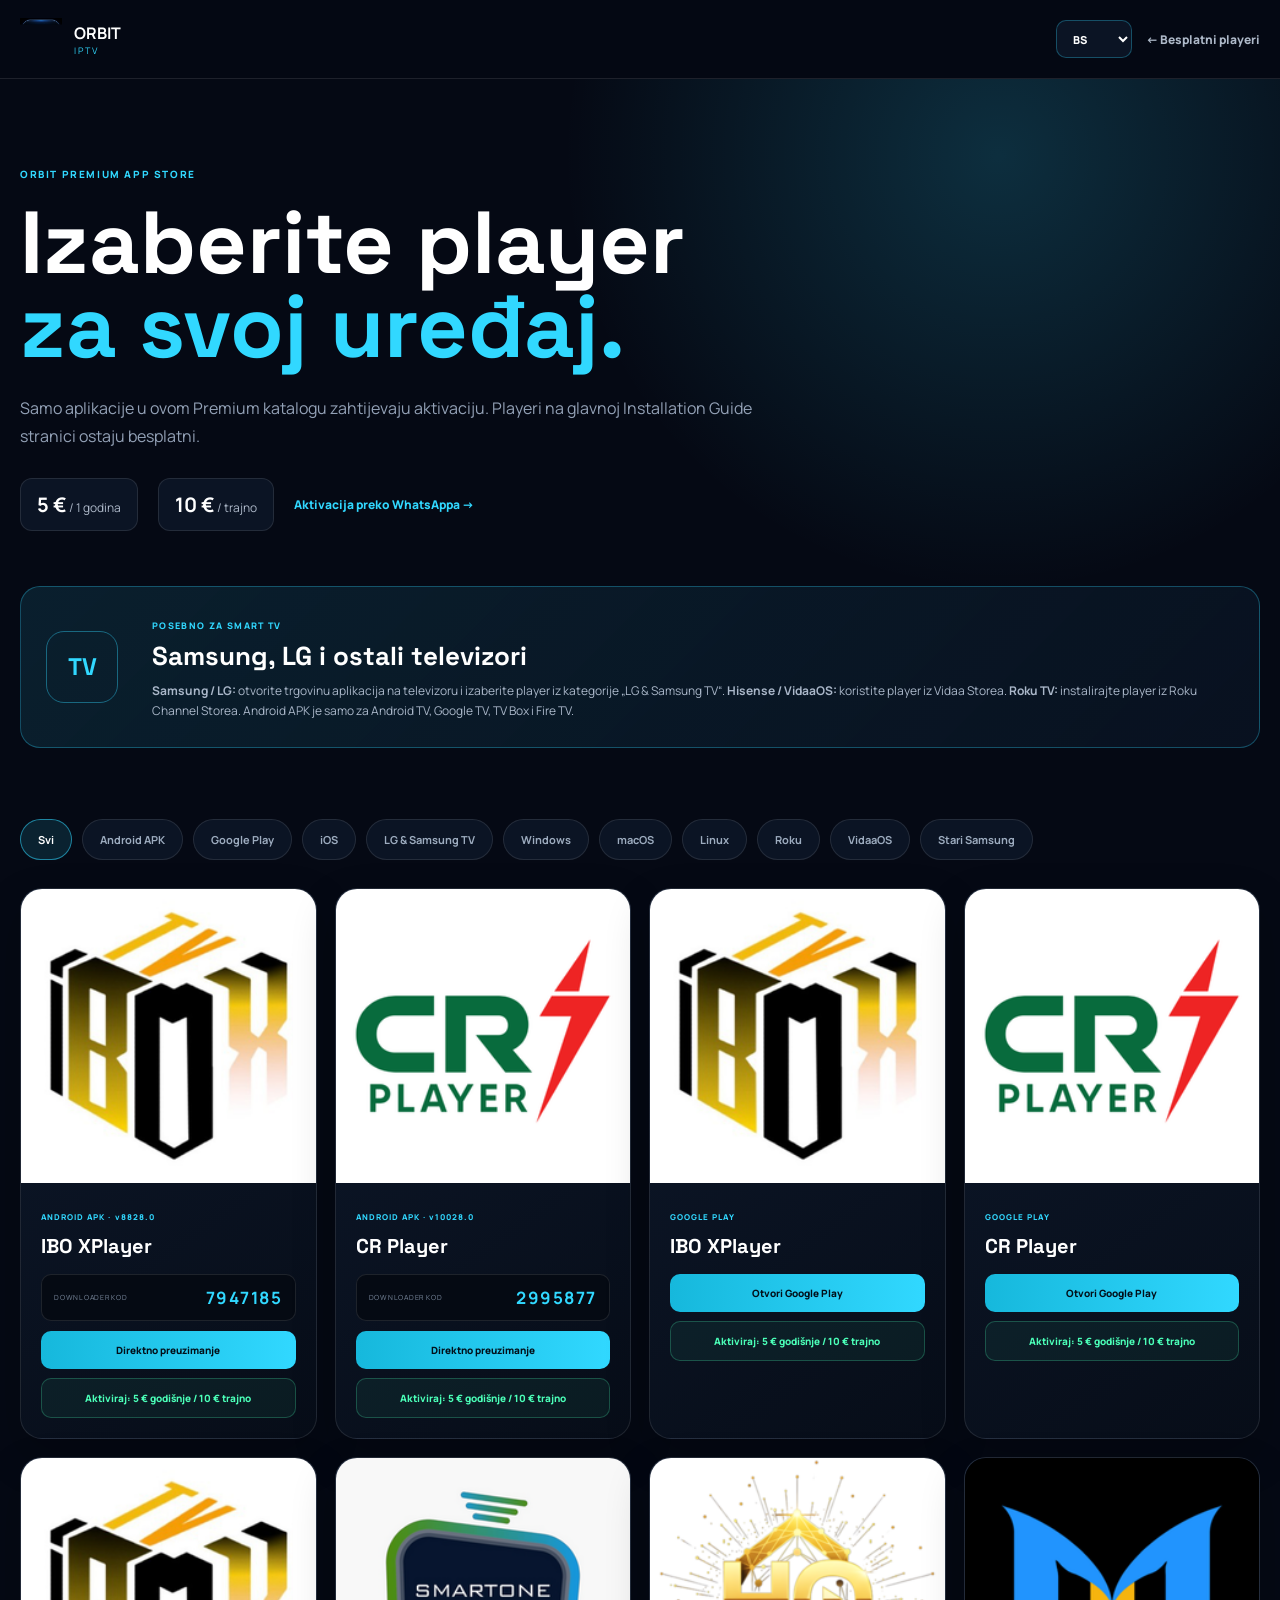
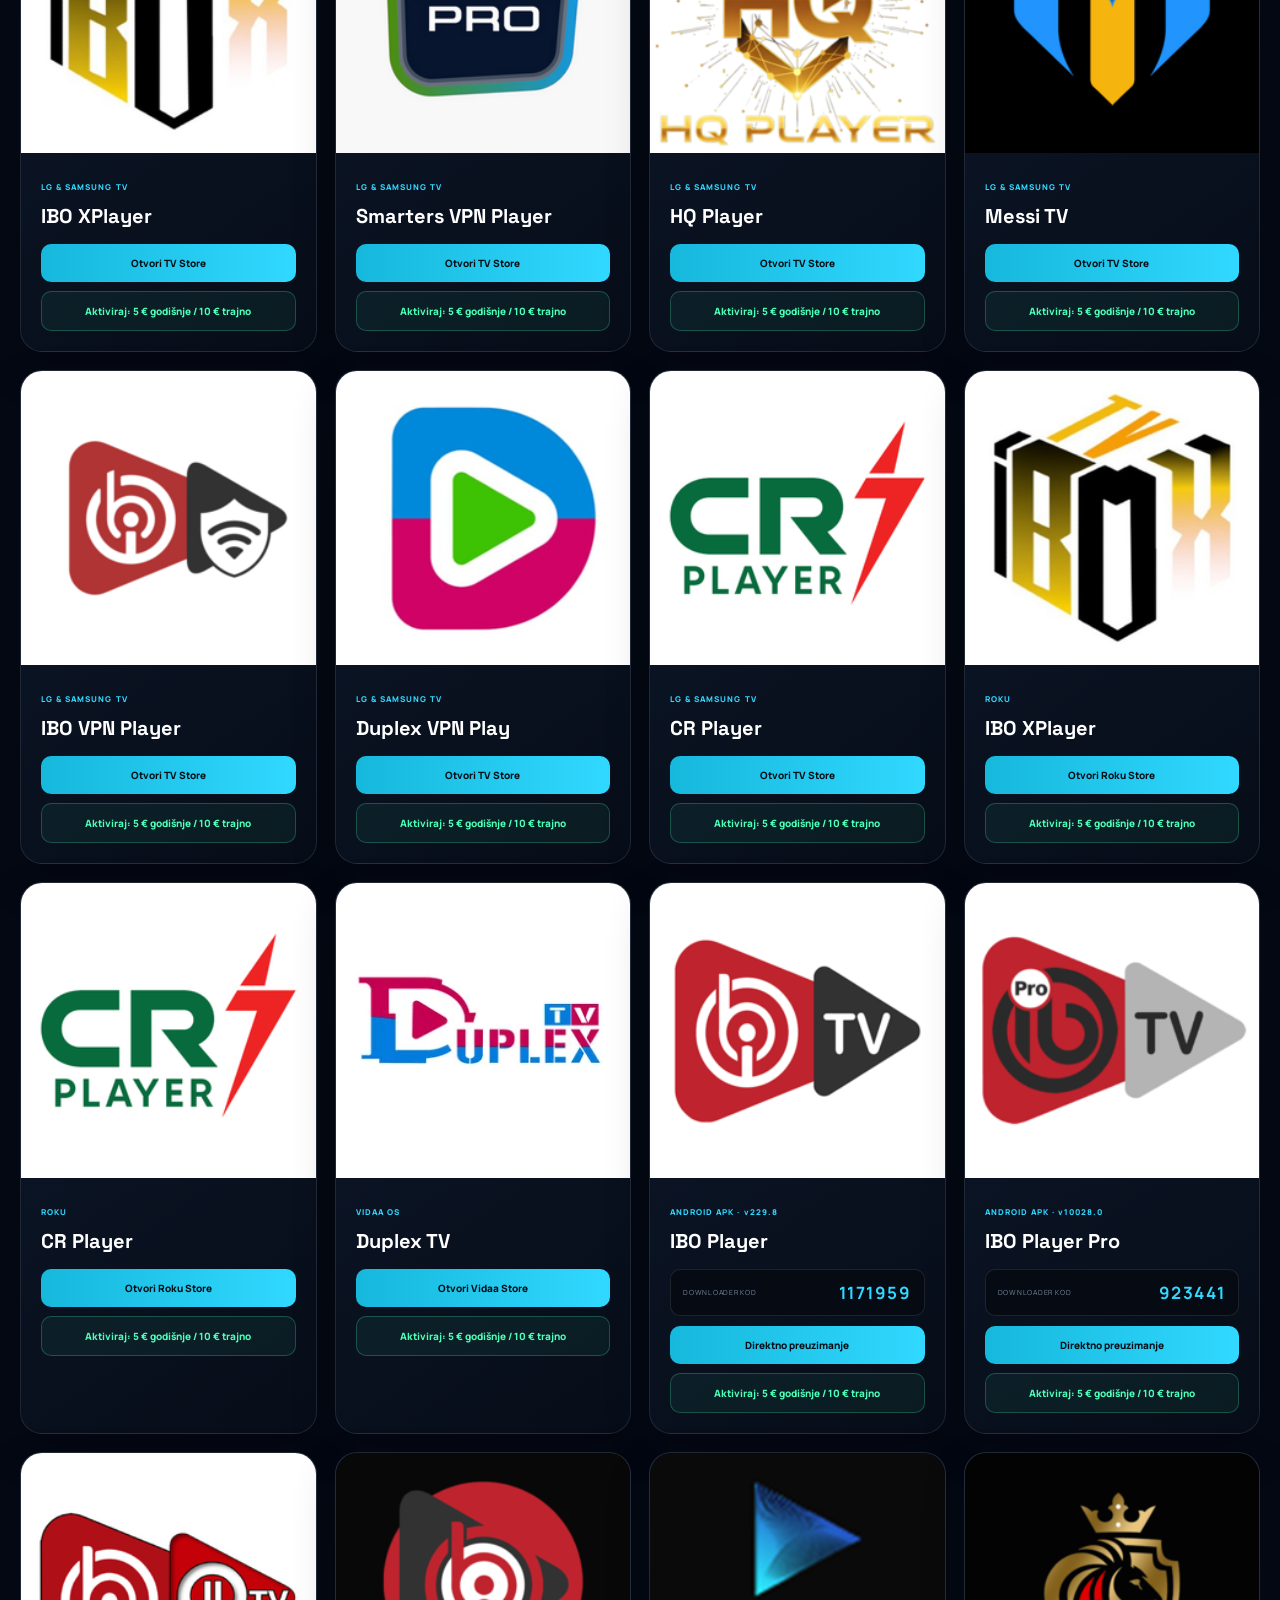
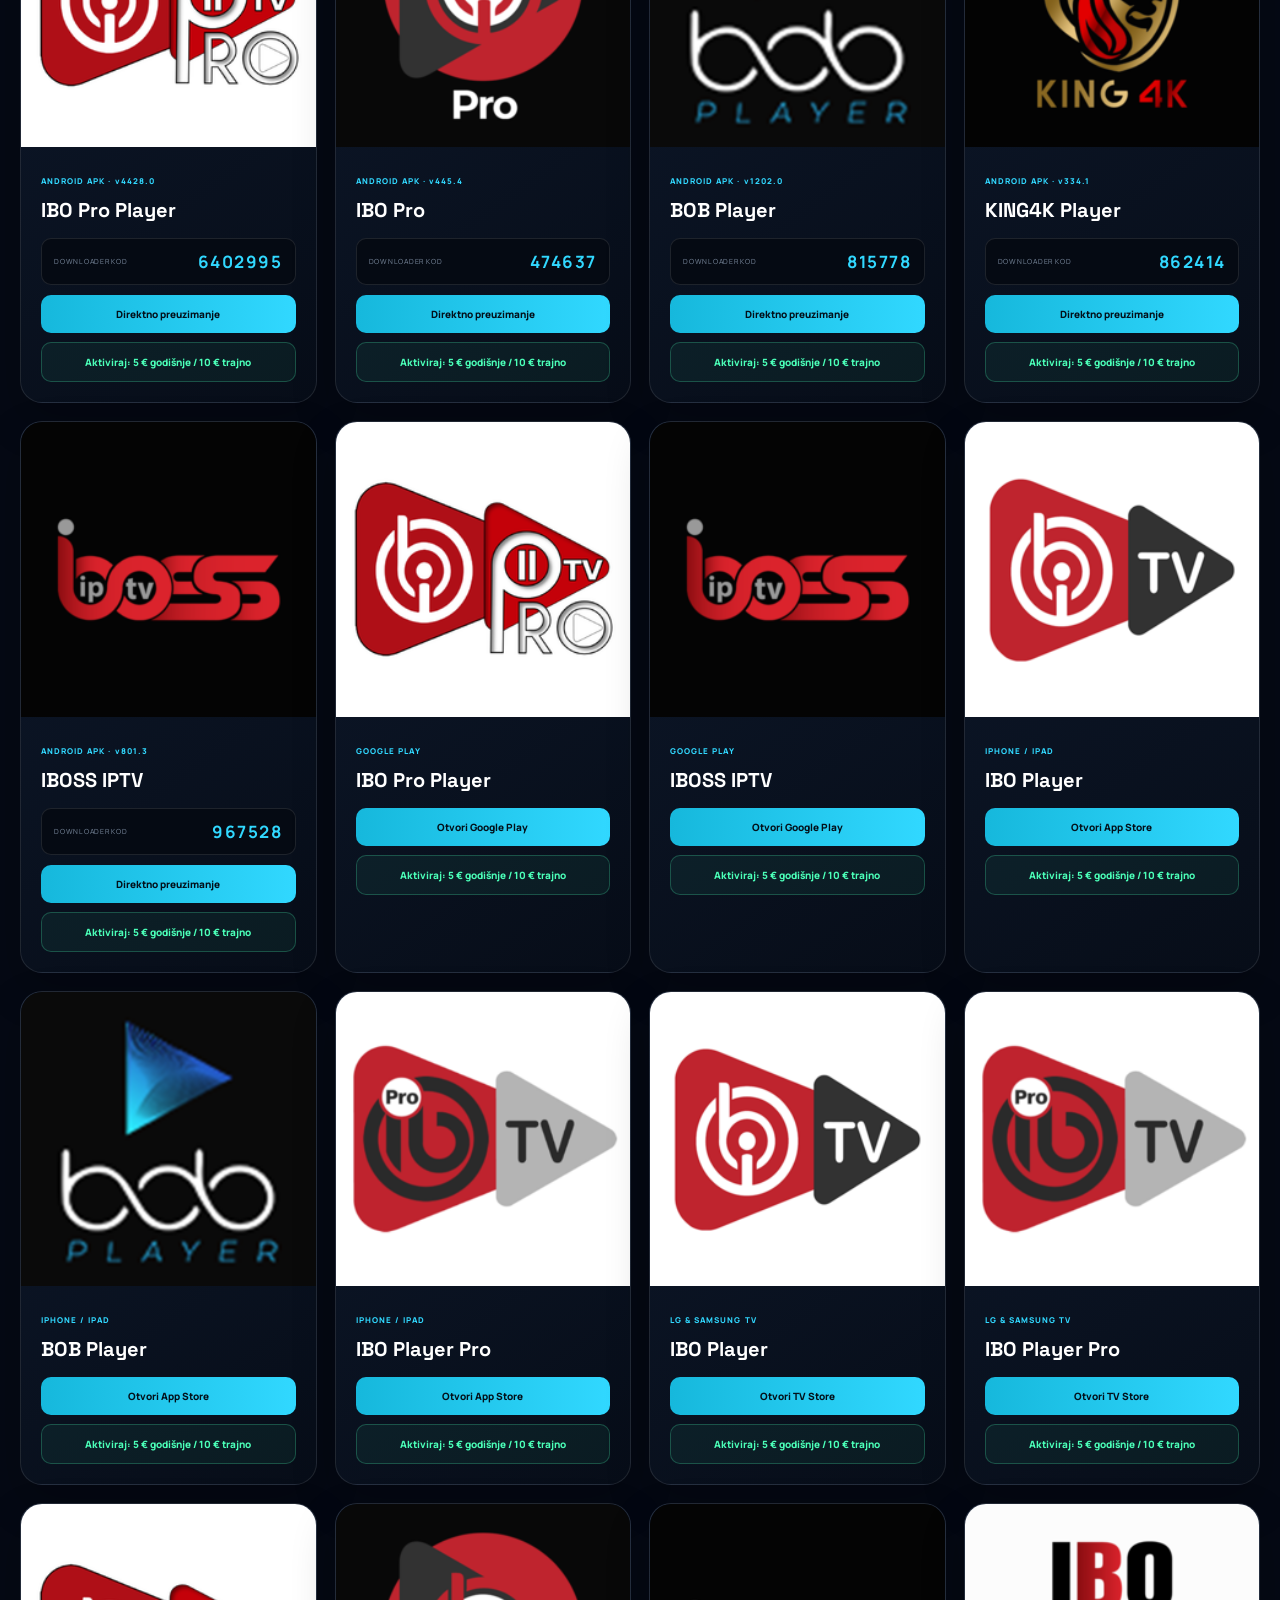
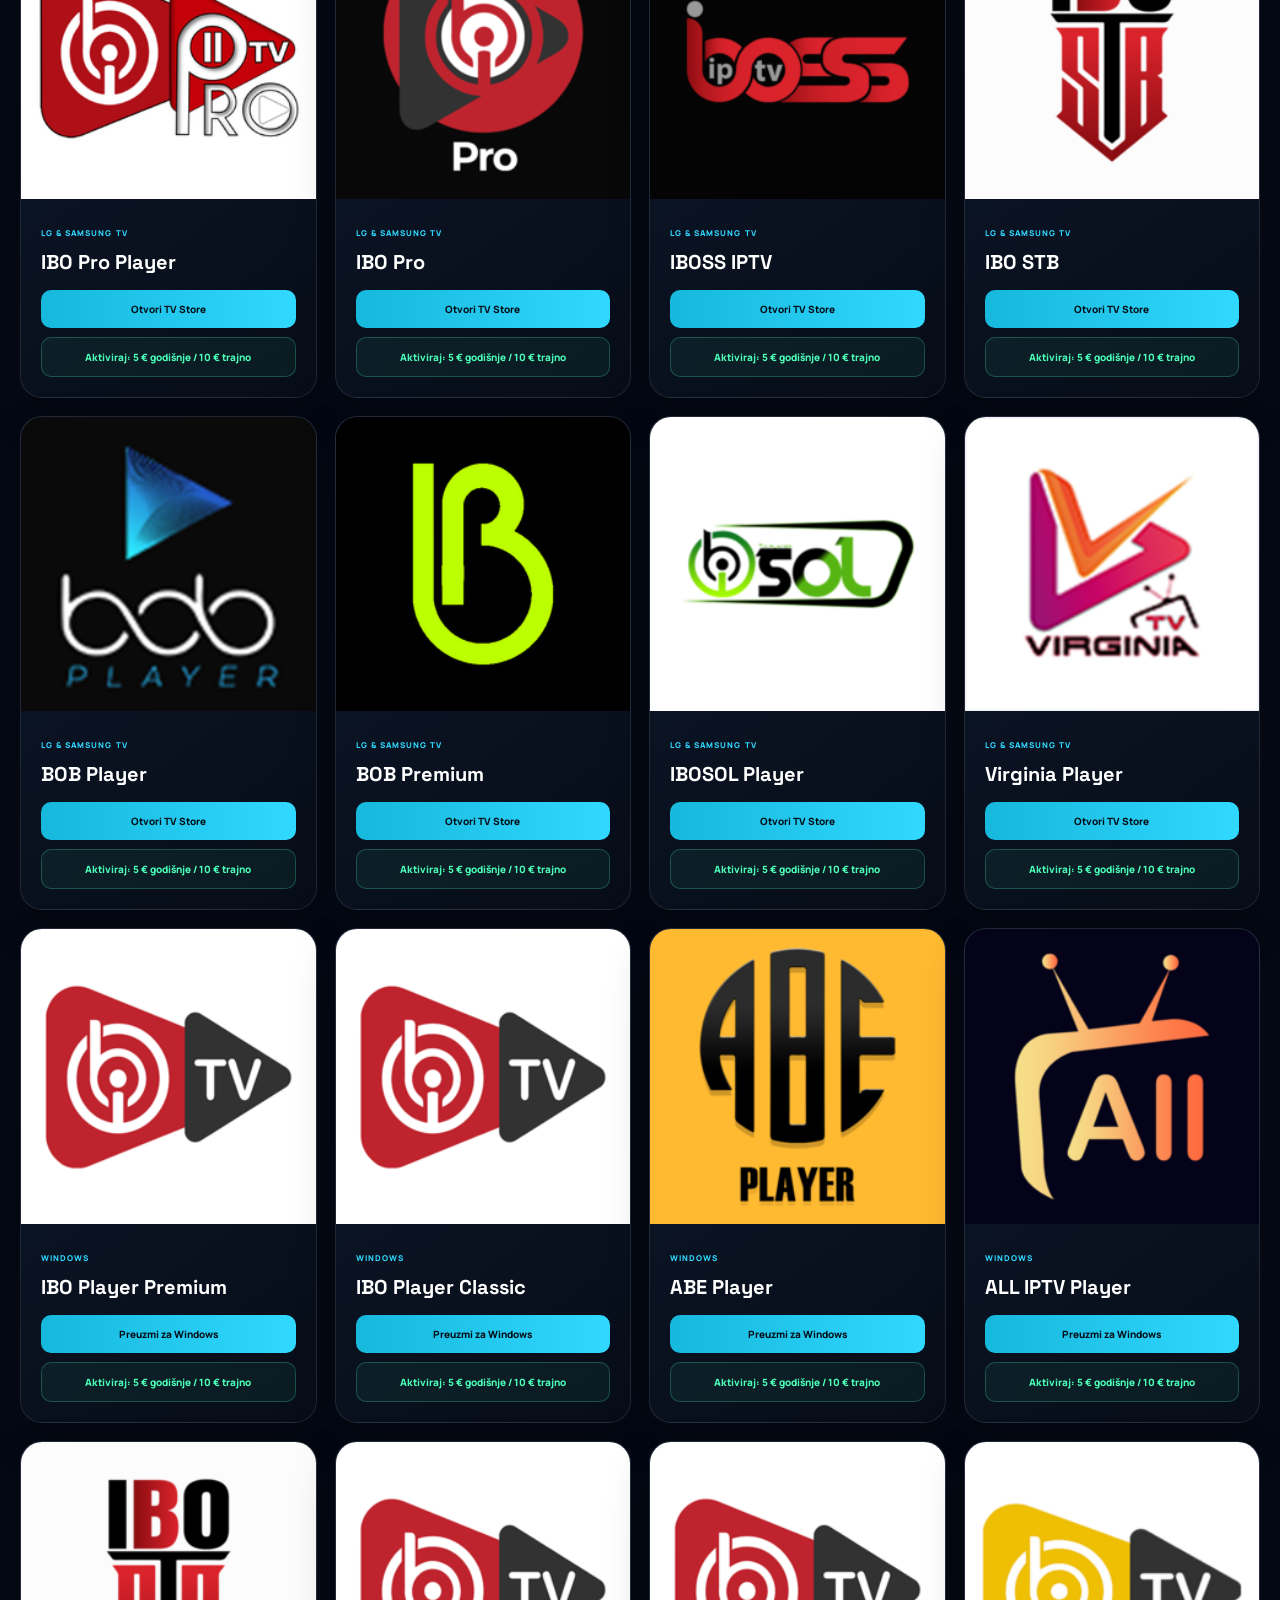
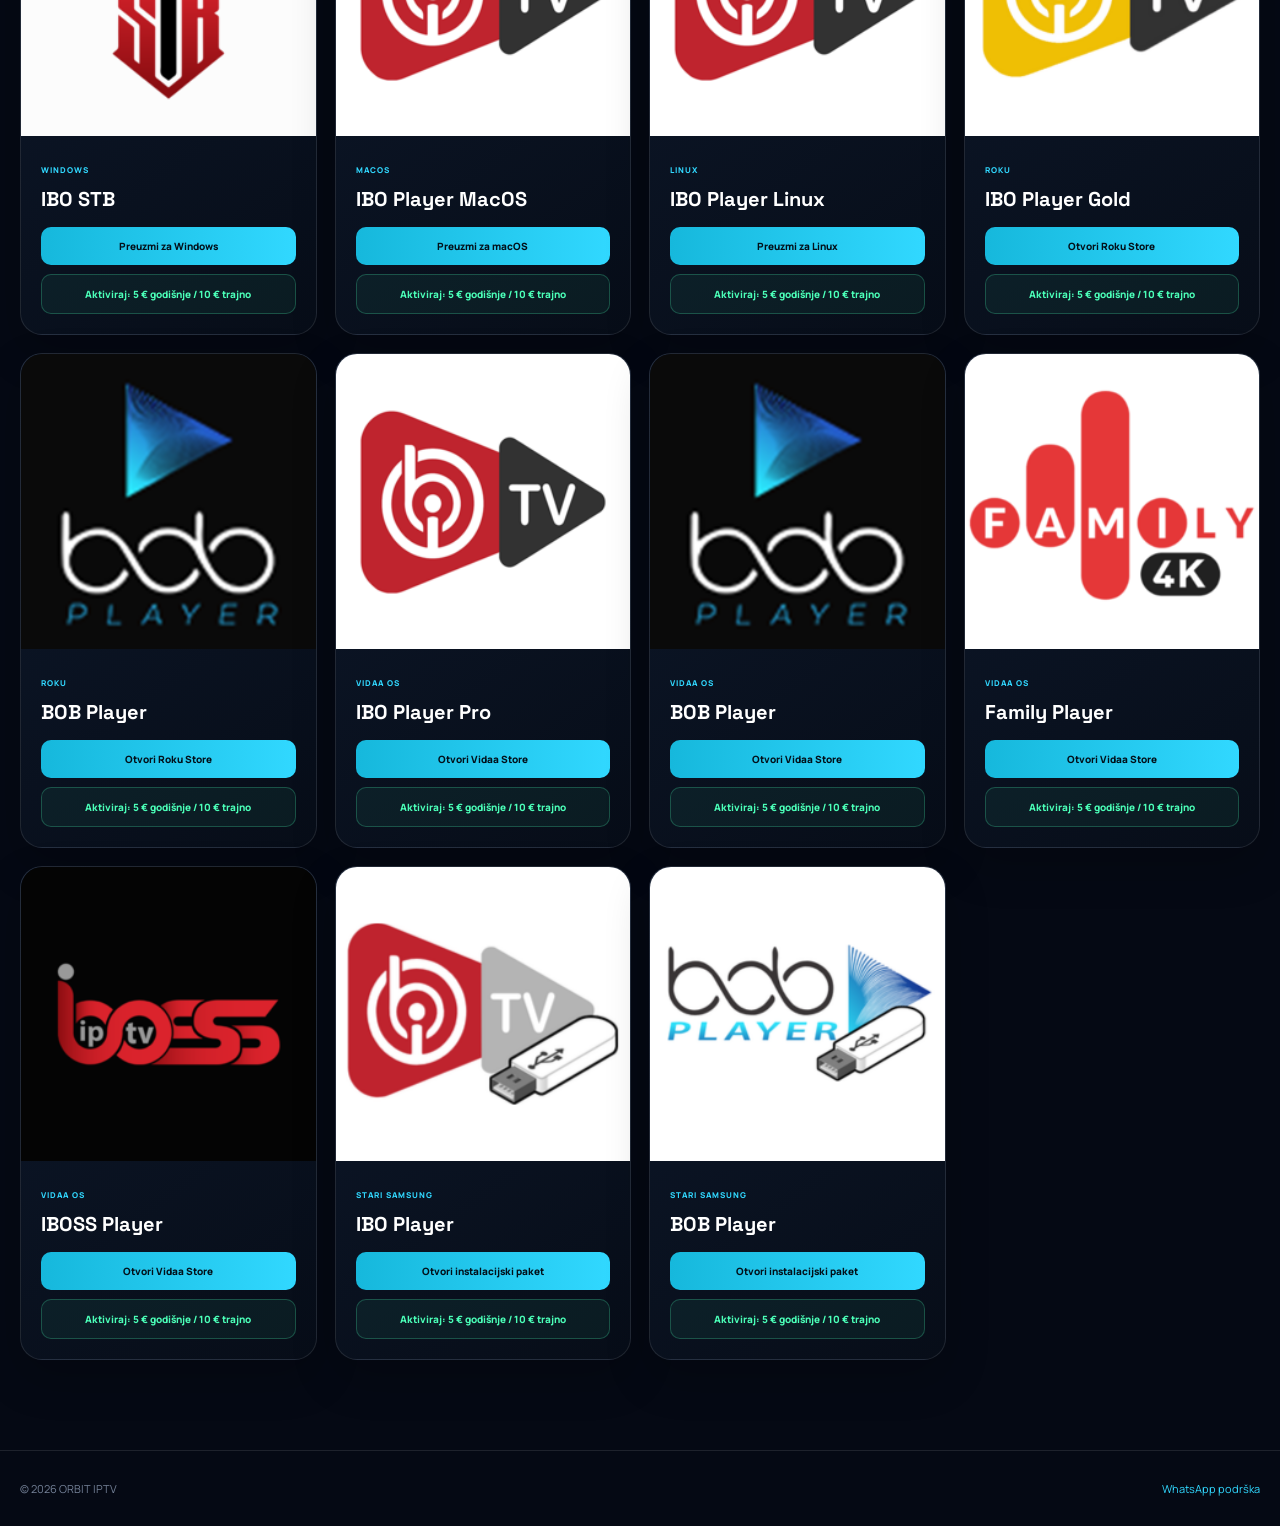
==== activation/index.html @ 9450b987 "Add correct Orbit player images and logo" ====
<!doctype html><html lang="bs"><head><meta charset="utf-8"><meta name="viewport" content="width=device-width,initial-scale=1"><meta name="theme-color" content="#050914"><meta name="description" content="ORBIT katalog premium playera za Android, Smart TV, Roku, VidaaOS i druge platforme."><title>Premium playeri — ORBIT IPTV</title><link rel="icon" href="../assets/orbit-logo.png"><link rel="preconnect" href="https://fonts.googleapis.com"><link rel="preconnect" href="https://fonts.gstatic.com" crossorigin><link href="https://fonts.googleapis.com/css2?family=Manrope:wght@400;500;600;700;800&family=Space+Grotesk:wght@600;700&display=swap" rel="stylesheet"><link rel="stylesheet" href="../../styles.css"><link rel="stylesheet" href="activation.css"></head><body>
<header class="activation-header"><div class="container header-inner"><a class="brand" href="../../"><img src="../assets/orbit-logo.png" alt="ORBIT IPTV logo"><span><b>ORBIT</b><small>IPTV</small></span></a><div class="header-actions"><select id="premiumLanguage" class="premium-language" aria-label="Izaberite jezik"><option value="bs">BS</option><option value="en">EN</option><option value="de">DE</option><option value="sl">SL</option><option value="it">IT</option></select><a class="back-link" href="../">← Besplatni playeri</a></div></div></header>
<main><section class="activation-hero"><div class="container"><span class="kicker">ORBIT PREMIUM APP STORE</span><h1>Izaberite player<br><em>za svoj uređaj.</em></h1><p>Samo aplikacije u ovom Premium katalogu zahtijevaju aktivaciju. Playeri na glavnoj Installation Guide stranici ostaju besplatni.</p><div class="price-strip"><span><b>5 €</b> / 1 godina</span><span><b>10 €</b> / trajno</span><a href="https://wa.me/38669843976" target="_blank" rel="noopener">Aktivacija preko WhatsAppa →</a></div></div></section>
<section class="smart-tv-note"><div class="container"><div class="tv-note-icon">TV</div><div><span>POSEBNO ZA SMART TV</span><h2>Samsung, LG i ostali televizori</h2><p><strong>Samsung / LG:</strong> otvorite trgovinu aplikacija na televizoru i izaberite jedan od playera u kategoriji „LG &amp; Samsung TV“. <strong>Hisense / VidaaOS:</strong> koristite Duplex TV iz Vidaa Storea. <strong>Roku TV:</strong> instalirajte IBO XPlayer ili CR Player iz Roku Channel Storea. Android APK je samo za Android TV, Google TV, TV Box i Fire TV — ne instalira se na Samsung Tizen, LG webOS, VidaaOS ili Roku.</p></div></div></section>
<section class="catalog"><div class="container"><div class="platform-filters" aria-label="Filtriraj po platformi"><button class="active" data-filter="all">Svi</button><button data-filter="android">Android APK</button><button data-filter="google-play">Google Play</button><button data-filter="ios">iOS</button><button data-filter="lg-samsung">LG &amp; Samsung TV</button><button data-filter="windows">Windows</button><button data-filter="macos">macOS</button><button data-filter="linux">Linux</button><button data-filter="roku">Roku</button><button data-filter="vidaa">VidaaOS</button><button data-filter="old-samsung">Stari Samsung</button></div><div class="app-grid" id="appGrid">
<article class="app-card" data-platform="android"><img src="assets/ibo-android.png" alt="IBO XPlayer logo"><div class="app-info"><span>ANDROID APK · v8828.0</span><h2>IBO XPlayer</h2><div class="code-box"><small>DOWNLOADER KOD</small><strong>7947185</strong></div><a class="download-button" href="https://media.githubusercontent.com/media/orbitiptv/orbitiptv.github.io/main/downloads/ibo-xplayer.apk">Direktno preuzimanje</a><a class="order" href="https://wa.me/38669843976?text=Pozdrav%2C%20zelim%20aktivaciju%20IBO%20XPlayera." target="_blank" rel="noopener">Aktiviraj: 5 € godišnje / 10 € trajno</a></div></article>
<article class="app-card" data-platform="android"><img src="assets/cr-android.png" alt="CR Player logo"><div class="app-info"><span>ANDROID APK · v10028.0</span><h2>CR Player</h2><div class="code-box"><small>DOWNLOADER KOD</small><strong>2995877</strong></div><a class="download-button" href="https://media.githubusercontent.com/media/orbitiptv/orbitiptv.github.io/main/downloads/cr-player.apk">Direktno preuzimanje</a><a class="order" href="https://wa.me/38669843976?text=Pozdrav%2C%20zelim%20aktivaciju%20CR%20Playera." target="_blank" rel="noopener">Aktiviraj: 5 € godišnje / 10 € trajno</a></div></article>
<article class="app-card" data-platform="google-play"><img src="assets/ibo-google-play.png" alt="IBO XPlayer logo"><div class="app-info"><span>GOOGLE PLAY</span><h2>IBO XPlayer</h2><a class="download-button" href="https://play.google.com/store/apps/details?id=com.eedvistore.iboexplayer" target="_blank" rel="noopener">Otvori Google Play</a><a class="order" href="https://wa.me/38669843976?text=Pozdrav%2C%20zelim%20aktivaciju%20IBO%20XPlayera." target="_blank" rel="noopener">Aktiviraj: 5 € godišnje / 10 € trajno</a></div></article>
<article class="app-card" data-platform="google-play"><img src="assets/cr-google-play.png" alt="CR Player logo"><div class="app-info"><span>GOOGLE PLAY</span><h2>CR Player</h2><a class="download-button" href="https://play.google.com/store/apps/details?id=com.storecr.acrplayer" target="_blank" rel="noopener">Otvori Google Play</a><a class="order" href="https://wa.me/38669843976?text=Pozdrav%2C%20zelim%20aktivaciju%20CR%20Playera." target="_blank" rel="noopener">Aktiviraj: 5 € godišnje / 10 € trajno</a></div></article>
<article class="app-card" data-platform="lg-samsung"><img src="assets/ibo-tv.png" alt="IBO XPlayer logo"><div class="app-info"><span>LG &amp; SAMSUNG TV</span><h2>IBO XPlayer</h2><a class="download-button" href="https://us.lgappstv.com/main/tvapp/detail?appId=1202699" target="_blank" rel="noopener">Otvori TV Store</a><a class="order" href="https://wa.me/38669843976?text=Pozdrav%2C%20zelim%20aktivaciju%20IBO%20XPlayera%20za%20TV." target="_blank" rel="noopener">Aktiviraj: 5 € godišnje / 10 € trajno</a></div></article>
<article class="app-card" data-platform="lg-samsung"><img src="assets/smarters-vpn-tv.png" alt="Smarters VPN Player logo"><div class="app-info"><span>LG &amp; SAMSUNG TV</span><h2>Smarters VPN Player</h2><a class="download-button" href="https://us.lgappstv.com/main/tvapp/detail?appId=1229254" target="_blank" rel="noopener">Otvori TV Store</a><a class="order" href="https://wa.me/38669843976?text=Pozdrav%2C%20zelim%20aktivaciju%20Smarters%20VPN%20Playera." target="_blank" rel="noopener">Aktiviraj: 5 € godišnje / 10 € trajno</a></div></article>
<article class="app-card" data-platform="lg-samsung"><img src="assets/hq-player-tv.png" alt="HQ Player logo"><div class="app-info"><span>LG &amp; SAMSUNG TV</span><h2>HQ Player</h2><a class="download-button" href="https://us.lgappstv.com/main/tvapp/detail?appId=1297402" target="_blank" rel="noopener">Otvori TV Store</a><a class="order" href="https://wa.me/38669843976?text=Pozdrav%2C%20zelim%20aktivaciju%20HQ%20Playera." target="_blank" rel="noopener">Aktiviraj: 5 € godišnje / 10 € trajno</a></div></article>
<article class="app-card" data-platform="lg-samsung"><img src="assets/messi-tv.png" alt="Messi TV logo"><div class="app-info"><span>LG &amp; SAMSUNG TV</span><h2>Messi TV</h2><a class="download-button" href="https://us.lgappstv.com/main/tvapp/detail?appId=1282530" target="_blank" rel="noopener">Otvori TV Store</a><a class="order" href="https://wa.me/38669843976?text=Pozdrav%2C%20zelim%20aktivaciju%20Messi%20TV%20playera." target="_blank" rel="noopener">Aktiviraj: 5 € godišnje / 10 € trajno</a></div></article>
<article class="app-card" data-platform="lg-samsung"><img src="assets/ibo-vpn-tv.png" alt="IBO VPN Player logo"><div class="app-info"><span>LG &amp; SAMSUNG TV</span><h2>IBO VPN Player</h2><a class="download-button" href="https://us.lgappstv.com/main/tvapp/detail?appId=1274322" target="_blank" rel="noopener">Otvori TV Store</a><a class="order" href="https://wa.me/38669843976?text=Pozdrav%2C%20zelim%20aktivaciju%20IBO%20VPN%20Playera." target="_blank" rel="noopener">Aktiviraj: 5 € godišnje / 10 € trajno</a></div></article>
<article class="app-card" data-platform="lg-samsung"><img src="assets/duplex-vpn-tv.png" alt="Duplex VPN Play logo"><div class="app-info"><span>LG &amp; SAMSUNG TV</span><h2>Duplex VPN Play</h2><a class="download-button" href="https://us.lgappstv.com/main/tvapp/detail?appId=1225546" target="_blank" rel="noopener">Otvori TV Store</a><a class="order" href="https://wa.me/38669843976?text=Pozdrav%2C%20zelim%20aktivaciju%20Duplex%20VPN%20Play." target="_blank" rel="noopener">Aktiviraj: 5 € godišnje / 10 € trajno</a></div></article>
<article class="app-card" data-platform="lg-samsung"><img src="assets/cr-tv.png" alt="CR Player logo"><div class="app-info"><span>LG &amp; SAMSUNG TV</span><h2>CR Player</h2><a class="download-button" href="https://us.lgappstv.com/main/tvapp/detail?appId=1263843" target="_blank" rel="noopener">Otvori TV Store</a><a class="order" href="https://wa.me/38669843976?text=Pozdrav%2C%20zelim%20aktivaciju%20CR%20Playera%20za%20TV." target="_blank" rel="noopener">Aktiviraj: 5 € godišnje / 10 € trajno</a></div></article>
<article class="app-card" data-platform="roku"><img src="assets/ibo-roku.png" alt="IBO XPlayer logo"><div class="app-info"><span>ROKU</span><h2>IBO XPlayer</h2><a class="download-button" href="https://channelstore.roku.com/details/5fb32819984bd00d31cf400ed246fdce:ed7cca82a93e2bed80758eb606cb5a2a/ibo-xplayer" target="_blank" rel="noopener">Otvori Roku Store</a><a class="order" href="https://wa.me/38669843976?text=Pozdrav%2C%20zelim%20aktivaciju%20IBO%20XPlayera%20za%20Roku." target="_blank" rel="noopener">Aktiviraj: 5 € godišnje / 10 € trajno</a></div></article>
<article class="app-card" data-platform="roku"><img src="assets/cr-roku.png" alt="CR Player logo"><div class="app-info"><span>ROKU</span><h2>CR Player</h2><a class="download-button" href="https://channelstore.roku.com/details/f67cd32cd7b6a49ac1f9b9de3494dbaf:7c2fe46417f3903f0f01ae39be3f2930/cr-player" target="_blank" rel="noopener">Otvori Roku Store</a><a class="order" href="https://wa.me/38669843976?text=Pozdrav%2C%20zelim%20aktivaciju%20CR%20Playera%20za%20Roku." target="_blank" rel="noopener">Aktiviraj: 5 € godišnje / 10 € trajno</a></div></article>
<article class="app-card" data-platform="vidaa"><img src="assets/duplex-vidaa.webp" alt="Duplex TV logo"><div class="app-info"><span>VIDAA OS</span><h2>Duplex TV</h2><a class="download-button" href="https://apps.vidaa.com/web/app-detail?id=2558" target="_blank" rel="noopener">Otvori Vidaa Store</a><a class="order" href="https://wa.me/38669843976?text=Pozdrav%2C%20zelim%20aktivaciju%20Duplex%20TV%20playera." target="_blank" rel="noopener">Aktiviraj: 5 € godišnje / 10 € trajno</a></div></article>

<article class="app-card ibo-source" data-platform="android"><img src="assets/ibo/ibo-player.png" alt="IBO Player logo"><div class="app-info"><span>ANDROID APK · v229.8</span><h2>IBO Player</h2><div class="code-box"><small>DOWNLOADER KOD</small><strong>1171959</strong></div><a class="download-button" href="https://ibodesk.com/iboupdate.apk" target="_blank" rel="noopener">Direktno preuzimanje</a><a class="order" href="https://wa.me/38669843976?text=Pozdrav%2C%20%C5%BEelim%20aktivaciju%20IBO%20Player%20playera%20za%20ANDROID%20APK." target="_blank" rel="noopener">Aktiviraj: 5 € godišnje / 10 € trajno</a></div></article><article class="app-card ibo-source" data-platform="android"><img src="assets/ibo/ibo-player-pro.png" alt="IBO Player Pro logo"><div class="app-info"><span>ANDROID APK · v10028.0</span><h2>IBO Player Pro</h2><div class="code-box"><small>DOWNLOADER KOD</small><strong>923441</strong></div><a class="download-button" href="https://ibodesk.com/iboplayerpro.apk" target="_blank" rel="noopener">Direktno preuzimanje</a><a class="order" href="https://wa.me/38669843976?text=Pozdrav%2C%20%C5%BEelim%20aktivaciju%20IBO%20Player%20Pro%20playera%20za%20ANDROID%20APK." target="_blank" rel="noopener">Aktiviraj: 5 € godišnje / 10 € trajno</a></div></article><article class="app-card ibo-source" data-platform="android"><img src="assets/ibo/ibo-pro-player.png" alt="IBO Pro Player logo"><div class="app-info"><span>ANDROID APK · v4428.0</span><h2>IBO Pro Player</h2><div class="code-box"><small>DOWNLOADER KOD</small><strong>6402995</strong></div><a class="download-button" href="https://ibodesk.com/iboproplayer.apk" target="_blank" rel="noopener">Direktno preuzimanje</a><a class="order" href="https://wa.me/38669843976?text=Pozdrav%2C%20%C5%BEelim%20aktivaciju%20IBO%20Pro%20Player%20playera%20za%20ANDROID%20APK." target="_blank" rel="noopener">Aktiviraj: 5 € godišnje / 10 € trajno</a></div></article><article class="app-card ibo-source" data-platform="android"><img src="assets/ibo/ibo-pro.png" alt="IBO Pro logo"><div class="app-info"><span>ANDROID APK · v445.4</span><h2>IBO Pro</h2><div class="code-box"><small>DOWNLOADER KOD</small><strong>474637</strong></div><a class="download-button" href="https://ibodesk.com/iboprocode.apk" target="_blank" rel="noopener">Direktno preuzimanje</a><a class="order" href="https://wa.me/38669843976?text=Pozdrav%2C%20%C5%BEelim%20aktivaciju%20IBO%20Pro%20playera%20za%20ANDROID%20APK." target="_blank" rel="noopener">Aktiviraj: 5 € godišnje / 10 € trajno</a></div></article><article class="app-card ibo-source" data-platform="android"><img src="assets/ibo/bob-android.png" alt="BOB Player logo"><div class="app-info"><span>ANDROID APK · v1202.0</span><h2>BOB Player</h2><div class="code-box"><small>DOWNLOADER KOD</small><strong>815778</strong></div><a class="download-button" href="https://ibodesk.com/bob.apk" target="_blank" rel="noopener">Direktno preuzimanje</a><a class="order" href="https://wa.me/38669843976?text=Pozdrav%2C%20%C5%BEelim%20aktivaciju%20BOB%20Player%20playera%20za%20ANDROID%20APK." target="_blank" rel="noopener">Aktiviraj: 5 € godišnje / 10 € trajno</a></div></article><article class="app-card ibo-source" data-platform="android"><img src="assets/ibo/king4k.png" alt="KING4K Player logo"><div class="app-info"><span>ANDROID APK · v334.1</span><h2>KING4K Player</h2><div class="code-box"><small>DOWNLOADER KOD</small><strong>862414</strong></div><a class="download-button" href="https://ibodesk.com/king4k.apk" target="_blank" rel="noopener">Direktno preuzimanje</a><a class="order" href="https://wa.me/38669843976?text=Pozdrav%2C%20%C5%BEelim%20aktivaciju%20KING4K%20Player%20playera%20za%20ANDROID%20APK." target="_blank" rel="noopener">Aktiviraj: 5 € godišnje / 10 € trajno</a></div></article><article class="app-card ibo-source" data-platform="android"><img src="assets/ibo/iboss-android.png" alt="IBOSS IPTV logo"><div class="app-info"><span>ANDROID APK · v801.3</span><h2>IBOSS IPTV</h2><div class="code-box"><small>DOWNLOADER KOD</small><strong>967528</strong></div><a class="download-button" href="https://ibodesk.com/iboss.apk" target="_blank" rel="noopener">Direktno preuzimanje</a><a class="order" href="https://wa.me/38669843976?text=Pozdrav%2C%20%C5%BEelim%20aktivaciju%20IBOSS%20IPTV%20playera%20za%20ANDROID%20APK." target="_blank" rel="noopener">Aktiviraj: 5 € godišnje / 10 € trajno</a></div></article><article class="app-card ibo-source" data-platform="google-play"><img src="assets/ibo/ibo-pro-google.png" alt="IBO Pro Player logo"><div class="app-info"><span>GOOGLE PLAY</span><h2>IBO Pro Player</h2><a class="download-button" href="https://play.google.com/store/apps/details?id=com.rifftica.proplayerpulse" target="_blank" rel="noopener">Otvori Google Play</a><a class="order" href="https://wa.me/38669843976?text=Pozdrav%2C%20%C5%BEelim%20aktivaciju%20IBO%20Pro%20Player%20playera%20za%20GOOGLE%20PLAY." target="_blank" rel="noopener">Aktiviraj: 5 € godišnje / 10 € trajno</a></div></article><article class="app-card ibo-source" data-platform="google-play"><img src="assets/ibo/iboss-google.png" alt="IBOSS IPTV logo"><div class="app-info"><span>GOOGLE PLAY</span><h2>IBOSS IPTV</h2><a class="download-button" href="https://play.google.com/store/apps/details?id=com.laalten.oochomaut" target="_blank" rel="noopener">Otvori Google Play</a><a class="order" href="https://wa.me/38669843976?text=Pozdrav%2C%20%C5%BEelim%20aktivaciju%20IBOSS%20IPTV%20playera%20za%20GOOGLE%20PLAY." target="_blank" rel="noopener">Aktiviraj: 5 € godišnje / 10 € trajno</a></div></article><article class="app-card ibo-source" data-platform="ios"><img src="assets/ibo/ibo-ios.png" alt="IBO Player logo"><div class="app-info"><span>IPHONE / IPAD</span><h2>IBO Player</h2><a class="download-button" href="https://apps.apple.com/us/app/ibo-player/id1547652240" target="_blank" rel="noopener">Otvori App Store</a><a class="order" href="https://wa.me/38669843976?text=Pozdrav%2C%20%C5%BEelim%20aktivaciju%20IBO%20Player%20playera%20za%20IPHONE%20%2F%20IPAD." target="_blank" rel="noopener">Aktiviraj: 5 € godišnje / 10 € trajno</a></div></article><article class="app-card ibo-source" data-platform="ios"><img src="assets/ibo/bob-ios.png" alt="BOB Player logo"><div class="app-info"><span>IPHONE / IPAD</span><h2>BOB Player</h2><a class="download-button" href="https://apps.apple.com/us/app/bob-player/id1641620817" target="_blank" rel="noopener">Otvori App Store</a><a class="order" href="https://wa.me/38669843976?text=Pozdrav%2C%20%C5%BEelim%20aktivaciju%20BOB%20Player%20playera%20za%20IPHONE%20%2F%20IPAD." target="_blank" rel="noopener">Aktiviraj: 5 € godišnje / 10 € trajno</a></div></article><article class="app-card ibo-source" data-platform="ios"><img src="assets/ibo/ibo-pro-ios.png" alt="IBO Player Pro logo"><div class="app-info"><span>IPHONE / IPAD</span><h2>IBO Player Pro</h2><a class="download-button" href="https://apps.apple.com/us/app/ibo-player-pro/id1669696096" target="_blank" rel="noopener">Otvori App Store</a><a class="order" href="https://wa.me/38669843976?text=Pozdrav%2C%20%C5%BEelim%20aktivaciju%20IBO%20Player%20Pro%20playera%20za%20IPHONE%20%2F%20IPAD." target="_blank" rel="noopener">Aktiviraj: 5 € godišnje / 10 € trajno</a></div></article><article class="app-card ibo-source" data-platform="lg-samsung"><img src="assets/ibo/ibo-tv.png" alt="IBO Player logo"><div class="app-info"><span>LG & SAMSUNG TV</span><h2>IBO Player</h2><a class="download-button" href="https://us.lgappstv.com/main/tvapp/detail?appId=1078555" target="_blank" rel="noopener">Otvori TV Store</a><a class="order" href="https://wa.me/38669843976?text=Pozdrav%2C%20%C5%BEelim%20aktivaciju%20IBO%20Player%20playera%20za%20LG%20%26%20SAMSUNG%20TV." target="_blank" rel="noopener">Aktiviraj: 5 € godišnje / 10 € trajno</a></div></article><article class="app-card ibo-source" data-platform="lg-samsung"><img src="assets/ibo/ibo-player-pro-tv.png" alt="IBO Player Pro logo"><div class="app-info"><span>LG & SAMSUNG TV</span><h2>IBO Player Pro</h2><a class="download-button" href="https://us.lgappstv.com/main/tvapp/detail?appId=1203978" target="_blank" rel="noopener">Otvori TV Store</a><a class="order" href="https://wa.me/38669843976?text=Pozdrav%2C%20%C5%BEelim%20aktivaciju%20IBO%20Player%20Pro%20playera%20za%20LG%20%26%20SAMSUNG%20TV." target="_blank" rel="noopener">Aktiviraj: 5 € godišnje / 10 € trajno</a></div></article><article class="app-card ibo-source" data-platform="lg-samsung"><img src="assets/ibo/ibo-pro-player-tv.png" alt="IBO Pro Player logo"><div class="app-info"><span>LG & SAMSUNG TV</span><h2>IBO Pro Player</h2><a class="download-button" href="https://us.lgappstv.com/main/tvapp/detail?appId=1268697" target="_blank" rel="noopener">Otvori TV Store</a><a class="order" href="https://wa.me/38669843976?text=Pozdrav%2C%20%C5%BEelim%20aktivaciju%20IBO%20Pro%20Player%20playera%20za%20LG%20%26%20SAMSUNG%20TV." target="_blank" rel="noopener">Aktiviraj: 5 € godišnje / 10 € trajno</a></div></article><article class="app-card ibo-source" data-platform="lg-samsung"><img src="assets/ibo/ibo-pro-tv.png" alt="IBO Pro logo"><div class="app-info"><span>LG & SAMSUNG TV</span><h2>IBO Pro</h2><a class="download-button" href="https://us.lgappstv.com/main/tvapp/detail?appId=1209642" target="_blank" rel="noopener">Otvori TV Store</a><a class="order" href="https://wa.me/38669843976?text=Pozdrav%2C%20%C5%BEelim%20aktivaciju%20IBO%20Pro%20playera%20za%20LG%20%26%20SAMSUNG%20TV." target="_blank" rel="noopener">Aktiviraj: 5 € godišnje / 10 € trajno</a></div></article><article class="app-card ibo-source" data-platform="lg-samsung"><img src="assets/ibo/iboss-tv.png" alt="IBOSS IPTV logo"><div class="app-info"><span>LG & SAMSUNG TV</span><h2>IBOSS IPTV</h2><a class="download-button" href="https://us.lgappstv.com/main/tvapp/detail?appId=1186254" target="_blank" rel="noopener">Otvori TV Store</a><a class="order" href="https://wa.me/38669843976?text=Pozdrav%2C%20%C5%BEelim%20aktivaciju%20IBOSS%20IPTV%20playera%20za%20LG%20%26%20SAMSUNG%20TV." target="_blank" rel="noopener">Aktiviraj: 5 € godišnje / 10 € trajno</a></div></article><article class="app-card ibo-source" data-platform="lg-samsung"><img src="assets/ibo/ibo-stb-tv.png" alt="IBO STB logo"><div class="app-info"><span>LG & SAMSUNG TV</span><h2>IBO STB</h2><a class="download-button" href="https://us.lgappstv.com/main/tvapp/detail?appId=1220869" target="_blank" rel="noopener">Otvori TV Store</a><a class="order" href="https://wa.me/38669843976?text=Pozdrav%2C%20%C5%BEelim%20aktivaciju%20IBO%20STB%20playera%20za%20LG%20%26%20SAMSUNG%20TV." target="_blank" rel="noopener">Aktiviraj: 5 € godišnje / 10 € trajno</a></div></article><article class="app-card ibo-source" data-platform="lg-samsung"><img src="assets/ibo/bob-tv.png" alt="BOB Player logo"><div class="app-info"><span>LG & SAMSUNG TV</span><h2>BOB Player</h2><a class="download-button" href="https://us.lgappstv.com/main/tvapp/detail?appId=1140697" target="_blank" rel="noopener">Otvori TV Store</a><a class="order" href="https://wa.me/38669843976?text=Pozdrav%2C%20%C5%BEelim%20aktivaciju%20BOB%20Player%20playera%20za%20LG%20%26%20SAMSUNG%20TV." target="_blank" rel="noopener">Aktiviraj: 5 € godišnje / 10 € trajno</a></div></article><article class="app-card ibo-source" data-platform="lg-samsung"><img src="assets/ibo/bob-premium-tv.png" alt="BOB Premium logo"><div class="app-info"><span>LG & SAMSUNG TV</span><h2>BOB Premium</h2><a class="download-button" href="https://us.lgappstv.com/main/tvapp/detail?appId=1250094" target="_blank" rel="noopener">Otvori TV Store</a><a class="order" href="https://wa.me/38669843976?text=Pozdrav%2C%20%C5%BEelim%20aktivaciju%20BOB%20Premium%20playera%20za%20LG%20%26%20SAMSUNG%20TV." target="_blank" rel="noopener">Aktiviraj: 5 € godišnje / 10 € trajno</a></div></article><article class="app-card ibo-source" data-platform="lg-samsung"><img src="assets/ibo/ibosol-tv.png" alt="IBOSOL Player logo"><div class="app-info"><span>LG & SAMSUNG TV</span><h2>IBOSOL Player</h2><a class="download-button" href="https://us.lgappstv.com/main/tvapp/detail?appId=1222257" target="_blank" rel="noopener">Otvori TV Store</a><a class="order" href="https://wa.me/38669843976?text=Pozdrav%2C%20%C5%BEelim%20aktivaciju%20IBOSOL%20Player%20playera%20za%20LG%20%26%20SAMSUNG%20TV." target="_blank" rel="noopener">Aktiviraj: 5 € godišnje / 10 € trajno</a></div></article><article class="app-card ibo-source" data-platform="lg-samsung"><img src="assets/ibo/virginia-tv.png" alt="Virginia Player logo"><div class="app-info"><span>LG & SAMSUNG TV</span><h2>Virginia Player</h2><a class="download-button" href="https://us.lgappstv.com/main/tvapp/detail?appId=1127443" target="_blank" rel="noopener">Otvori TV Store</a><a class="order" href="https://wa.me/38669843976?text=Pozdrav%2C%20%C5%BEelim%20aktivaciju%20Virginia%20Player%20playera%20za%20LG%20%26%20SAMSUNG%20TV." target="_blank" rel="noopener">Aktiviraj: 5 € godišnje / 10 € trajno</a></div></article><article class="app-card ibo-source" data-platform="windows"><img src="assets/ibo/ibo-premium-win.png" alt="IBO Player Premium logo"><div class="app-info"><span>WINDOWS</span><h2>IBO Player Premium</h2><a class="download-button" href="https://ibodesk.com/ibopremiumwindows.zip" target="_blank" rel="noopener">Preuzmi za Windows</a><a class="order" href="https://wa.me/38669843976?text=Pozdrav%2C%20%C5%BEelim%20aktivaciju%20IBO%20Player%20Premium%20playera%20za%20WINDOWS." target="_blank" rel="noopener">Aktiviraj: 5 € godišnje / 10 € trajno</a></div></article><article class="app-card ibo-source" data-platform="windows"><img src="assets/ibo/ibo-classic-win.png" alt="IBO Player Classic logo"><div class="app-info"><span>WINDOWS</span><h2>IBO Player Classic</h2><a class="download-button" href="https://ibodesk.com/iboplayerwindows.zip" target="_blank" rel="noopener">Preuzmi za Windows</a><a class="order" href="https://wa.me/38669843976?text=Pozdrav%2C%20%C5%BEelim%20aktivaciju%20IBO%20Player%20Classic%20playera%20za%20WINDOWS." target="_blank" rel="noopener">Aktiviraj: 5 € godišnje / 10 € trajno</a></div></article><article class="app-card ibo-source" data-platform="windows"><img src="assets/ibo/abe-win.png" alt="ABE Player logo"><div class="app-info"><span>WINDOWS</span><h2>ABE Player</h2><a class="download-button" href="https://ibodesk.com/abewindows.zip" target="_blank" rel="noopener">Preuzmi za Windows</a><a class="order" href="https://wa.me/38669843976?text=Pozdrav%2C%20%C5%BEelim%20aktivaciju%20ABE%20Player%20playera%20za%20WINDOWS." target="_blank" rel="noopener">Aktiviraj: 5 € godišnje / 10 € trajno</a></div></article><article class="app-card ibo-source" data-platform="windows"><img src="assets/ibo/all-iptv-win.png" alt="ALL IPTV Player logo"><div class="app-info"><span>WINDOWS</span><h2>ALL IPTV Player</h2><a class="download-button" href="https://ibodesk.com/allplayerwindows.zip" target="_blank" rel="noopener">Preuzmi za Windows</a><a class="order" href="https://wa.me/38669843976?text=Pozdrav%2C%20%C5%BEelim%20aktivaciju%20ALL%20IPTV%20Player%20playera%20za%20WINDOWS." target="_blank" rel="noopener">Aktiviraj: 5 € godišnje / 10 € trajno</a></div></article><article class="app-card ibo-source" data-platform="windows"><img src="assets/ibo/ibo-stb-win.png" alt="IBO STB logo"><div class="app-info"><span>WINDOWS</span><h2>IBO STB</h2><a class="download-button" href="https://ibodesk.com/ibostbwindows.zip" target="_blank" rel="noopener">Preuzmi za Windows</a><a class="order" href="https://wa.me/38669843976?text=Pozdrav%2C%20%C5%BEelim%20aktivaciju%20IBO%20STB%20playera%20za%20WINDOWS." target="_blank" rel="noopener">Aktiviraj: 5 € godišnje / 10 € trajno</a></div></article><article class="app-card ibo-source" data-platform="macos"><img src="assets/ibo/ibo-macos.png" alt="IBO Player MacOS logo"><div class="app-info"><span>MACOS</span><h2>IBO Player MacOS</h2><a class="download-button" href="https://iboplayer.com/app_downloads/iboPlayer.dmg" target="_blank" rel="noopener">Preuzmi za macOS</a><a class="order" href="https://wa.me/38669843976?text=Pozdrav%2C%20%C5%BEelim%20aktivaciju%20IBO%20Player%20MacOS%20playera%20za%20MACOS." target="_blank" rel="noopener">Aktiviraj: 5 € godišnje / 10 € trajno</a></div></article><article class="app-card ibo-source" data-platform="linux"><img src="assets/ibo/ibo-linux.png" alt="IBO Player Linux logo"><div class="app-info"><span>LINUX</span><h2>IBO Player Linux</h2><a class="download-button" href="https://iboplayer.com/app_downloads/ibo-player_1.0.0_amd64.snap" target="_blank" rel="noopener">Preuzmi za Linux</a><a class="order" href="https://wa.me/38669843976?text=Pozdrav%2C%20%C5%BEelim%20aktivaciju%20IBO%20Player%20Linux%20playera%20za%20LINUX." target="_blank" rel="noopener">Aktiviraj: 5 € godišnje / 10 € trajno</a></div></article><article class="app-card ibo-source" data-platform="roku"><img src="assets/ibo/ibo-gold-roku.png" alt="IBO Player Gold logo"><div class="app-info"><span>ROKU</span><h2>IBO Player Gold</h2><a class="download-button" href="https://channelstore.roku.com/details/479c39d11c23123ae2aaf1af5033fb8d:173203c8e700a5f7c31f1ffd381ef421/ibo-player-gold" target="_blank" rel="noopener">Otvori Roku Store</a><a class="order" href="https://wa.me/38669843976?text=Pozdrav%2C%20%C5%BEelim%20aktivaciju%20IBO%20Player%20Gold%20playera%20za%20ROKU." target="_blank" rel="noopener">Aktiviraj: 5 € godišnje / 10 € trajno</a></div></article><article class="app-card ibo-source" data-platform="roku"><img src="assets/ibo/bob-roku.png" alt="BOB Player logo"><div class="app-info"><span>ROKU</span><h2>BOB Player</h2><a class="download-button" href="https://channelstore.roku.com/details/065074301dcedfed5a3e779a39457b95:33843cf723d8527d6f6d9752744dbfc5/bob-player" target="_blank" rel="noopener">Otvori Roku Store</a><a class="order" href="https://wa.me/38669843976?text=Pozdrav%2C%20%C5%BEelim%20aktivaciju%20BOB%20Player%20playera%20za%20ROKU." target="_blank" rel="noopener">Aktiviraj: 5 € godišnje / 10 € trajno</a></div></article><article class="app-card ibo-source" data-platform="vidaa"><img src="assets/ibo/ibo-pro-vidaa.png" alt="IBO Player Pro logo"><div class="app-info"><span>VIDAA OS</span><h2>IBO Player Pro</h2><a class="download-button" href="https://apps.vidaa.com/web/app-detail?id=2100" target="_blank" rel="noopener">Otvori Vidaa Store</a><a class="order" href="https://wa.me/38669843976?text=Pozdrav%2C%20%C5%BEelim%20aktivaciju%20IBO%20Player%20Pro%20playera%20za%20VIDAA%20OS." target="_blank" rel="noopener">Aktiviraj: 5 € godišnje / 10 € trajno</a></div></article><article class="app-card ibo-source" data-platform="vidaa"><img src="assets/ibo/bob-vidaa.png" alt="BOB Player logo"><div class="app-info"><span>VIDAA OS</span><h2>BOB Player</h2><a class="download-button" href="https://apps.vidaa.com/web/home" target="_blank" rel="noopener">Otvori Vidaa Store</a><a class="order" href="https://wa.me/38669843976?text=Pozdrav%2C%20%C5%BEelim%20aktivaciju%20BOB%20Player%20playera%20za%20VIDAA%20OS." target="_blank" rel="noopener">Aktiviraj: 5 € godišnje / 10 € trajno</a></div></article><article class="app-card ibo-source" data-platform="vidaa"><img src="assets/ibo/family-vidaa.png" alt="Family Player logo"><div class="app-info"><span>VIDAA OS</span><h2>Family Player</h2><a class="download-button" href="https://apps.vidaa.com/web/home" target="_blank" rel="noopener">Otvori Vidaa Store</a><a class="order" href="https://wa.me/38669843976?text=Pozdrav%2C%20%C5%BEelim%20aktivaciju%20Family%20Player%20playera%20za%20VIDAA%20OS." target="_blank" rel="noopener">Aktiviraj: 5 € godišnje / 10 € trajno</a></div></article><article class="app-card ibo-source" data-platform="vidaa"><img src="assets/ibo/iboss-vidaa.png" alt="IBOSS Player logo"><div class="app-info"><span>VIDAA OS</span><h2>IBOSS Player</h2><a class="download-button" href="https://apps.vidaa.com/web/app-detail?id=2146" target="_blank" rel="noopener">Otvori Vidaa Store</a><a class="order" href="https://wa.me/38669843976?text=Pozdrav%2C%20%C5%BEelim%20aktivaciju%20IBOSS%20Player%20playera%20za%20VIDAA%20OS." target="_blank" rel="noopener">Aktiviraj: 5 € godišnje / 10 € trajno</a></div></article><article class="app-card ibo-source" data-platform="old-samsung"><img src="assets/ibo/ibo-old-samsung.png" alt="IBO Player logo"><div class="app-info"><span>STARI SAMSUNG</span><h2>IBO Player</h2><a class="download-button" href="https://e.pcloud.link/publink/show?code=kZxxqIZNk9TJOTPUbLScdhjoSvp774xtt77" target="_blank" rel="noopener">Otvori instalacijski paket</a><a class="order" href="https://wa.me/38669843976?text=Pozdrav%2C%20%C5%BEelim%20aktivaciju%20IBO%20Player%20playera%20za%20STARI%20SAMSUNG." target="_blank" rel="noopener">Aktiviraj: 5 € godišnje / 10 € trajno</a></div></article><article class="app-card ibo-source" data-platform="old-samsung"><img src="assets/ibo/bob-old-samsung.png" alt="BOB Player logo"><div class="app-info"><span>STARI SAMSUNG</span><h2>BOB Player</h2><a class="download-button" href="https://e.pcloud.link/publink/show?code=kZxxqIZNk9TJOTPUbLScdhjoSvp774xtt77" target="_blank" rel="noopener">Otvori instalacijski paket</a><a class="order" href="https://wa.me/38669843976?text=Pozdrav%2C%20%C5%BEelim%20aktivaciju%20BOB%20Player%20playera%20za%20STARI%20SAMSUNG." target="_blank" rel="noopener">Aktiviraj: 5 € godišnje / 10 € trajno</a></div></article></div></div></section></main><footer><div class="container"><span>© 2026 ORBIT IPTV</span><a href="https://wa.me/38669843976" target="_blank" rel="noopener">WhatsApp podrška</a></div></footer><script src="activation.js"></script></body></html>
---- activation/activation.css ----
:root{--cyan:#31d8ff;--green:#4bffb8;--muted:#93a1b6;--line:rgba(255,255,255,.1)}*{box-sizing:border-box}body{margin:0;background:#050914;color:#fff;font-family:Manrope,sans-serif}.container{width:min(1240px,calc(100% - 40px));margin:auto}.activation-header{border-bottom:1px solid var(--line);background:rgba(5,9,20,.94);position:sticky;top:0;z-index:20;backdrop-filter:blur(15px)}.header-inner{height:78px;display:flex;align-items:center;justify-content:space-between}.brand{display:flex;align-items:center;gap:12px;color:#fff;text-decoration:none}.brand img{width:42px;height:42px;object-fit:contain}.brand span{display:grid}.brand small{color:var(--cyan);font-size:9px;letter-spacing:.22em}.back-link{color:#aeb9c9;text-decoration:none;font-size:12px;font-weight:800}.activation-hero{padding:82px 0 55px;background:radial-gradient(circle at 78% 15%,rgba(49,216,255,.18),transparent 40%)}.kicker{color:var(--cyan);font-size:10px;font-weight:800;letter-spacing:.16em}.activation-hero h1{font-family:'Space Grotesk';font-size:clamp(48px,8vw,88px);line-height:.96;margin:18px 0 24px}.activation-hero em{color:var(--cyan);font-style:normal}.activation-hero p{max-width:770px;color:var(--muted);font-size:16px;line-height:1.75}.price-strip{display:flex;align-items:center;gap:20px;flex-wrap:wrap;margin-top:28px}.price-strip span{padding:12px 16px;border:1px solid var(--line);border-radius:12px;background:#0b1424;color:#aeb9c9;font-size:12px}.price-strip b{color:#fff;font-size:20px}.price-strip a{color:var(--cyan);font-size:12px;font-weight:800;text-decoration:none}.catalog{padding:28px 0 90px}.platform-filters{display:flex;gap:10px;overflow-x:auto;padding:5px 0 28px;scrollbar-width:thin}.platform-filters button{flex:0 0 auto;padding:12px 17px;border:1px solid var(--line);border-radius:999px;background:#0b1424;color:#9dacbf;font:700 11px Manrope;cursor:pointer}.platform-filters button.active,.platform-filters button:hover{border-color:rgba(49,216,255,.55);background:rgba(49,216,255,.12);color:#fff}.app-grid{display:grid;grid-template-columns:repeat(4,1fr);gap:18px}.app-card{overflow:hidden;border:1px solid var(--line);border-radius:22px;background:linear-gradient(145deg,#0d182b,#070d18);box-shadow:0 18px 45px rgba(0,0,0,.2)}.app-card[hidden]{display:none}.app-card>img,.soon-icon{display:block;width:100%;aspect-ratio:1;object-fit:cover;background:#0b1424}.soon-icon{display:grid;place-items:center;color:var(--cyan);font:800 54px 'Space Grotesk';background:radial-gradient(circle,rgba(49,216,255,.15),transparent 60%),#08101d}.app-info{padding:20px}.app-info>span{color:var(--cyan);font-size:8px;font-weight:900;letter-spacing:.13em}.app-info h2{font-family:'Space Grotesk';font-size:20px;margin:8px 0 15px}.app-info p{color:var(--muted);font-size:11px;line-height:1.6}.code-box{display:flex;align-items:center;justify-content:space-between;margin:0 0 10px;padding:11px 12px;border:1px solid var(--line);border-radius:10px;background:#050a13}.code-box small{color:#78879b;font-size:7px;letter-spacing:.11em}.code-box strong{color:var(--cyan);font-size:17px;letter-spacing:.09em}.download-button,.order{display:block;padding:12px;border-radius:10px;text-align:center;text-decoration:none;font-size:10px;font-weight:900}.download-button{background:linear-gradient(90deg,#16b8dc,#31d8ff);color:#03101a}.order{margin-top:9px;border:1px solid rgba(75,255,184,.24);color:var(--green);background:rgba(75,255,184,.06)}.coming{opacity:.72}footer{padding:30px 0;border-top:1px solid var(--line)}footer .container{display:flex;justify-content:space-between;color:#748197;font-size:11px}footer a{color:var(--cyan);text-decoration:none}@media(max-width:1050px){.app-grid{grid-template-columns:repeat(3,1fr)}}@media(max-width:760px){.app-grid{grid-template-columns:repeat(2,1fr)}.activation-hero{padding-top:58px}.header-inner{height:68px}}@media(max-width:520px){.app-grid{grid-template-columns:1fr}.container{width:min(100% - 28px,1240px)}.price-strip{gap:9px}.price-strip span{flex:1}.app-card{display:grid;grid-template-columns:120px 1fr}.app-card>img,.soon-icon{height:100%;aspect-ratio:auto}.app-info{padding:16px}}
.smart-tv-note{padding:0 0 38px}.smart-tv-note .container{display:grid;grid-template-columns:82px 1fr;gap:24px;align-items:center;padding:25px;border:1px solid rgba(49,216,255,.3);border-radius:20px;background:linear-gradient(135deg,rgba(49,216,255,.11),rgba(10,20,36,.75))}.tv-note-icon{display:grid;place-items:center;width:72px;height:72px;border:1px solid rgba(49,216,255,.4);border-radius:18px;color:var(--cyan);font:800 24px 'Space Grotesk'}.smart-tv-note span{color:var(--cyan);font-size:9px;font-weight:900;letter-spacing:.15em}.smart-tv-note h2{margin:5px 0 8px;font-family:'Space Grotesk';font-size:26px}.smart-tv-note p{margin:0;color:#aab7c9;font-size:12px;line-height:1.7}@media(max-width:600px){.smart-tv-note .container{grid-template-columns:1fr}.tv-note-icon{width:58px;height:58px}}

.header-actions{display:flex;align-items:center;gap:14px}.premium-language{height:38px;padding:0 28px 0 12px;border:1px solid rgba(49,216,255,.3);border-radius:10px;background:#0b1424;color:#fff;font:800 11px Manrope;cursor:pointer}.premium-language:focus{outline:2px solid var(--cyan);outline-offset:2px}@media(max-width:520px){.header-actions{gap:8px}.back-link{display:none}}
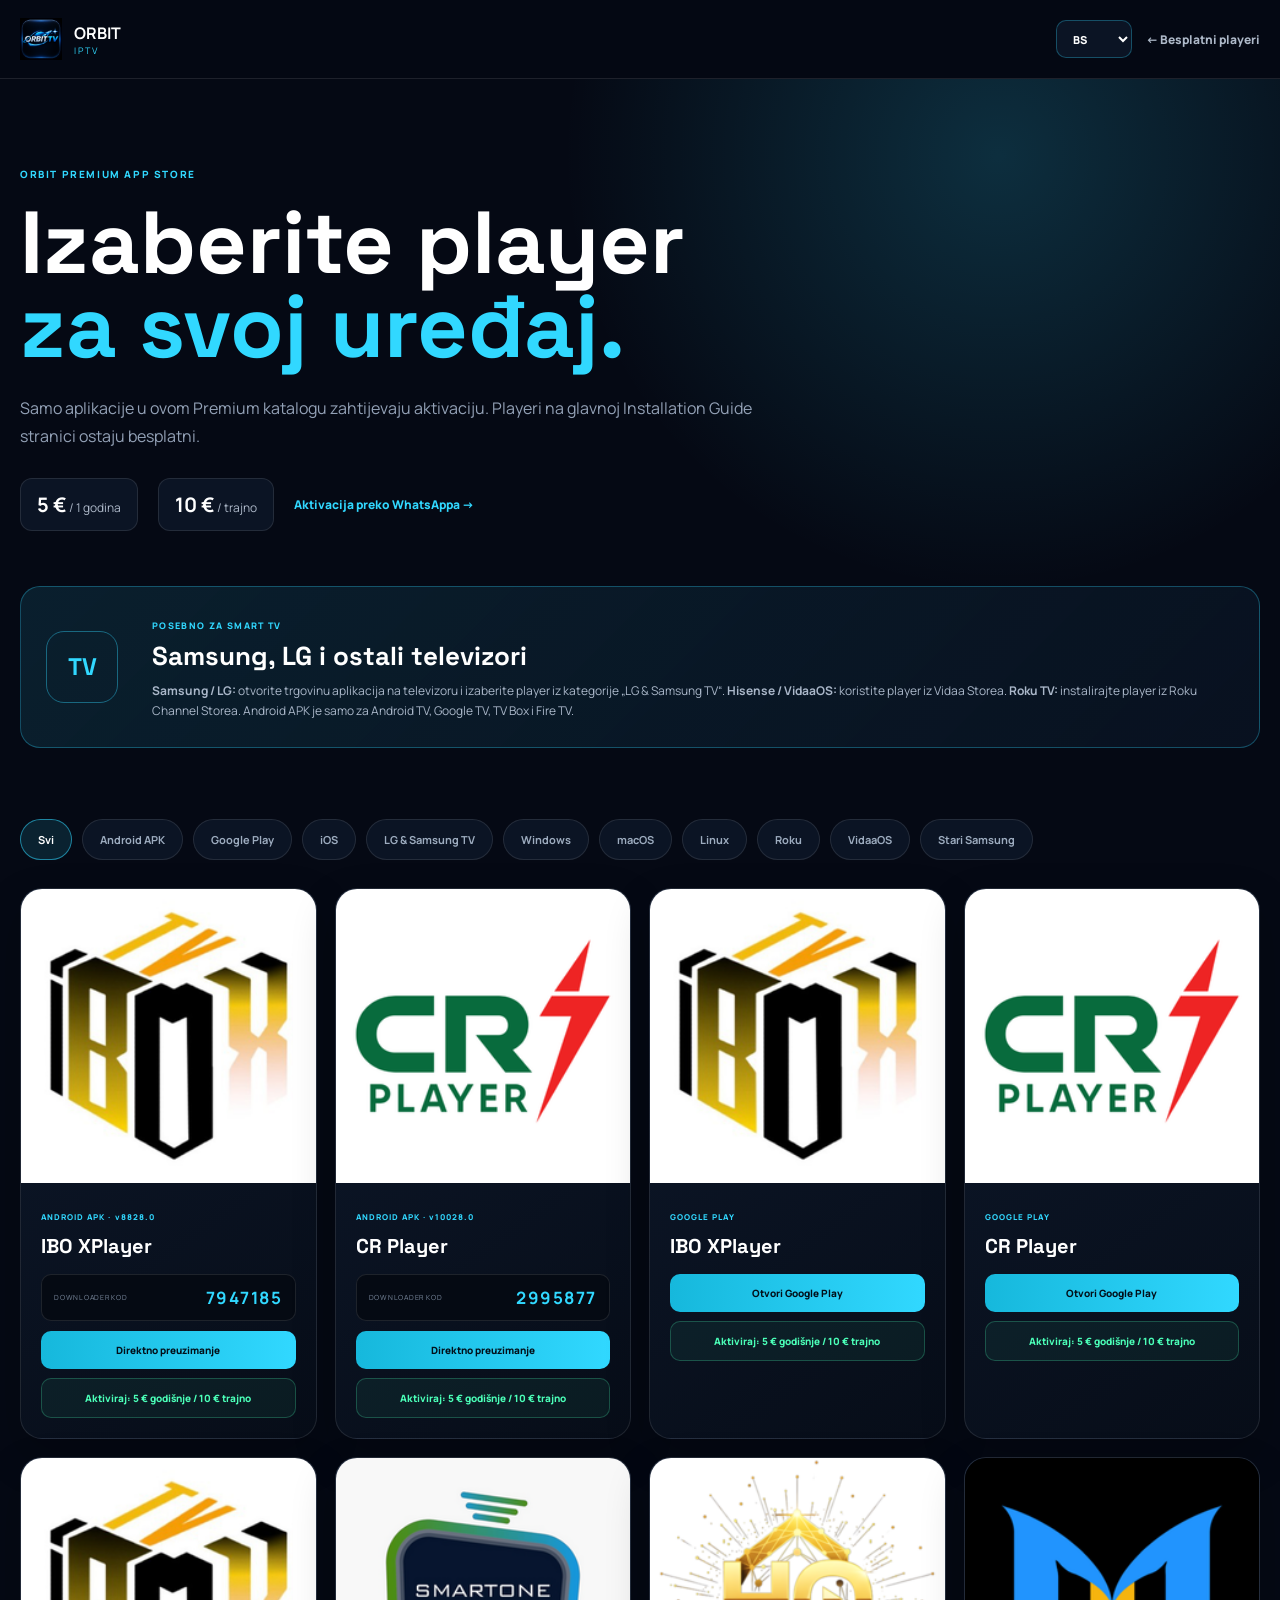
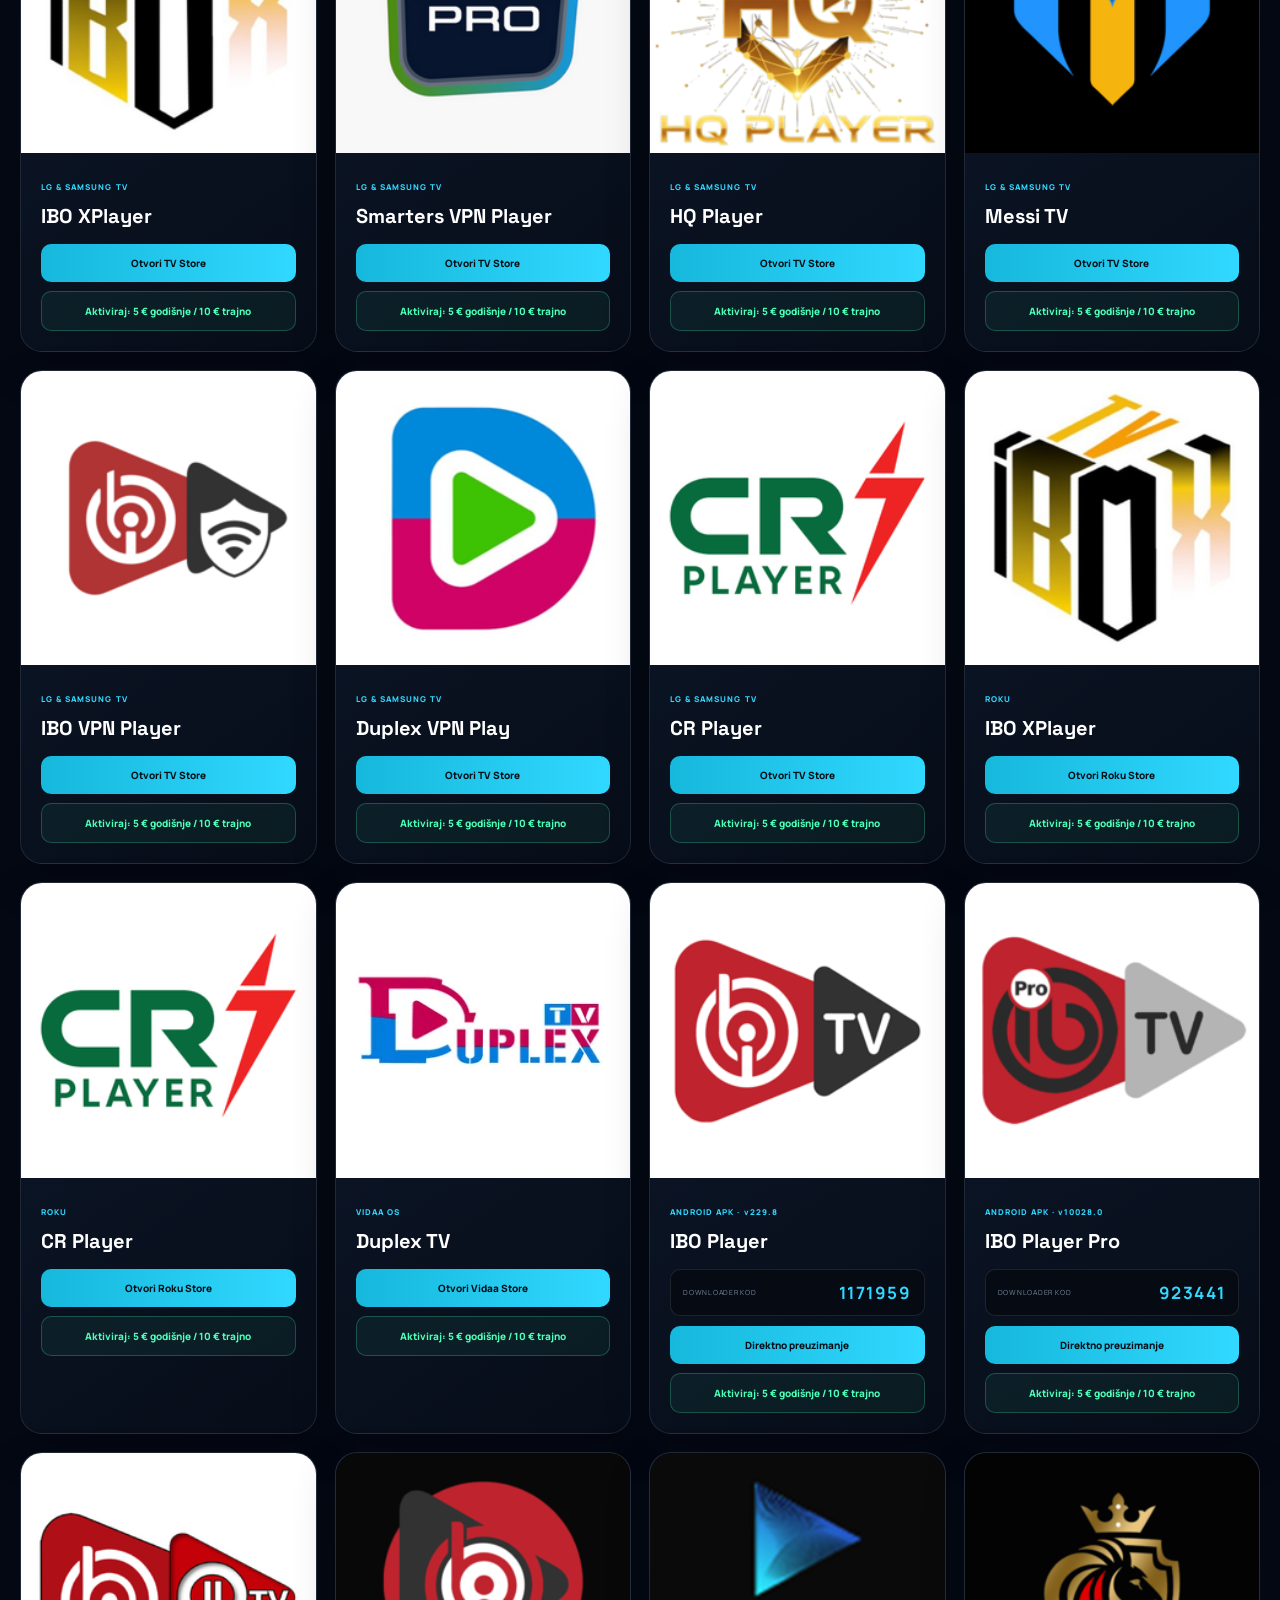
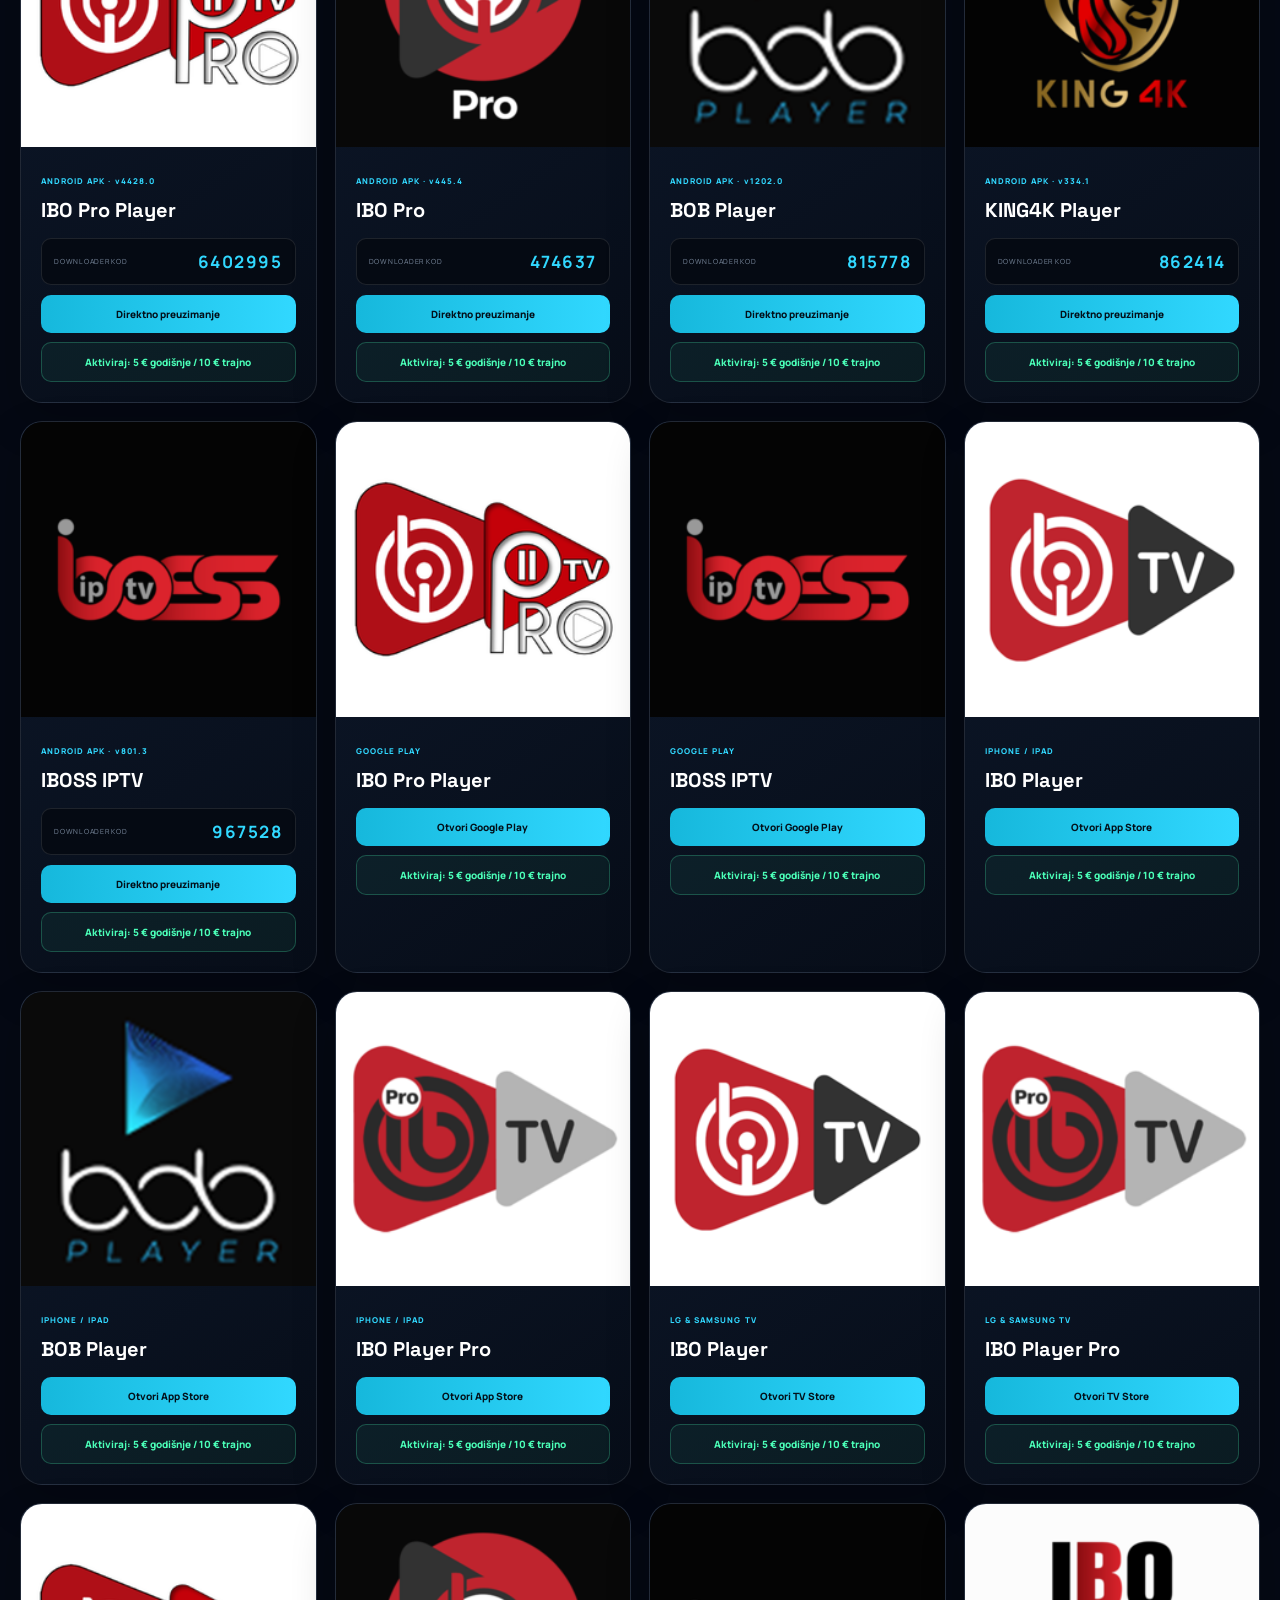
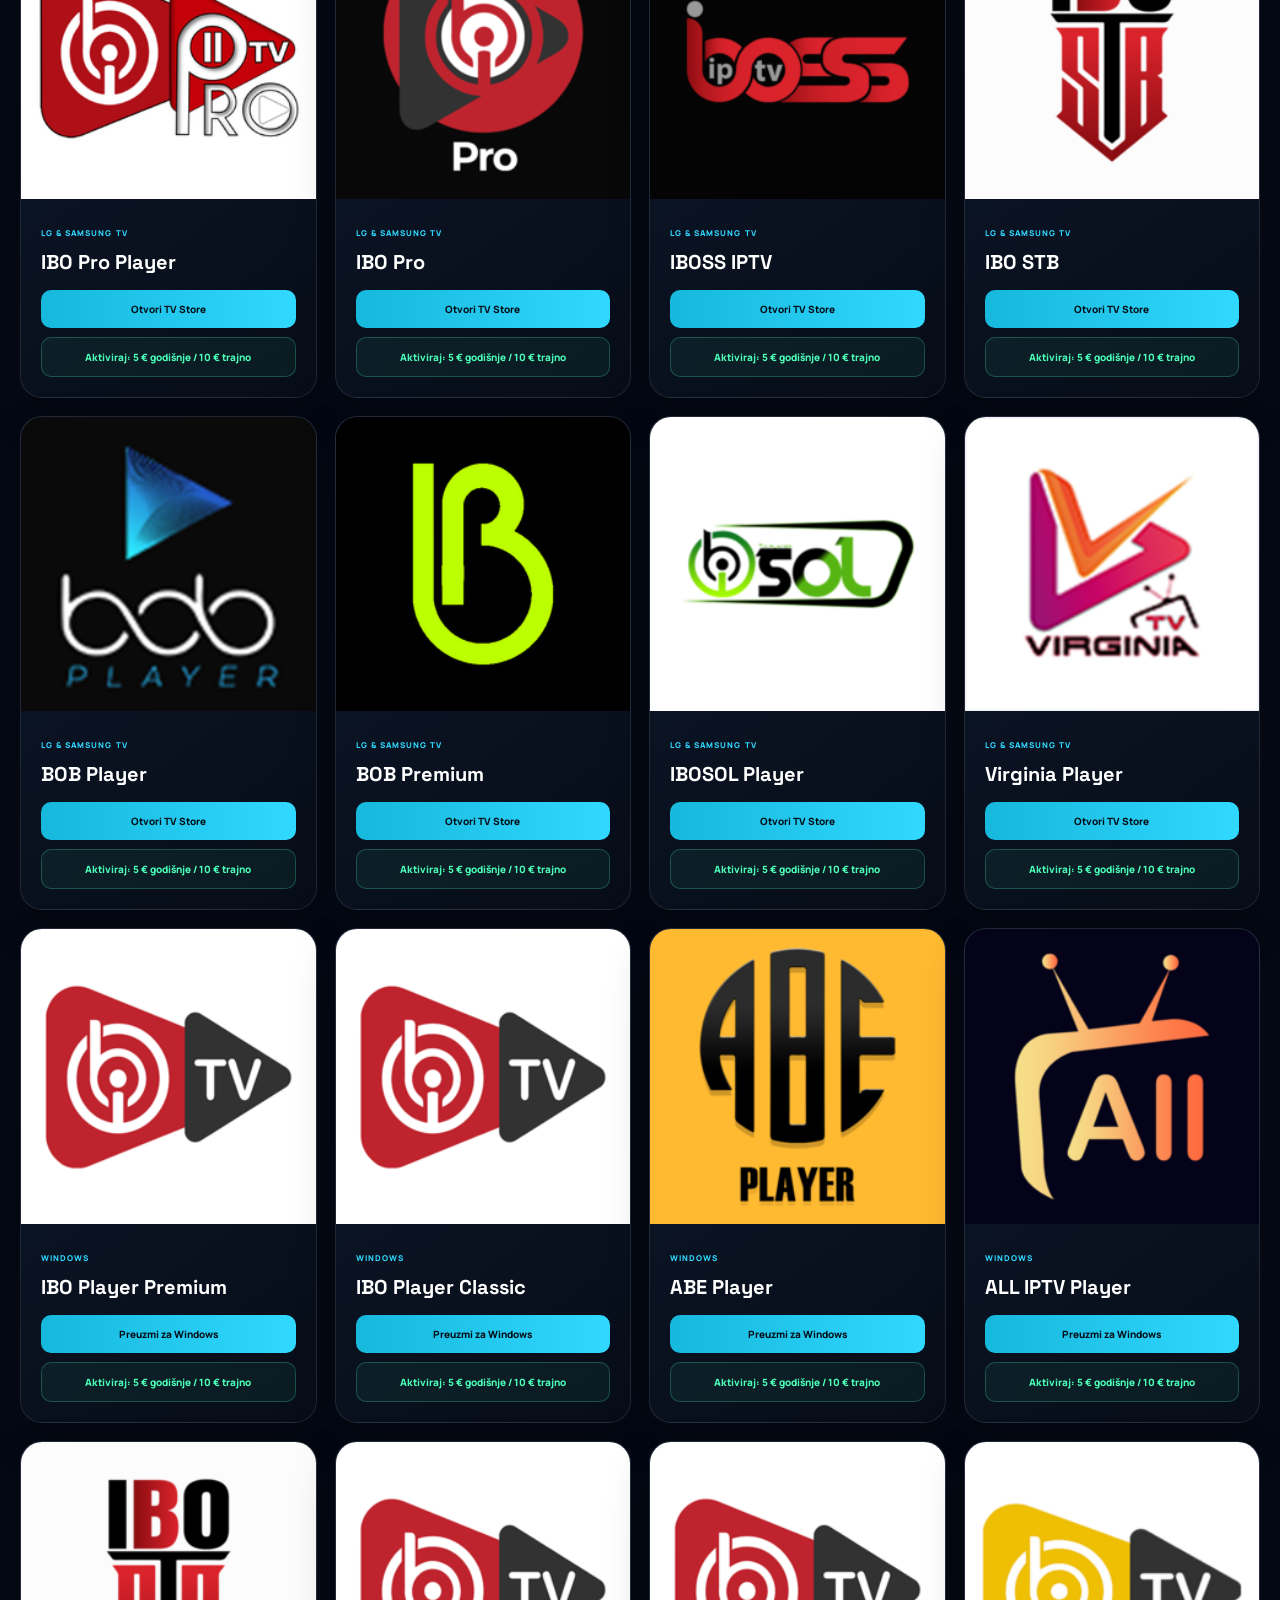
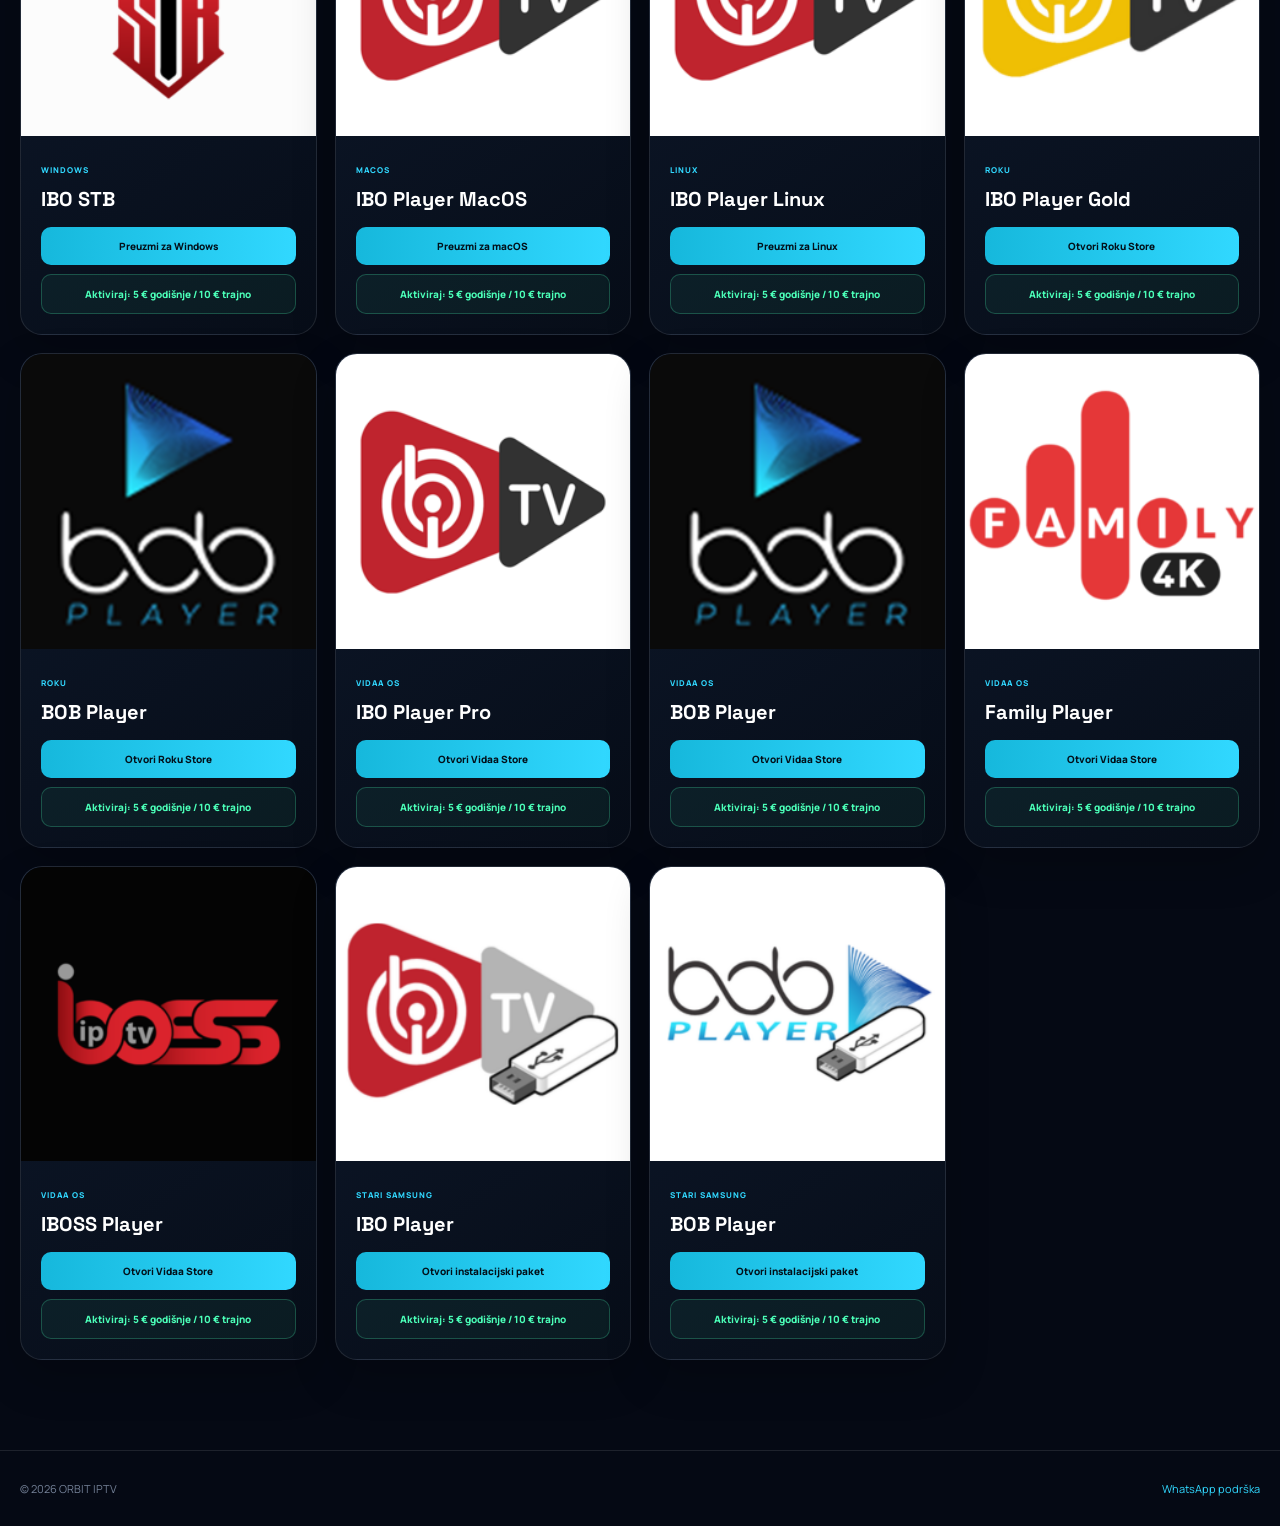
==== commit 72020681: "Replace Orbit player images with verified optimized files" ====
--- a/activation/index.html
+++ b/activation/index.html
@@ -1,5 +1,5 @@
-<!doctype html><html lang="bs"><head><meta charset="utf-8"><meta name="viewport" content="width=device-width,initial-scale=1"><meta name="theme-color" content="#050914"><meta name="description" content="ORBIT katalog premium playera za Android, Smart TV, Roku, VidaaOS i druge platforme."><title>Premium playeri — ORBIT IPTV</title><link rel="icon" href="../assets/orbit-logo.png"><link rel="preconnect" href="https://fonts.googleapis.com"><link rel="preconnect" href="https://fonts.gstatic.com" crossorigin><link href="https://fonts.googleapis.com/css2?family=Manrope:wght@400;500;600;700;800&family=Space+Grotesk:wght@600;700&display=swap" rel="stylesheet"><link rel="stylesheet" href="../../styles.css"><link rel="stylesheet" href="activation.css"></head><body>
-<header class="activation-header"><div class="container header-inner"><a class="brand" href="../../"><img src="../assets/orbit-logo.png" alt="ORBIT IPTV logo"><span><b>ORBIT</b><small>IPTV</small></span></a><div class="header-actions"><select id="premiumLanguage" class="premium-language" aria-label="Izaberite jezik"><option value="bs">BS</option><option value="en">EN</option><option value="de">DE</option><option value="sl">SL</option><option value="it">IT</option></select><a class="back-link" href="../">← Besplatni playeri</a></div></div></header>
+<!doctype html><html lang="bs"><head><meta charset="utf-8"><meta name="viewport" content="width=device-width,initial-scale=1"><meta name="theme-color" content="#050914"><meta name="description" content="ORBIT katalog premium playera za Android, Smart TV, Roku, VidaaOS i druge platforme."><title>Premium playeri — ORBIT IPTV</title><link rel="icon" href="../assets/orbit-logo-20260910.png"><link rel="preconnect" href="https://fonts.googleapis.com"><link rel="preconnect" href="https://fonts.gstatic.com" crossorigin><link href="https://fonts.googleapis.com/css2?family=Manrope:wght@400;500;600;700;800&family=Space+Grotesk:wght@600;700&display=swap" rel="stylesheet"><link rel="stylesheet" href="../../styles.css"><link rel="stylesheet" href="activation.css"></head><body>
+<header class="activation-header"><div class="container header-inner"><a class="brand" href="../../"><img src="../assets/orbit-logo-20260910.png" alt="ORBIT IPTV logo"><span><b>ORBIT</b><small>IPTV</small></span></a><div class="header-actions"><select id="premiumLanguage" class="premium-language" aria-label="Izaberite jezik"><option value="bs">BS</option><option value="en">EN</option><option value="de">DE</option><option value="sl">SL</option><option value="it">IT</option></select><a class="back-link" href="../">← Besplatni playeri</a></div></div></header>
 <main><section class="activation-hero"><div class="container"><span class="kicker">ORBIT PREMIUM APP STORE</span><h1>Izaberite player<br><em>za svoj uređaj.</em></h1><p>Samo aplikacije u ovom Premium katalogu zahtijevaju aktivaciju. Playeri na glavnoj Installation Guide stranici ostaju besplatni.</p><div class="price-strip"><span><b>5 €</b> / 1 godina</span><span><b>10 €</b> / trajno</span><a href="https://wa.me/38669843976" target="_blank" rel="noopener">Aktivacija preko WhatsAppa →</a></div></div></section>
 <section class="smart-tv-note"><div class="container"><div class="tv-note-icon">TV</div><div><span>POSEBNO ZA SMART TV</span><h2>Samsung, LG i ostali televizori</h2><p><strong>Samsung / LG:</strong> otvorite trgovinu aplikacija na televizoru i izaberite jedan od playera u kategoriji „LG &amp; Samsung TV“. <strong>Hisense / VidaaOS:</strong> koristite Duplex TV iz Vidaa Storea. <strong>Roku TV:</strong> instalirajte IBO XPlayer ili CR Player iz Roku Channel Storea. Android APK je samo za Android TV, Google TV, TV Box i Fire TV — ne instalira se na Samsung Tizen, LG webOS, VidaaOS ili Roku.</p></div></div></section>
 <section class="catalog"><div class="container"><div class="platform-filters" aria-label="Filtriraj po platformi"><button class="active" data-filter="all">Svi</button><button data-filter="android">Android APK</button><button data-filter="google-play">Google Play</button><button data-filter="ios">iOS</button><button data-filter="lg-samsung">LG &amp; Samsung TV</button><button data-filter="windows">Windows</button><button data-filter="macos">macOS</button><button data-filter="linux">Linux</button><button data-filter="roku">Roku</button><button data-filter="vidaa">VidaaOS</button><button data-filter="old-samsung">Stari Samsung</button></div><div class="app-grid" id="appGrid">
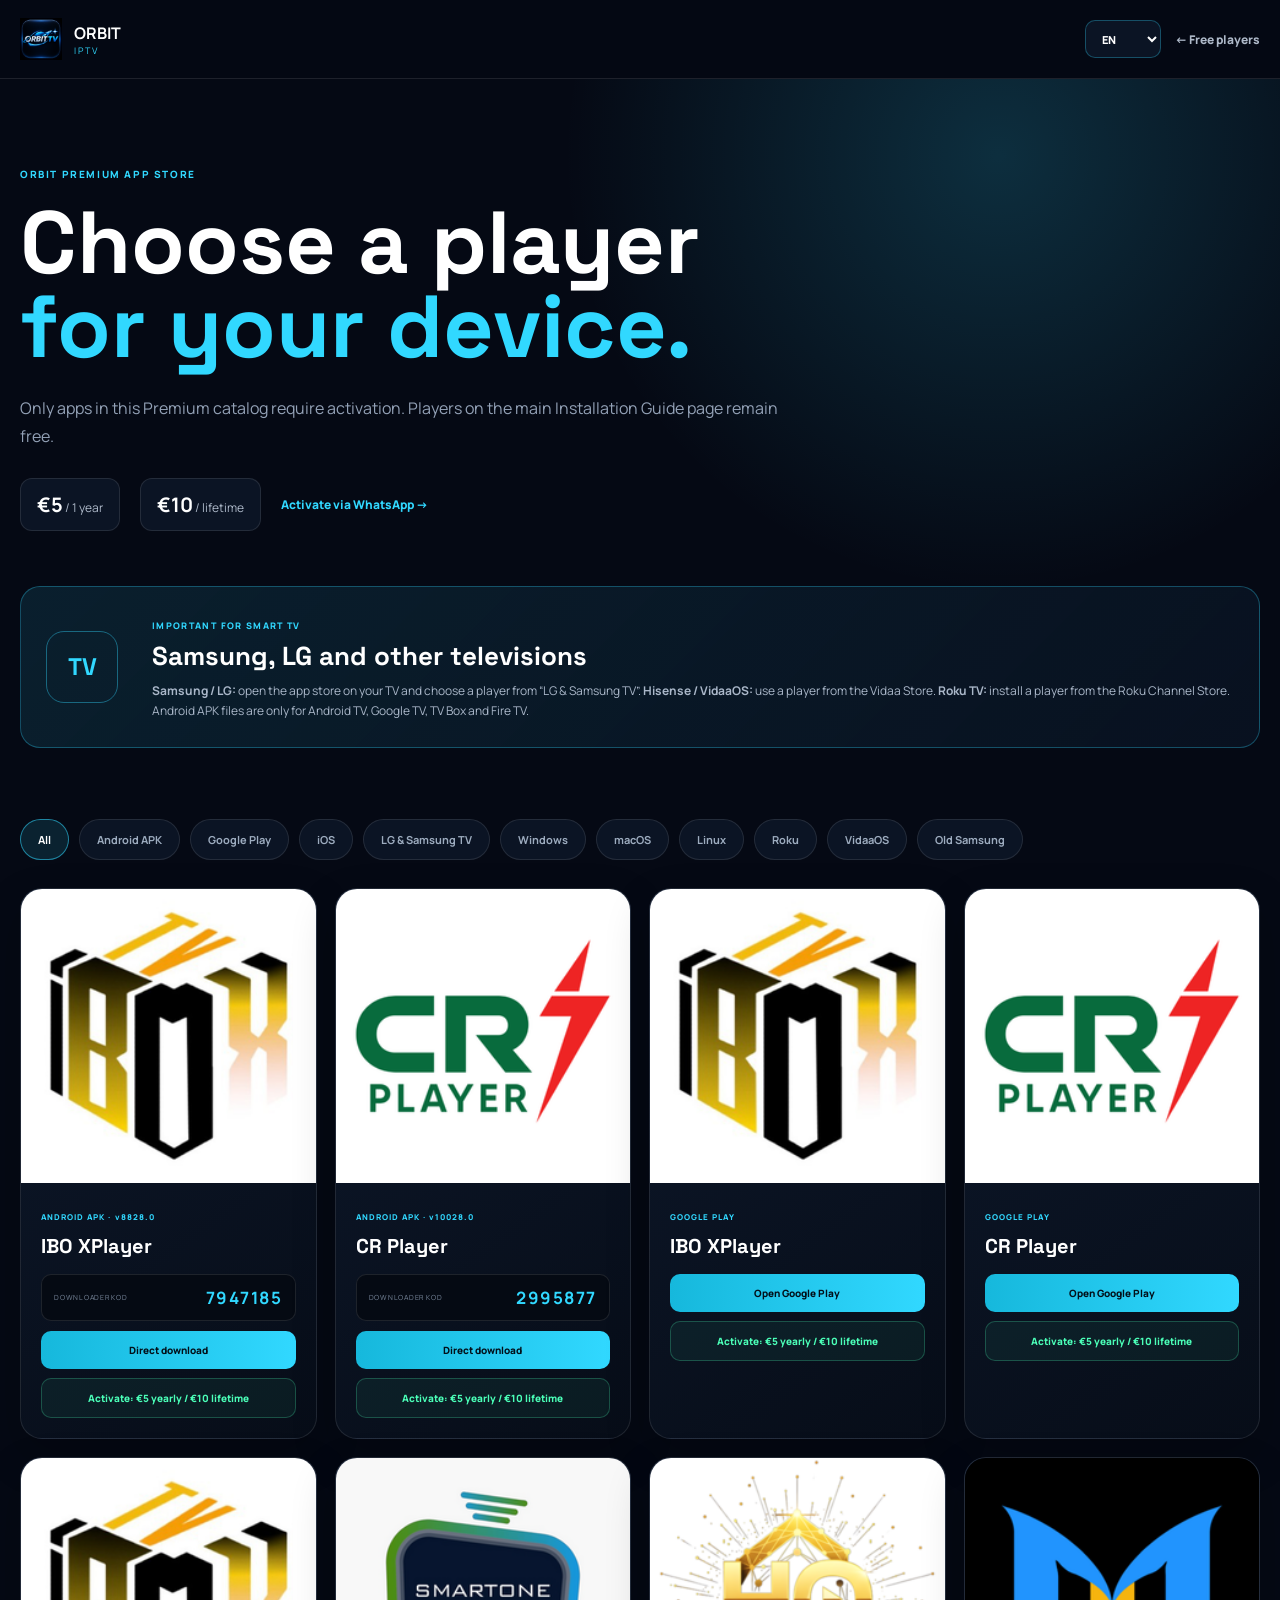
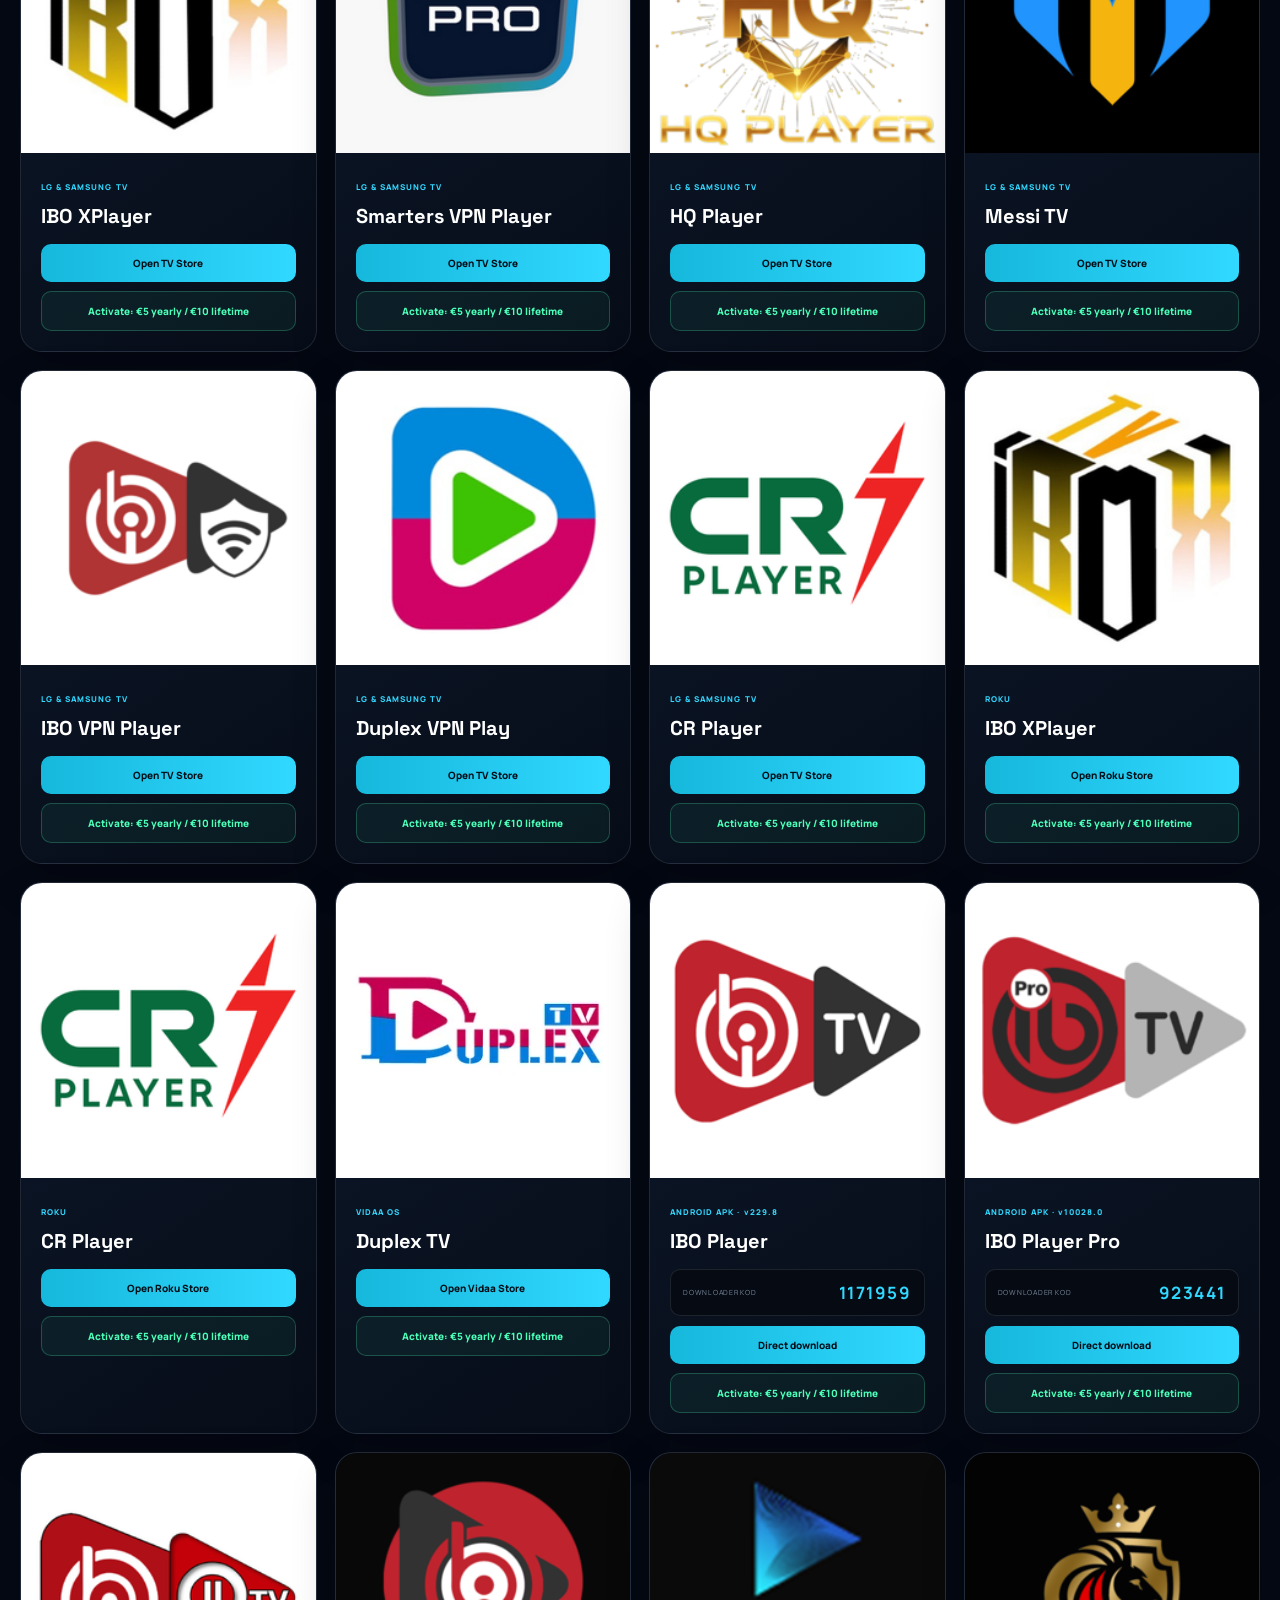
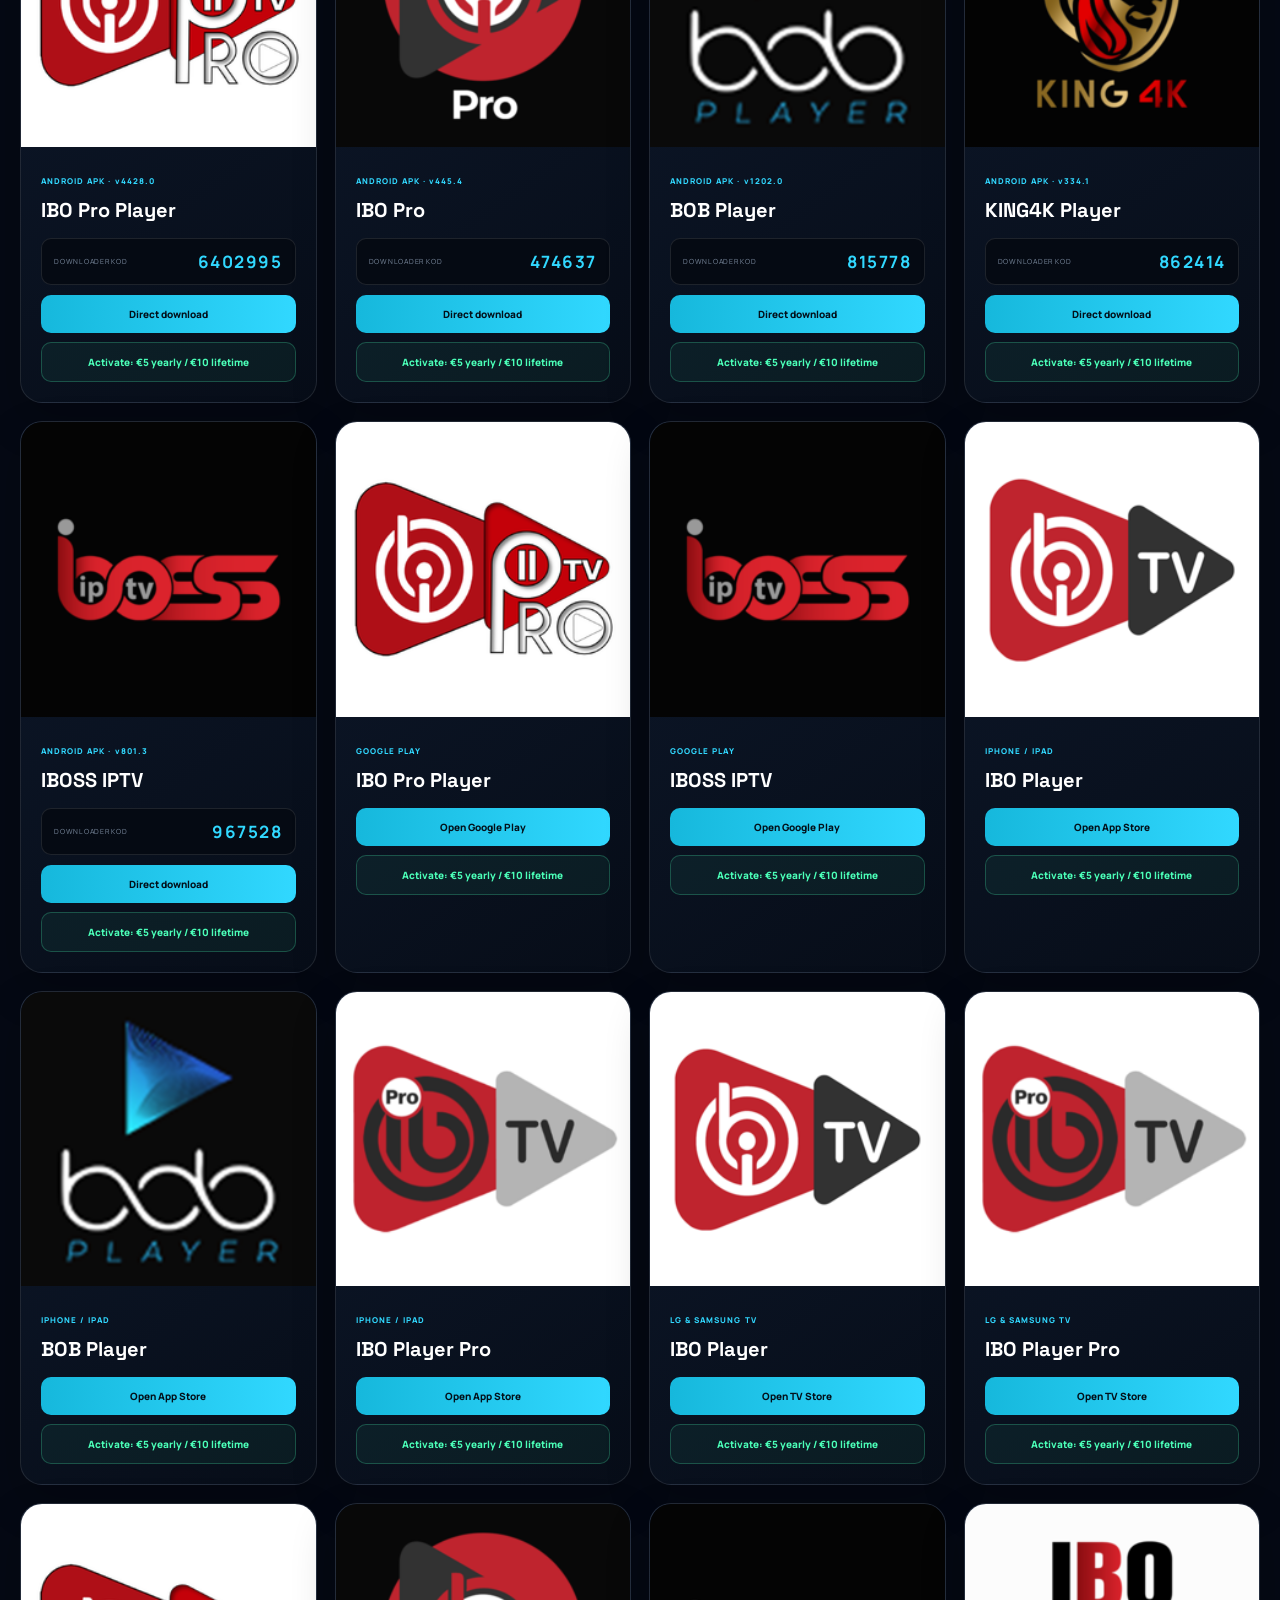
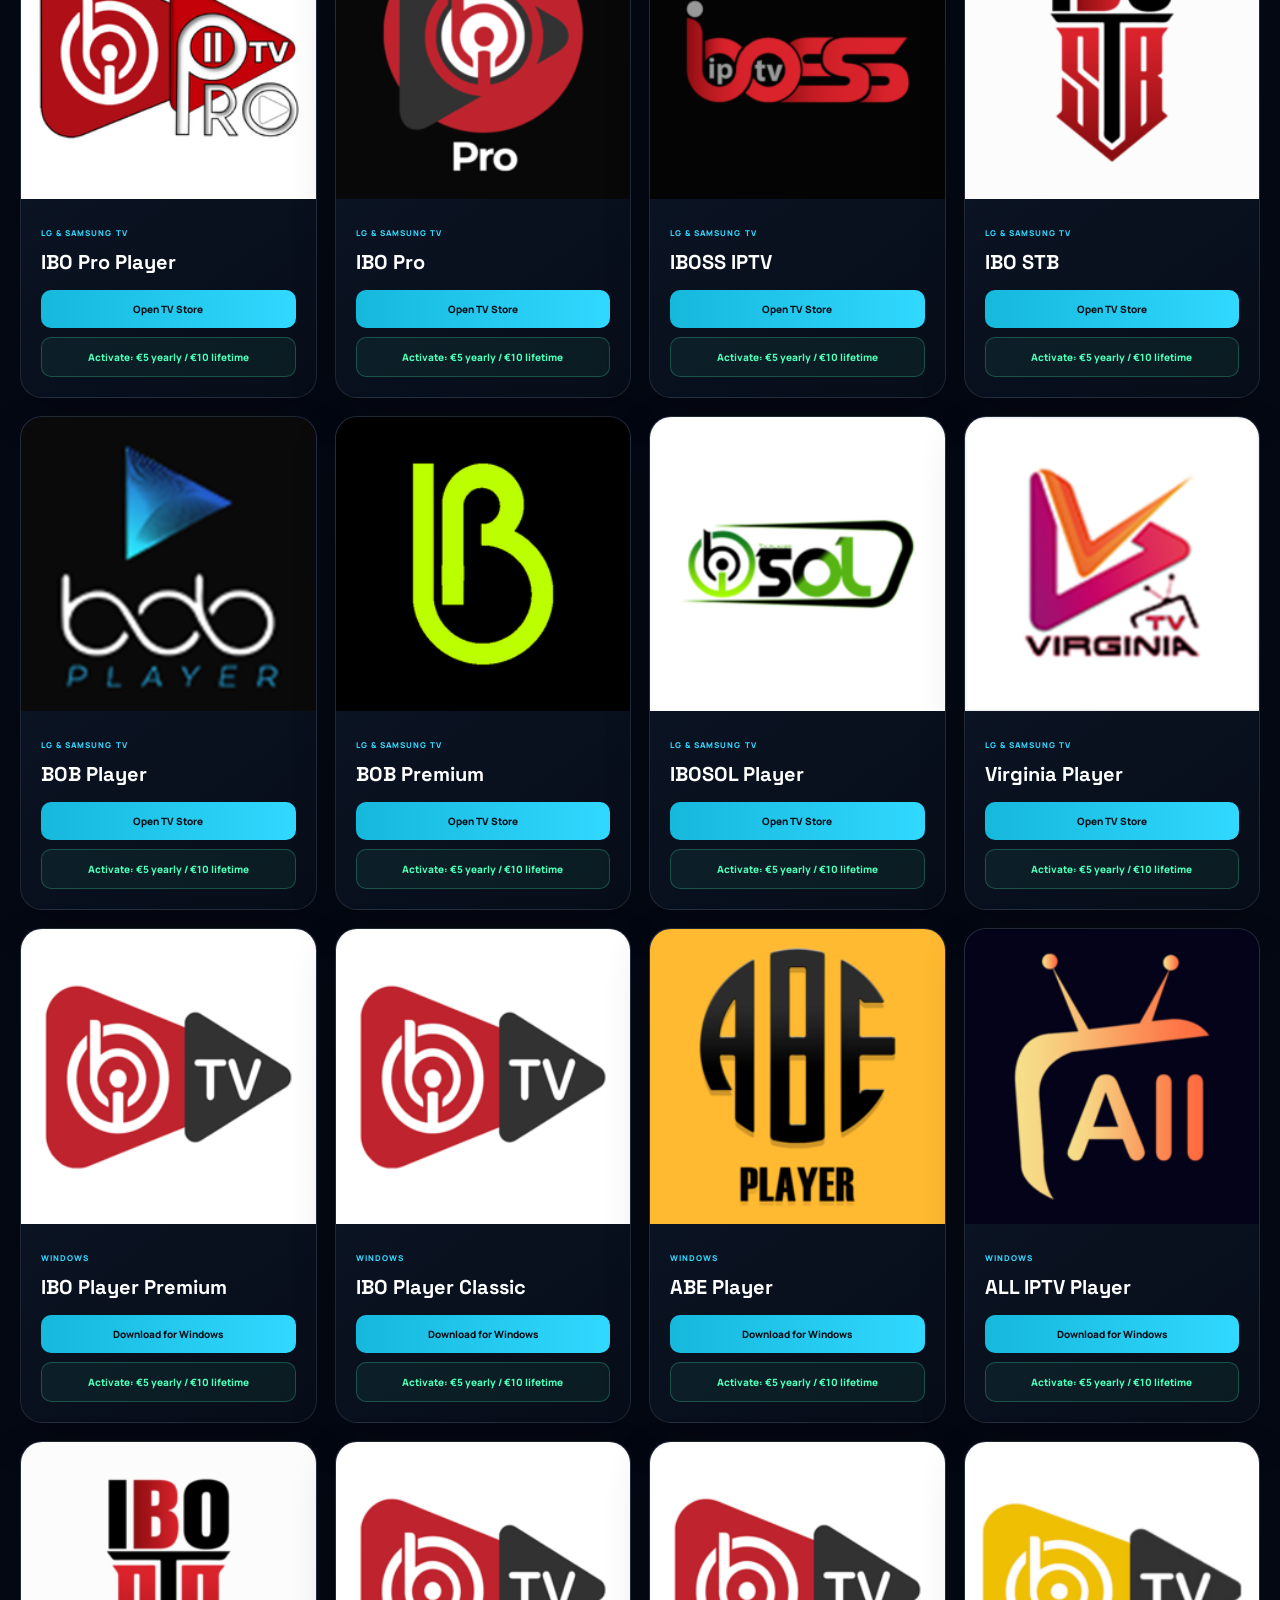
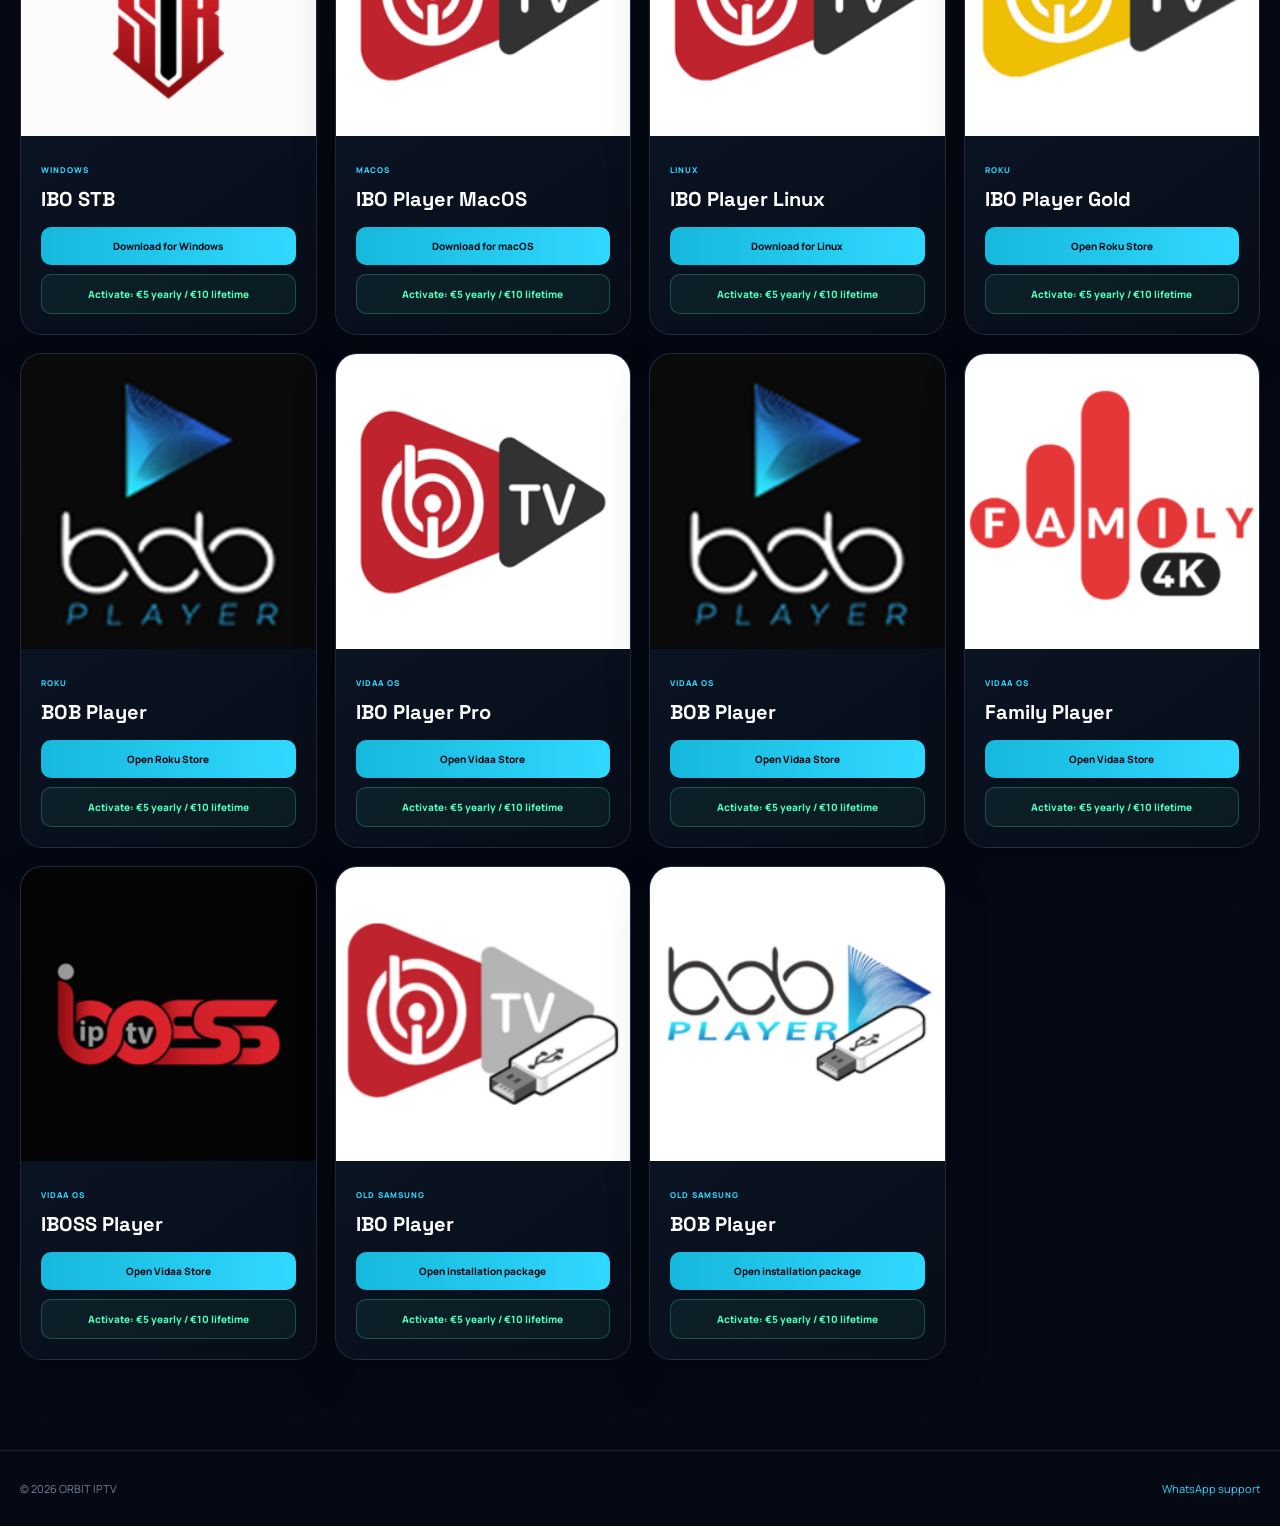
==== commit c7327316: "Share full-page language selection with English default" ====
--- a/activation/index.html
+++ b/activation/index.html
@@ -1,10 +1,10 @@
-<!doctype html><html lang="bs"><head><meta charset="utf-8"><meta name="viewport" content="width=device-width,initial-scale=1"><meta name="theme-color" content="#050914"><meta name="description" content="ORBIT katalog premium playera za Android, Smart TV, Roku, VidaaOS i druge platforme."><title>Premium playeri — ORBIT IPTV</title><link rel="icon" href="../assets/orbit-logo-20260910.png"><link rel="preconnect" href="https://fonts.googleapis.com"><link rel="preconnect" href="https://fonts.gstatic.com" crossorigin><link href="https://fonts.googleapis.com/css2?family=Manrope:wght@400;500;600;700;800&family=Space+Grotesk:wght@600;700&display=swap" rel="stylesheet"><link rel="stylesheet" href="../../styles.css"><link rel="stylesheet" href="activation.css"></head><body>
+<!doctype html><html lang="en"><head><script src="/site-language.js?v=20260912-full2" defer></script><meta charset="utf-8"><meta name="viewport" content="width=device-width,initial-scale=1"><meta name="theme-color" content="#050914"><meta name="description" content="ORBIT katalog premium playera za Android, Smart TV, Roku, VidaaOS i druge platforme."><title>Premium players — ORBIT IPTV</title><link rel="icon" href="../assets/orbit-logo-20260910.png"><link rel="preconnect" href="https://fonts.googleapis.com"><link rel="preconnect" href="https://fonts.gstatic.com" crossorigin><link href="https://fonts.googleapis.com/css2?family=Manrope:wght@400;500;600;700;800&family=Space+Grotesk:wght@600;700&display=swap" rel="stylesheet"><link rel="stylesheet" href="../../styles.css"><link rel="stylesheet" href="activation.css"></head><body>
 <header class="activation-header"><div class="container header-inner"><a class="brand" href="../../"><img src="../assets/orbit-logo-20260910.png" alt="ORBIT IPTV logo"><span><b>ORBIT</b><small>IPTV</small></span></a><div class="header-actions"><select id="premiumLanguage" class="premium-language" aria-label="Izaberite jezik"><option value="bs">BS</option><option value="en">EN</option><option value="de">DE</option><option value="sl">SL</option><option value="it">IT</option></select><a class="back-link" href="../">← Besplatni playeri</a></div></div></header>
 <main><section class="activation-hero"><div class="container"><span class="kicker">ORBIT PREMIUM APP STORE</span><h1>Izaberite player<br><em>za svoj uređaj.</em></h1><p>Samo aplikacije u ovom Premium katalogu zahtijevaju aktivaciju. Playeri na glavnoj Installation Guide stranici ostaju besplatni.</p><div class="price-strip"><span><b>5 €</b> / 1 godina</span><span><b>10 €</b> / trajno</span><a href="https://wa.me/38669843976" target="_blank" rel="noopener">Aktivacija preko WhatsAppa →</a></div></div></section>
 <section class="smart-tv-note"><div class="container"><div class="tv-note-icon">TV</div><div><span>POSEBNO ZA SMART TV</span><h2>Samsung, LG i ostali televizori</h2><p><strong>Samsung / LG:</strong> otvorite trgovinu aplikacija na televizoru i izaberite jedan od playera u kategoriji „LG &amp; Samsung TV“. <strong>Hisense / VidaaOS:</strong> koristite Duplex TV iz Vidaa Storea. <strong>Roku TV:</strong> instalirajte IBO XPlayer ili CR Player iz Roku Channel Storea. Android APK je samo za Android TV, Google TV, TV Box i Fire TV — ne instalira se na Samsung Tizen, LG webOS, VidaaOS ili Roku.</p></div></div></section>
 <section class="catalog"><div class="container"><div class="platform-filters" aria-label="Filtriraj po platformi"><button class="active" data-filter="all">Svi</button><button data-filter="android">Android APK</button><button data-filter="google-play">Google Play</button><button data-filter="ios">iOS</button><button data-filter="lg-samsung">LG &amp; Samsung TV</button><button data-filter="windows">Windows</button><button data-filter="macos">macOS</button><button data-filter="linux">Linux</button><button data-filter="roku">Roku</button><button data-filter="vidaa">VidaaOS</button><button data-filter="old-samsung">Stari Samsung</button></div><div class="app-grid" id="appGrid">
-<article class="app-card" data-platform="android"><img src="assets/ibo-android.png" alt="IBO XPlayer logo"><div class="app-info"><span>ANDROID APK · v8828.0</span><h2>IBO XPlayer</h2><div class="code-box"><small>DOWNLOADER KOD</small><strong>7947185</strong></div><a class="download-button" href="https://media.githubusercontent.com/media/orbitiptv/orbitiptv.github.io/main/downloads/ibo-xplayer.apk">Direktno preuzimanje</a><a class="order" href="https://wa.me/38669843976?text=Pozdrav%2C%20zelim%20aktivaciju%20IBO%20XPlayera." target="_blank" rel="noopener">Aktiviraj: 5 € godišnje / 10 € trajno</a></div></article>
-<article class="app-card" data-platform="android"><img src="assets/cr-android.png" alt="CR Player logo"><div class="app-info"><span>ANDROID APK · v10028.0</span><h2>CR Player</h2><div class="code-box"><small>DOWNLOADER KOD</small><strong>2995877</strong></div><a class="download-button" href="https://media.githubusercontent.com/media/orbitiptv/orbitiptv.github.io/main/downloads/cr-player.apk">Direktno preuzimanje</a><a class="order" href="https://wa.me/38669843976?text=Pozdrav%2C%20zelim%20aktivaciju%20CR%20Playera." target="_blank" rel="noopener">Aktiviraj: 5 € godišnje / 10 € trajno</a></div></article>
+<article class="app-card" data-platform="android"><img src="assets/ibo-android.png" alt="IBO XPlayer logo"><div class="app-info"><span>ANDROID APK · v8828.0</span><h2>IBO XPlayer</h2><div class="code-box"><small>DOWNLOADER KOD</small><strong>7947185</strong></div><a class="download-button" href="https://media.githubusercontent.com/media/orbitiptv/orbitiptv.github.io/main/downloads/ibo-xplayer.apk">Direct download</a><a class="order" href="https://wa.me/38669843976?text=Pozdrav%2C%20zelim%20aktivaciju%20IBO%20XPlayera." target="_blank" rel="noopener">Aktiviraj: 5 € godišnje / 10 € trajno</a></div></article>
+<article class="app-card" data-platform="android"><img src="assets/cr-android.png" alt="CR Player logo"><div class="app-info"><span>ANDROID APK · v10028.0</span><h2>CR Player</h2><div class="code-box"><small>DOWNLOADER KOD</small><strong>2995877</strong></div><a class="download-button" href="https://media.githubusercontent.com/media/orbitiptv/orbitiptv.github.io/main/downloads/cr-player.apk">Direct download</a><a class="order" href="https://wa.me/38669843976?text=Pozdrav%2C%20zelim%20aktivaciju%20CR%20Playera." target="_blank" rel="noopener">Aktiviraj: 5 € godišnje / 10 € trajno</a></div></article>
 <article class="app-card" data-platform="google-play"><img src="assets/ibo-google-play.png" alt="IBO XPlayer logo"><div class="app-info"><span>GOOGLE PLAY</span><h2>IBO XPlayer</h2><a class="download-button" href="https://play.google.com/store/apps/details?id=com.eedvistore.iboexplayer" target="_blank" rel="noopener">Otvori Google Play</a><a class="order" href="https://wa.me/38669843976?text=Pozdrav%2C%20zelim%20aktivaciju%20IBO%20XPlayera." target="_blank" rel="noopener">Aktiviraj: 5 € godišnje / 10 € trajno</a></div></article>
 <article class="app-card" data-platform="google-play"><img src="assets/cr-google-play.png" alt="CR Player logo"><div class="app-info"><span>GOOGLE PLAY</span><h2>CR Player</h2><a class="download-button" href="https://play.google.com/store/apps/details?id=com.storecr.acrplayer" target="_blank" rel="noopener">Otvori Google Play</a><a class="order" href="https://wa.me/38669843976?text=Pozdrav%2C%20zelim%20aktivaciju%20CR%20Playera." target="_blank" rel="noopener">Aktiviraj: 5 € godišnje / 10 € trajno</a></div></article>
 <article class="app-card" data-platform="lg-samsung"><img src="assets/ibo-tv.png" alt="IBO XPlayer logo"><div class="app-info"><span>LG &amp; SAMSUNG TV</span><h2>IBO XPlayer</h2><a class="download-button" href="https://us.lgappstv.com/main/tvapp/detail?appId=1202699" target="_blank" rel="noopener">Otvori TV Store</a><a class="order" href="https://wa.me/38669843976?text=Pozdrav%2C%20zelim%20aktivaciju%20IBO%20XPlayera%20za%20TV." target="_blank" rel="noopener">Aktiviraj: 5 € godišnje / 10 € trajno</a></div></article>
@@ -18,4 +18,4 @@
 <article class="app-card" data-platform="roku"><img src="assets/cr-roku.png" alt="CR Player logo"><div class="app-info"><span>ROKU</span><h2>CR Player</h2><a class="download-button" href="https://channelstore.roku.com/details/f67cd32cd7b6a49ac1f9b9de3494dbaf:7c2fe46417f3903f0f01ae39be3f2930/cr-player" target="_blank" rel="noopener">Otvori Roku Store</a><a class="order" href="https://wa.me/38669843976?text=Pozdrav%2C%20zelim%20aktivaciju%20CR%20Playera%20za%20Roku." target="_blank" rel="noopener">Aktiviraj: 5 € godišnje / 10 € trajno</a></div></article>
 <article class="app-card" data-platform="vidaa"><img src="assets/duplex-vidaa.webp" alt="Duplex TV logo"><div class="app-info"><span>VIDAA OS</span><h2>Duplex TV</h2><a class="download-button" href="https://apps.vidaa.com/web/app-detail?id=2558" target="_blank" rel="noopener">Otvori Vidaa Store</a><a class="order" href="https://wa.me/38669843976?text=Pozdrav%2C%20zelim%20aktivaciju%20Duplex%20TV%20playera." target="_blank" rel="noopener">Aktiviraj: 5 € godišnje / 10 € trajno</a></div></article>
 
-<article class="app-card ibo-source" data-platform="android"><img src="assets/ibo/ibo-player.png" alt="IBO Player logo"><div class="app-info"><span>ANDROID APK · v229.8</span><h2>IBO Player</h2><div class="code-box"><small>DOWNLOADER KOD</small><strong>1171959</strong></div><a class="download-button" href="https://ibodesk.com/iboupdate.apk" target="_blank" rel="noopener">Direktno preuzimanje</a><a class="order" href="https://wa.me/38669843976?text=Pozdrav%2C%20%C5%BEelim%20aktivaciju%20IBO%20Player%20playera%20za%20ANDROID%20APK." target="_blank" rel="noopener">Aktiviraj: 5 € godišnje / 10 € trajno</a></div></article><article class="app-card ibo-source" data-platform="android"><img src="assets/ibo/ibo-player-pro.png" alt="IBO Player Pro logo"><div class="app-info"><span>ANDROID APK · v10028.0</span><h2>IBO Player Pro</h2><div class="code-box"><small>DOWNLOADER KOD</small><strong>923441</strong></div><a class="download-button" href="https://ibodesk.com/iboplayerpro.apk" target="_blank" rel="noopener">Direktno preuzimanje</a><a class="order" href="https://wa.me/38669843976?text=Pozdrav%2C%20%C5%BEelim%20aktivaciju%20IBO%20Player%20Pro%20playera%20za%20ANDROID%20APK." target="_blank" rel="noopener">Aktiviraj: 5 € godišnje / 10 € trajno</a></div></article><article class="app-card ibo-source" data-platform="android"><img src="assets/ibo/ibo-pro-player.png" alt="IBO Pro Player logo"><div class="app-info"><span>ANDROID APK · v4428.0</span><h2>IBO Pro Player</h2><div class="code-box"><small>DOWNLOADER KOD</small><strong>6402995</strong></div><a class="download-button" href="https://ibodesk.com/iboproplayer.apk" target="_blank" rel="noopener">Direktno preuzimanje</a><a class="order" href="https://wa.me/38669843976?text=Pozdrav%2C%20%C5%BEelim%20aktivaciju%20IBO%20Pro%20Player%20playera%20za%20ANDROID%20APK." target="_blank" rel="noopener">Aktiviraj: 5 € godišnje / 10 € trajno</a></div></article><article class="app-card ibo-source" data-platform="android"><img src="assets/ibo/ibo-pro.png" alt="IBO Pro logo"><div class="app-info"><span>ANDROID APK · v445.4</span><h2>IBO Pro</h2><div class="code-box"><small>DOWNLOADER KOD</small><strong>474637</strong></div><a class="download-button" href="https://ibodesk.com/iboprocode.apk" target="_blank" rel="noopener">Direktno preuzimanje</a><a class="order" href="https://wa.me/38669843976?text=Pozdrav%2C%20%C5%BEelim%20aktivaciju%20IBO%20Pro%20playera%20za%20ANDROID%20APK." target="_blank" rel="noopener">Aktiviraj: 5 € godišnje / 10 € trajno</a></div></article><article class="app-card ibo-source" data-platform="android"><img src="assets/ibo/bob-android.png" alt="BOB Player logo"><div class="app-info"><span>ANDROID APK · v1202.0</span><h2>BOB Player</h2><div class="code-box"><small>DOWNLOADER KOD</small><strong>815778</strong></div><a class="download-button" href="https://ibodesk.com/bob.apk" target="_blank" rel="noopener">Direktno preuzimanje</a><a class="order" href="https://wa.me/38669843976?text=Pozdrav%2C%20%C5%BEelim%20aktivaciju%20BOB%20Player%20playera%20za%20ANDROID%20APK." target="_blank" rel="noopener">Aktiviraj: 5 € godišnje / 10 € trajno</a></div></article><article class="app-card ibo-source" data-platform="android"><img src="assets/ibo/king4k.png" alt="KING4K Player logo"><div class="app-info"><span>ANDROID APK · v334.1</span><h2>KING4K Player</h2><div class="code-box"><small>DOWNLOADER KOD</small><strong>862414</strong></div><a class="download-button" href="https://ibodesk.com/king4k.apk" target="_blank" rel="noopener">Direktno preuzimanje</a><a class="order" href="https://wa.me/38669843976?text=Pozdrav%2C%20%C5%BEelim%20aktivaciju%20KING4K%20Player%20playera%20za%20ANDROID%20APK." target="_blank" rel="noopener">Aktiviraj: 5 € godišnje / 10 € trajno</a></div></article><article class="app-card ibo-source" data-platform="android"><img src="assets/ibo/iboss-android.png" alt="IBOSS IPTV logo"><div class="app-info"><span>ANDROID APK · v801.3</span><h2>IBOSS IPTV</h2><div class="code-box"><small>DOWNLOADER KOD</small><strong>967528</strong></div><a class="download-button" href="https://ibodesk.com/iboss.apk" target="_blank" rel="noopener">Direktno preuzimanje</a><a class="order" href="https://wa.me/38669843976?text=Pozdrav%2C%20%C5%BEelim%20aktivaciju%20IBOSS%20IPTV%20playera%20za%20ANDROID%20APK." target="_blank" rel="noopener">Aktiviraj: 5 € godišnje / 10 € trajno</a></div></article><article class="app-card ibo-source" data-platform="google-play"><img src="assets/ibo/ibo-pro-google.png" alt="IBO Pro Player logo"><div class="app-info"><span>GOOGLE PLAY</span><h2>IBO Pro Player</h2><a class="download-button" href="https://play.google.com/store/apps/details?id=com.rifftica.proplayerpulse" target="_blank" rel="noopener">Otvori Google Play</a><a class="order" href="https://wa.me/38669843976?text=Pozdrav%2C%20%C5%BEelim%20aktivaciju%20IBO%20Pro%20Player%20playera%20za%20GOOGLE%20PLAY." target="_blank" rel="noopener">Aktiviraj: 5 € godišnje / 10 € trajno</a></div></article><article class="app-card ibo-source" data-platform="google-play"><img src="assets/ibo/iboss-google.png" alt="IBOSS IPTV logo"><div class="app-info"><span>GOOGLE PLAY</span><h2>IBOSS IPTV</h2><a class="download-button" href="https://play.google.com/store/apps/details?id=com.laalten.oochomaut" target="_blank" rel="noopener">Otvori Google Play</a><a class="order" href="https://wa.me/38669843976?text=Pozdrav%2C%20%C5%BEelim%20aktivaciju%20IBOSS%20IPTV%20playera%20za%20GOOGLE%20PLAY." target="_blank" rel="noopener">Aktiviraj: 5 € godišnje / 10 € trajno</a></div></article><article class="app-card ibo-source" data-platform="ios"><img src="assets/ibo/ibo-ios.png" alt="IBO Player logo"><div class="app-info"><span>IPHONE / IPAD</span><h2>IBO Player</h2><a class="download-button" href="https://apps.apple.com/us/app/ibo-player/id1547652240" target="_blank" rel="noopener">Otvori App Store</a><a class="order" href="https://wa.me/38669843976?text=Pozdrav%2C%20%C5%BEelim%20aktivaciju%20IBO%20Player%20playera%20za%20IPHONE%20%2F%20IPAD." target="_blank" rel="noopener">Aktiviraj: 5 € godišnje / 10 € trajno</a></div></article><article class="app-card ibo-source" data-platform="ios"><img src="assets/ibo/bob-ios.png" alt="BOB Player logo"><div class="app-info"><span>IPHONE / IPAD</span><h2>BOB Player</h2><a class="download-button" href="https://apps.apple.com/us/app/bob-player/id1641620817" target="_blank" rel="noopener">Otvori App Store</a><a class="order" href="https://wa.me/38669843976?text=Pozdrav%2C%20%C5%BEelim%20aktivaciju%20BOB%20Player%20playera%20za%20IPHONE%20%2F%20IPAD." target="_blank" rel="noopener">Aktiviraj: 5 € godišnje / 10 € trajno</a></div></article><article class="app-card ibo-source" data-platform="ios"><img src="assets/ibo/ibo-pro-ios.png" alt="IBO Player Pro logo"><div class="app-info"><span>IPHONE / IPAD</span><h2>IBO Player Pro</h2><a class="download-button" href="https://apps.apple.com/us/app/ibo-player-pro/id1669696096" target="_blank" rel="noopener">Otvori App Store</a><a class="order" href="https://wa.me/38669843976?text=Pozdrav%2C%20%C5%BEelim%20aktivaciju%20IBO%20Player%20Pro%20playera%20za%20IPHONE%20%2F%20IPAD." target="_blank" rel="noopener">Aktiviraj: 5 € godišnje / 10 € trajno</a></div></article><article class="app-card ibo-source" data-platform="lg-samsung"><img src="assets/ibo/ibo-tv.png" alt="IBO Player logo"><div class="app-info"><span>LG & SAMSUNG TV</span><h2>IBO Player</h2><a class="download-button" href="https://us.lgappstv.com/main/tvapp/detail?appId=1078555" target="_blank" rel="noopener">Otvori TV Store</a><a class="order" href="https://wa.me/38669843976?text=Pozdrav%2C%20%C5%BEelim%20aktivaciju%20IBO%20Player%20playera%20za%20LG%20%26%20SAMSUNG%20TV." target="_blank" rel="noopener">Aktiviraj: 5 € godišnje / 10 € trajno</a></div></article><article class="app-card ibo-source" data-platform="lg-samsung"><img src="assets/ibo/ibo-player-pro-tv.png" alt="IBO Player Pro logo"><div class="app-info"><span>LG & SAMSUNG TV</span><h2>IBO Player Pro</h2><a class="download-button" href="https://us.lgappstv.com/main/tvapp/detail?appId=1203978" target="_blank" rel="noopener">Otvori TV Store</a><a class="order" href="https://wa.me/38669843976?text=Pozdrav%2C%20%C5%BEelim%20aktivaciju%20IBO%20Player%20Pro%20playera%20za%20LG%20%26%20SAMSUNG%20TV." target="_blank" rel="noopener">Aktiviraj: 5 € godišnje / 10 € trajno</a></div></article><article class="app-card ibo-source" data-platform="lg-samsung"><img src="assets/ibo/ibo-pro-player-tv.png" alt="IBO Pro Player logo"><div class="app-info"><span>LG & SAMSUNG TV</span><h2>IBO Pro Player</h2><a class="download-button" href="https://us.lgappstv.com/main/tvapp/detail?appId=1268697" target="_blank" rel="noopener">Otvori TV Store</a><a class="order" href="https://wa.me/38669843976?text=Pozdrav%2C%20%C5%BEelim%20aktivaciju%20IBO%20Pro%20Player%20playera%20za%20LG%20%26%20SAMSUNG%20TV." target="_blank" rel="noopener">Aktiviraj: 5 € godišnje / 10 € trajno</a></div></article><article class="app-card ibo-source" data-platform="lg-samsung"><img src="assets/ibo/ibo-pro-tv.png" alt="IBO Pro logo"><div class="app-info"><span>LG & SAMSUNG TV</span><h2>IBO Pro</h2><a class="download-button" href="https://us.lgappstv.com/main/tvapp/detail?appId=1209642" target="_blank" rel="noopener">Otvori TV Store</a><a class="order" href="https://wa.me/38669843976?text=Pozdrav%2C%20%C5%BEelim%20aktivaciju%20IBO%20Pro%20playera%20za%20LG%20%26%20SAMSUNG%20TV." target="_blank" rel="noopener">Aktiviraj: 5 € godišnje / 10 € trajno</a></div></article><article class="app-card ibo-source" data-platform="lg-samsung"><img src="assets/ibo/iboss-tv.png" alt="IBOSS IPTV logo"><div class="app-info"><span>LG & SAMSUNG TV</span><h2>IBOSS IPTV</h2><a class="download-button" href="https://us.lgappstv.com/main/tvapp/detail?appId=1186254" target="_blank" rel="noopener">Otvori TV Store</a><a class="order" href="https://wa.me/38669843976?text=Pozdrav%2C%20%C5%BEelim%20aktivaciju%20IBOSS%20IPTV%20playera%20za%20LG%20%26%20SAMSUNG%20TV." target="_blank" rel="noopener">Aktiviraj: 5 € godišnje / 10 € trajno</a></div></article><article class="app-card ibo-source" data-platform="lg-samsung"><img src="assets/ibo/ibo-stb-tv.png" alt="IBO STB logo"><div class="app-info"><span>LG & SAMSUNG TV</span><h2>IBO STB</h2><a class="download-button" href="https://us.lgappstv.com/main/tvapp/detail?appId=1220869" target="_blank" rel="noopener">Otvori TV Store</a><a class="order" href="https://wa.me/38669843976?text=Pozdrav%2C%20%C5%BEelim%20aktivaciju%20IBO%20STB%20playera%20za%20LG%20%26%20SAMSUNG%20TV." target="_blank" rel="noopener">Aktiviraj: 5 € godišnje / 10 € trajno</a></div></article><article class="app-card ibo-source" data-platform="lg-samsung"><img src="assets/ibo/bob-tv.png" alt="BOB Player logo"><div class="app-info"><span>LG & SAMSUNG TV</span><h2>BOB Player</h2><a class="download-button" href="https://us.lgappstv.com/main/tvapp/detail?appId=1140697" target="_blank" rel="noopener">Otvori TV Store</a><a class="order" href="https://wa.me/38669843976?text=Pozdrav%2C%20%C5%BEelim%20aktivaciju%20BOB%20Player%20playera%20za%20LG%20%26%20SAMSUNG%20TV." target="_blank" rel="noopener">Aktiviraj: 5 € godišnje / 10 € trajno</a></div></article><article class="app-card ibo-source" data-platform="lg-samsung"><img src="assets/ibo/bob-premium-tv.png" alt="BOB Premium logo"><div class="app-info"><span>LG & SAMSUNG TV</span><h2>BOB Premium</h2><a class="download-button" href="https://us.lgappstv.com/main/tvapp/detail?appId=1250094" target="_blank" rel="noopener">Otvori TV Store</a><a class="order" href="https://wa.me/38669843976?text=Pozdrav%2C%20%C5%BEelim%20aktivaciju%20BOB%20Premium%20playera%20za%20LG%20%26%20SAMSUNG%20TV." target="_blank" rel="noopener">Aktiviraj: 5 € godišnje / 10 € trajno</a></div></article><article class="app-card ibo-source" data-platform="lg-samsung"><img src="assets/ibo/ibosol-tv.png" alt="IBOSOL Player logo"><div class="app-info"><span>LG & SAMSUNG TV</span><h2>IBOSOL Player</h2><a class="download-button" href="https://us.lgappstv.com/main/tvapp/detail?appId=1222257" target="_blank" rel="noopener">Otvori TV Store</a><a class="order" href="https://wa.me/38669843976?text=Pozdrav%2C%20%C5%BEelim%20aktivaciju%20IBOSOL%20Player%20playera%20za%20LG%20%26%20SAMSUNG%20TV." target="_blank" rel="noopener">Aktiviraj: 5 € godišnje / 10 € trajno</a></div></article><article class="app-card ibo-source" data-platform="lg-samsung"><img src="assets/ibo/virginia-tv.png" alt="Virginia Player logo"><div class="app-info"><span>LG & SAMSUNG TV</span><h2>Virginia Player</h2><a class="download-button" href="https://us.lgappstv.com/main/tvapp/detail?appId=1127443" target="_blank" rel="noopener">Otvori TV Store</a><a class="order" href="https://wa.me/38669843976?text=Pozdrav%2C%20%C5%BEelim%20aktivaciju%20Virginia%20Player%20playera%20za%20LG%20%26%20SAMSUNG%20TV." target="_blank" rel="noopener">Aktiviraj: 5 € godišnje / 10 € trajno</a></div></article><article class="app-card ibo-source" data-platform="windows"><img src="assets/ibo/ibo-premium-win.png" alt="IBO Player Premium logo"><div class="app-info"><span>WINDOWS</span><h2>IBO Player Premium</h2><a class="download-button" href="https://ibodesk.com/ibopremiumwindows.zip" target="_blank" rel="noopener">Preuzmi za Windows</a><a class="order" href="https://wa.me/38669843976?text=Pozdrav%2C%20%C5%BEelim%20aktivaciju%20IBO%20Player%20Premium%20playera%20za%20WINDOWS." target="_blank" rel="noopener">Aktiviraj: 5 € godišnje / 10 € trajno</a></div></article><article class="app-card ibo-source" data-platform="windows"><img src="assets/ibo/ibo-classic-win.png" alt="IBO Player Classic logo"><div class="app-info"><span>WINDOWS</span><h2>IBO Player Classic</h2><a class="download-button" href="https://ibodesk.com/iboplayerwindows.zip" target="_blank" rel="noopener">Preuzmi za Windows</a><a class="order" href="https://wa.me/38669843976?text=Pozdrav%2C%20%C5%BEelim%20aktivaciju%20IBO%20Player%20Classic%20playera%20za%20WINDOWS." target="_blank" rel="noopener">Aktiviraj: 5 € godišnje / 10 € trajno</a></div></article><article class="app-card ibo-source" data-platform="windows"><img src="assets/ibo/abe-win.png" alt="ABE Player logo"><div class="app-info"><span>WINDOWS</span><h2>ABE Player</h2><a class="download-button" href="https://ibodesk.com/abewindows.zip" target="_blank" rel="noopener">Preuzmi za Windows</a><a class="order" href="https://wa.me/38669843976?text=Pozdrav%2C%20%C5%BEelim%20aktivaciju%20ABE%20Player%20playera%20za%20WINDOWS." target="_blank" rel="noopener">Aktiviraj: 5 € godišnje / 10 € trajno</a></div></article><article class="app-card ibo-source" data-platform="windows"><img src="assets/ibo/all-iptv-win.png" alt="ALL IPTV Player logo"><div class="app-info"><span>WINDOWS</span><h2>ALL IPTV Player</h2><a class="download-button" href="https://ibodesk.com/allplayerwindows.zip" target="_blank" rel="noopener">Preuzmi za Windows</a><a class="order" href="https://wa.me/38669843976?text=Pozdrav%2C%20%C5%BEelim%20aktivaciju%20ALL%20IPTV%20Player%20playera%20za%20WINDOWS." target="_blank" rel="noopener">Aktiviraj: 5 € godišnje / 10 € trajno</a></div></article><article class="app-card ibo-source" data-platform="windows"><img src="assets/ibo/ibo-stb-win.png" alt="IBO STB logo"><div class="app-info"><span>WINDOWS</span><h2>IBO STB</h2><a class="download-button" href="https://ibodesk.com/ibostbwindows.zip" target="_blank" rel="noopener">Preuzmi za Windows</a><a class="order" href="https://wa.me/38669843976?text=Pozdrav%2C%20%C5%BEelim%20aktivaciju%20IBO%20STB%20playera%20za%20WINDOWS." target="_blank" rel="noopener">Aktiviraj: 5 € godišnje / 10 € trajno</a></div></article><article class="app-card ibo-source" data-platform="macos"><img src="assets/ibo/ibo-macos.png" alt="IBO Player MacOS logo"><div class="app-info"><span>MACOS</span><h2>IBO Player MacOS</h2><a class="download-button" href="https://iboplayer.com/app_downloads/iboPlayer.dmg" target="_blank" rel="noopener">Preuzmi za macOS</a><a class="order" href="https://wa.me/38669843976?text=Pozdrav%2C%20%C5%BEelim%20aktivaciju%20IBO%20Player%20MacOS%20playera%20za%20MACOS." target="_blank" rel="noopener">Aktiviraj: 5 € godišnje / 10 € trajno</a></div></article><article class="app-card ibo-source" data-platform="linux"><img src="assets/ibo/ibo-linux.png" alt="IBO Player Linux logo"><div class="app-info"><span>LINUX</span><h2>IBO Player Linux</h2><a class="download-button" href="https://iboplayer.com/app_downloads/ibo-player_1.0.0_amd64.snap" target="_blank" rel="noopener">Preuzmi za Linux</a><a class="order" href="https://wa.me/38669843976?text=Pozdrav%2C%20%C5%BEelim%20aktivaciju%20IBO%20Player%20Linux%20playera%20za%20LINUX." target="_blank" rel="noopener">Aktiviraj: 5 € godišnje / 10 € trajno</a></div></article><article class="app-card ibo-source" data-platform="roku"><img src="assets/ibo/ibo-gold-roku.png" alt="IBO Player Gold logo"><div class="app-info"><span>ROKU</span><h2>IBO Player Gold</h2><a class="download-button" href="https://channelstore.roku.com/details/479c39d11c23123ae2aaf1af5033fb8d:173203c8e700a5f7c31f1ffd381ef421/ibo-player-gold" target="_blank" rel="noopener">Otvori Roku Store</a><a class="order" href="https://wa.me/38669843976?text=Pozdrav%2C%20%C5%BEelim%20aktivaciju%20IBO%20Player%20Gold%20playera%20za%20ROKU." target="_blank" rel="noopener">Aktiviraj: 5 € godišnje / 10 € trajno</a></div></article><article class="app-card ibo-source" data-platform="roku"><img src="assets/ibo/bob-roku.png" alt="BOB Player logo"><div class="app-info"><span>ROKU</span><h2>BOB Player</h2><a class="download-button" href="https://channelstore.roku.com/details/065074301dcedfed5a3e779a39457b95:33843cf723d8527d6f6d9752744dbfc5/bob-player" target="_blank" rel="noopener">Otvori Roku Store</a><a class="order" href="https://wa.me/38669843976?text=Pozdrav%2C%20%C5%BEelim%20aktivaciju%20BOB%20Player%20playera%20za%20ROKU." target="_blank" rel="noopener">Aktiviraj: 5 € godišnje / 10 € trajno</a></div></article><article class="app-card ibo-source" data-platform="vidaa"><img src="assets/ibo/ibo-pro-vidaa.png" alt="IBO Player Pro logo"><div class="app-info"><span>VIDAA OS</span><h2>IBO Player Pro</h2><a class="download-button" href="https://apps.vidaa.com/web/app-detail?id=2100" target="_blank" rel="noopener">Otvori Vidaa Store</a><a class="order" href="https://wa.me/38669843976?text=Pozdrav%2C%20%C5%BEelim%20aktivaciju%20IBO%20Player%20Pro%20playera%20za%20VIDAA%20OS." target="_blank" rel="noopener">Aktiviraj: 5 € godišnje / 10 € trajno</a></div></article><article class="app-card ibo-source" data-platform="vidaa"><img src="assets/ibo/bob-vidaa.png" alt="BOB Player logo"><div class="app-info"><span>VIDAA OS</span><h2>BOB Player</h2><a class="download-button" href="https://apps.vidaa.com/web/home" target="_blank" rel="noopener">Otvori Vidaa Store</a><a class="order" href="https://wa.me/38669843976?text=Pozdrav%2C%20%C5%BEelim%20aktivaciju%20BOB%20Player%20playera%20za%20VIDAA%20OS." target="_blank" rel="noopener">Aktiviraj: 5 € godišnje / 10 € trajno</a></div></article><article class="app-card ibo-source" data-platform="vidaa"><img src="assets/ibo/family-vidaa.png" alt="Family Player logo"><div class="app-info"><span>VIDAA OS</span><h2>Family Player</h2><a class="download-button" href="https://apps.vidaa.com/web/home" target="_blank" rel="noopener">Otvori Vidaa Store</a><a class="order" href="https://wa.me/38669843976?text=Pozdrav%2C%20%C5%BEelim%20aktivaciju%20Family%20Player%20playera%20za%20VIDAA%20OS." target="_blank" rel="noopener">Aktiviraj: 5 € godišnje / 10 € trajno</a></div></article><article class="app-card ibo-source" data-platform="vidaa"><img src="assets/ibo/iboss-vidaa.png" alt="IBOSS Player logo"><div class="app-info"><span>VIDAA OS</span><h2>IBOSS Player</h2><a class="download-button" href="https://apps.vidaa.com/web/app-detail?id=2146" target="_blank" rel="noopener">Otvori Vidaa Store</a><a class="order" href="https://wa.me/38669843976?text=Pozdrav%2C%20%C5%BEelim%20aktivaciju%20IBOSS%20Player%20playera%20za%20VIDAA%20OS." target="_blank" rel="noopener">Aktiviraj: 5 € godišnje / 10 € trajno</a></div></article><article class="app-card ibo-source" data-platform="old-samsung"><img src="assets/ibo/ibo-old-samsung.png" alt="IBO Player logo"><div class="app-info"><span>STARI SAMSUNG</span><h2>IBO Player</h2><a class="download-button" href="https://e.pcloud.link/publink/show?code=kZxxqIZNk9TJOTPUbLScdhjoSvp774xtt77" target="_blank" rel="noopener">Otvori instalacijski paket</a><a class="order" href="https://wa.me/38669843976?text=Pozdrav%2C%20%C5%BEelim%20aktivaciju%20IBO%20Player%20playera%20za%20STARI%20SAMSUNG." target="_blank" rel="noopener">Aktiviraj: 5 € godišnje / 10 € trajno</a></div></article><article class="app-card ibo-source" data-platform="old-samsung"><img src="assets/ibo/bob-old-samsung.png" alt="BOB Player logo"><div class="app-info"><span>STARI SAMSUNG</span><h2>BOB Player</h2><a class="download-button" href="https://e.pcloud.link/publink/show?code=kZxxqIZNk9TJOTPUbLScdhjoSvp774xtt77" target="_blank" rel="noopener">Otvori instalacijski paket</a><a class="order" href="https://wa.me/38669843976?text=Pozdrav%2C%20%C5%BEelim%20aktivaciju%20BOB%20Player%20playera%20za%20STARI%20SAMSUNG." target="_blank" rel="noopener">Aktiviraj: 5 € godišnje / 10 € trajno</a></div></article></div></div></section></main><footer><div class="container"><span>© 2026 ORBIT IPTV</span><a href="https://wa.me/38669843976" target="_blank" rel="noopener">WhatsApp podrška</a></div></footer><script src="activation.js"></script></body></html>+<article class="app-card ibo-source" data-platform="android"><img src="assets/ibo/ibo-player.png" alt="IBO Player logo"><div class="app-info"><span>ANDROID APK · v229.8</span><h2>IBO Player</h2><div class="code-box"><small>DOWNLOADER KOD</small><strong>1171959</strong></div><a class="download-button" href="https://ibodesk.com/iboupdate.apk" target="_blank" rel="noopener">Direct download</a><a class="order" href="https://wa.me/38669843976?text=Pozdrav%2C%20%C5%BEelim%20aktivaciju%20IBO%20Player%20playera%20za%20ANDROID%20APK." target="_blank" rel="noopener">Aktiviraj: 5 € godišnje / 10 € trajno</a></div></article><article class="app-card ibo-source" data-platform="android"><img src="assets/ibo/ibo-player-pro.png" alt="IBO Player Pro logo"><div class="app-info"><span>ANDROID APK · v10028.0</span><h2>IBO Player Pro</h2><div class="code-box"><small>DOWNLOADER KOD</small><strong>923441</strong></div><a class="download-button" href="https://ibodesk.com/iboplayerpro.apk" target="_blank" rel="noopener">Direct download</a><a class="order" href="https://wa.me/38669843976?text=Pozdrav%2C%20%C5%BEelim%20aktivaciju%20IBO%20Player%20Pro%20playera%20za%20ANDROID%20APK." target="_blank" rel="noopener">Aktiviraj: 5 € godišnje / 10 € trajno</a></div></article><article class="app-card ibo-source" data-platform="android"><img src="assets/ibo/ibo-pro-player.png" alt="IBO Pro Player logo"><div class="app-info"><span>ANDROID APK · v4428.0</span><h2>IBO Pro Player</h2><div class="code-box"><small>DOWNLOADER KOD</small><strong>6402995</strong></div><a class="download-button" href="https://ibodesk.com/iboproplayer.apk" target="_blank" rel="noopener">Direct download</a><a class="order" href="https://wa.me/38669843976?text=Pozdrav%2C%20%C5%BEelim%20aktivaciju%20IBO%20Pro%20Player%20playera%20za%20ANDROID%20APK." target="_blank" rel="noopener">Aktiviraj: 5 € godišnje / 10 € trajno</a></div></article><article class="app-card ibo-source" data-platform="android"><img src="assets/ibo/ibo-pro.png" alt="IBO Pro logo"><div class="app-info"><span>ANDROID APK · v445.4</span><h2>IBO Pro</h2><div class="code-box"><small>DOWNLOADER KOD</small><strong>474637</strong></div><a class="download-button" href="https://ibodesk.com/iboprocode.apk" target="_blank" rel="noopener">Direct download</a><a class="order" href="https://wa.me/38669843976?text=Pozdrav%2C%20%C5%BEelim%20aktivaciju%20IBO%20Pro%20playera%20za%20ANDROID%20APK." target="_blank" rel="noopener">Aktiviraj: 5 € godišnje / 10 € trajno</a></div></article><article class="app-card ibo-source" data-platform="android"><img src="assets/ibo/bob-android.png" alt="BOB Player logo"><div class="app-info"><span>ANDROID APK · v1202.0</span><h2>BOB Player</h2><div class="code-box"><small>DOWNLOADER KOD</small><strong>815778</strong></div><a class="download-button" href="https://ibodesk.com/bob.apk" target="_blank" rel="noopener">Direct download</a><a class="order" href="https://wa.me/38669843976?text=Pozdrav%2C%20%C5%BEelim%20aktivaciju%20BOB%20Player%20playera%20za%20ANDROID%20APK." target="_blank" rel="noopener">Aktiviraj: 5 € godišnje / 10 € trajno</a></div></article><article class="app-card ibo-source" data-platform="android"><img src="assets/ibo/king4k.png" alt="KING4K Player logo"><div class="app-info"><span>ANDROID APK · v334.1</span><h2>KING4K Player</h2><div class="code-box"><small>DOWNLOADER KOD</small><strong>862414</strong></div><a class="download-button" href="https://ibodesk.com/king4k.apk" target="_blank" rel="noopener">Direct download</a><a class="order" href="https://wa.me/38669843976?text=Pozdrav%2C%20%C5%BEelim%20aktivaciju%20KING4K%20Player%20playera%20za%20ANDROID%20APK." target="_blank" rel="noopener">Aktiviraj: 5 € godišnje / 10 € trajno</a></div></article><article class="app-card ibo-source" data-platform="android"><img src="assets/ibo/iboss-android.png" alt="IBOSS IPTV logo"><div class="app-info"><span>ANDROID APK · v801.3</span><h2>IBOSS IPTV</h2><div class="code-box"><small>DOWNLOADER KOD</small><strong>967528</strong></div><a class="download-button" href="https://ibodesk.com/iboss.apk" target="_blank" rel="noopener">Direct download</a><a class="order" href="https://wa.me/38669843976?text=Pozdrav%2C%20%C5%BEelim%20aktivaciju%20IBOSS%20IPTV%20playera%20za%20ANDROID%20APK." target="_blank" rel="noopener">Aktiviraj: 5 € godišnje / 10 € trajno</a></div></article><article class="app-card ibo-source" data-platform="google-play"><img src="assets/ibo/ibo-pro-google.png" alt="IBO Pro Player logo"><div class="app-info"><span>GOOGLE PLAY</span><h2>IBO Pro Player</h2><a class="download-button" href="https://play.google.com/store/apps/details?id=com.rifftica.proplayerpulse" target="_blank" rel="noopener">Otvori Google Play</a><a class="order" href="https://wa.me/38669843976?text=Pozdrav%2C%20%C5%BEelim%20aktivaciju%20IBO%20Pro%20Player%20playera%20za%20GOOGLE%20PLAY." target="_blank" rel="noopener">Aktiviraj: 5 € godišnje / 10 € trajno</a></div></article><article class="app-card ibo-source" data-platform="google-play"><img src="assets/ibo/iboss-google.png" alt="IBOSS IPTV logo"><div class="app-info"><span>GOOGLE PLAY</span><h2>IBOSS IPTV</h2><a class="download-button" href="https://play.google.com/store/apps/details?id=com.laalten.oochomaut" target="_blank" rel="noopener">Otvori Google Play</a><a class="order" href="https://wa.me/38669843976?text=Pozdrav%2C%20%C5%BEelim%20aktivaciju%20IBOSS%20IPTV%20playera%20za%20GOOGLE%20PLAY." target="_blank" rel="noopener">Aktiviraj: 5 € godišnje / 10 € trajno</a></div></article><article class="app-card ibo-source" data-platform="ios"><img src="assets/ibo/ibo-ios.png" alt="IBO Player logo"><div class="app-info"><span>IPHONE / IPAD</span><h2>IBO Player</h2><a class="download-button" href="https://apps.apple.com/us/app/ibo-player/id1547652240" target="_blank" rel="noopener">Otvori App Store</a><a class="order" href="https://wa.me/38669843976?text=Pozdrav%2C%20%C5%BEelim%20aktivaciju%20IBO%20Player%20playera%20za%20IPHONE%20%2F%20IPAD." target="_blank" rel="noopener">Aktiviraj: 5 € godišnje / 10 € trajno</a></div></article><article class="app-card ibo-source" data-platform="ios"><img src="assets/ibo/bob-ios.png" alt="BOB Player logo"><div class="app-info"><span>IPHONE / IPAD</span><h2>BOB Player</h2><a class="download-button" href="https://apps.apple.com/us/app/bob-player/id1641620817" target="_blank" rel="noopener">Otvori App Store</a><a class="order" href="https://wa.me/38669843976?text=Pozdrav%2C%20%C5%BEelim%20aktivaciju%20BOB%20Player%20playera%20za%20IPHONE%20%2F%20IPAD." target="_blank" rel="noopener">Aktiviraj: 5 € godišnje / 10 € trajno</a></div></article><article class="app-card ibo-source" data-platform="ios"><img src="assets/ibo/ibo-pro-ios.png" alt="IBO Player Pro logo"><div class="app-info"><span>IPHONE / IPAD</span><h2>IBO Player Pro</h2><a class="download-button" href="https://apps.apple.com/us/app/ibo-player-pro/id1669696096" target="_blank" rel="noopener">Otvori App Store</a><a class="order" href="https://wa.me/38669843976?text=Pozdrav%2C%20%C5%BEelim%20aktivaciju%20IBO%20Player%20Pro%20playera%20za%20IPHONE%20%2F%20IPAD." target="_blank" rel="noopener">Aktiviraj: 5 € godišnje / 10 € trajno</a></div></article><article class="app-card ibo-source" data-platform="lg-samsung"><img src="assets/ibo/ibo-tv.png" alt="IBO Player logo"><div class="app-info"><span>LG & SAMSUNG TV</span><h2>IBO Player</h2><a class="download-button" href="https://us.lgappstv.com/main/tvapp/detail?appId=1078555" target="_blank" rel="noopener">Otvori TV Store</a><a class="order" href="https://wa.me/38669843976?text=Pozdrav%2C%20%C5%BEelim%20aktivaciju%20IBO%20Player%20playera%20za%20LG%20%26%20SAMSUNG%20TV." target="_blank" rel="noopener">Aktiviraj: 5 € godišnje / 10 € trajno</a></div></article><article class="app-card ibo-source" data-platform="lg-samsung"><img src="assets/ibo/ibo-player-pro-tv.png" alt="IBO Player Pro logo"><div class="app-info"><span>LG & SAMSUNG TV</span><h2>IBO Player Pro</h2><a class="download-button" href="https://us.lgappstv.com/main/tvapp/detail?appId=1203978" target="_blank" rel="noopener">Otvori TV Store</a><a class="order" href="https://wa.me/38669843976?text=Pozdrav%2C%20%C5%BEelim%20aktivaciju%20IBO%20Player%20Pro%20playera%20za%20LG%20%26%20SAMSUNG%20TV." target="_blank" rel="noopener">Aktiviraj: 5 € godišnje / 10 € trajno</a></div></article><article class="app-card ibo-source" data-platform="lg-samsung"><img src="assets/ibo/ibo-pro-player-tv.png" alt="IBO Pro Player logo"><div class="app-info"><span>LG & SAMSUNG TV</span><h2>IBO Pro Player</h2><a class="download-button" href="https://us.lgappstv.com/main/tvapp/detail?appId=1268697" target="_blank" rel="noopener">Otvori TV Store</a><a class="order" href="https://wa.me/38669843976?text=Pozdrav%2C%20%C5%BEelim%20aktivaciju%20IBO%20Pro%20Player%20playera%20za%20LG%20%26%20SAMSUNG%20TV." target="_blank" rel="noopener">Aktiviraj: 5 € godišnje / 10 € trajno</a></div></article><article class="app-card ibo-source" data-platform="lg-samsung"><img src="assets/ibo/ibo-pro-tv.png" alt="IBO Pro logo"><div class="app-info"><span>LG & SAMSUNG TV</span><h2>IBO Pro</h2><a class="download-button" href="https://us.lgappstv.com/main/tvapp/detail?appId=1209642" target="_blank" rel="noopener">Otvori TV Store</a><a class="order" href="https://wa.me/38669843976?text=Pozdrav%2C%20%C5%BEelim%20aktivaciju%20IBO%20Pro%20playera%20za%20LG%20%26%20SAMSUNG%20TV." target="_blank" rel="noopener">Aktiviraj: 5 € godišnje / 10 € trajno</a></div></article><article class="app-card ibo-source" data-platform="lg-samsung"><img src="assets/ibo/iboss-tv.png" alt="IBOSS IPTV logo"><div class="app-info"><span>LG & SAMSUNG TV</span><h2>IBOSS IPTV</h2><a class="download-button" href="https://us.lgappstv.com/main/tvapp/detail?appId=1186254" target="_blank" rel="noopener">Otvori TV Store</a><a class="order" href="https://wa.me/38669843976?text=Pozdrav%2C%20%C5%BEelim%20aktivaciju%20IBOSS%20IPTV%20playera%20za%20LG%20%26%20SAMSUNG%20TV." target="_blank" rel="noopener">Aktiviraj: 5 € godišnje / 10 € trajno</a></div></article><article class="app-card ibo-source" data-platform="lg-samsung"><img src="assets/ibo/ibo-stb-tv.png" alt="IBO STB logo"><div class="app-info"><span>LG & SAMSUNG TV</span><h2>IBO STB</h2><a class="download-button" href="https://us.lgappstv.com/main/tvapp/detail?appId=1220869" target="_blank" rel="noopener">Otvori TV Store</a><a class="order" href="https://wa.me/38669843976?text=Pozdrav%2C%20%C5%BEelim%20aktivaciju%20IBO%20STB%20playera%20za%20LG%20%26%20SAMSUNG%20TV." target="_blank" rel="noopener">Aktiviraj: 5 € godišnje / 10 € trajno</a></div></article><article class="app-card ibo-source" data-platform="lg-samsung"><img src="assets/ibo/bob-tv.png" alt="BOB Player logo"><div class="app-info"><span>LG & SAMSUNG TV</span><h2>BOB Player</h2><a class="download-button" href="https://us.lgappstv.com/main/tvapp/detail?appId=1140697" target="_blank" rel="noopener">Otvori TV Store</a><a class="order" href="https://wa.me/38669843976?text=Pozdrav%2C%20%C5%BEelim%20aktivaciju%20BOB%20Player%20playera%20za%20LG%20%26%20SAMSUNG%20TV." target="_blank" rel="noopener">Aktiviraj: 5 € godišnje / 10 € trajno</a></div></article><article class="app-card ibo-source" data-platform="lg-samsung"><img src="assets/ibo/bob-premium-tv.png" alt="BOB Premium logo"><div class="app-info"><span>LG & SAMSUNG TV</span><h2>BOB Premium</h2><a class="download-button" href="https://us.lgappstv.com/main/tvapp/detail?appId=1250094" target="_blank" rel="noopener">Otvori TV Store</a><a class="order" href="https://wa.me/38669843976?text=Pozdrav%2C%20%C5%BEelim%20aktivaciju%20BOB%20Premium%20playera%20za%20LG%20%26%20SAMSUNG%20TV." target="_blank" rel="noopener">Aktiviraj: 5 € godišnje / 10 € trajno</a></div></article><article class="app-card ibo-source" data-platform="lg-samsung"><img src="assets/ibo/ibosol-tv.png" alt="IBOSOL Player logo"><div class="app-info"><span>LG & SAMSUNG TV</span><h2>IBOSOL Player</h2><a class="download-button" href="https://us.lgappstv.com/main/tvapp/detail?appId=1222257" target="_blank" rel="noopener">Otvori TV Store</a><a class="order" href="https://wa.me/38669843976?text=Pozdrav%2C%20%C5%BEelim%20aktivaciju%20IBOSOL%20Player%20playera%20za%20LG%20%26%20SAMSUNG%20TV." target="_blank" rel="noopener">Aktiviraj: 5 € godišnje / 10 € trajno</a></div></article><article class="app-card ibo-source" data-platform="lg-samsung"><img src="assets/ibo/virginia-tv.png" alt="Virginia Player logo"><div class="app-info"><span>LG & SAMSUNG TV</span><h2>Virginia Player</h2><a class="download-button" href="https://us.lgappstv.com/main/tvapp/detail?appId=1127443" target="_blank" rel="noopener">Otvori TV Store</a><a class="order" href="https://wa.me/38669843976?text=Pozdrav%2C%20%C5%BEelim%20aktivaciju%20Virginia%20Player%20playera%20za%20LG%20%26%20SAMSUNG%20TV." target="_blank" rel="noopener">Aktiviraj: 5 € godišnje / 10 € trajno</a></div></article><article class="app-card ibo-source" data-platform="windows"><img src="assets/ibo/ibo-premium-win.png" alt="IBO Player Premium logo"><div class="app-info"><span>WINDOWS</span><h2>IBO Player Premium</h2><a class="download-button" href="https://ibodesk.com/ibopremiumwindows.zip" target="_blank" rel="noopener">Preuzmi za Windows</a><a class="order" href="https://wa.me/38669843976?text=Pozdrav%2C%20%C5%BEelim%20aktivaciju%20IBO%20Player%20Premium%20playera%20za%20WINDOWS." target="_blank" rel="noopener">Aktiviraj: 5 € godišnje / 10 € trajno</a></div></article><article class="app-card ibo-source" data-platform="windows"><img src="assets/ibo/ibo-classic-win.png" alt="IBO Player Classic logo"><div class="app-info"><span>WINDOWS</span><h2>IBO Player Classic</h2><a class="download-button" href="https://ibodesk.com/iboplayerwindows.zip" target="_blank" rel="noopener">Preuzmi za Windows</a><a class="order" href="https://wa.me/38669843976?text=Pozdrav%2C%20%C5%BEelim%20aktivaciju%20IBO%20Player%20Classic%20playera%20za%20WINDOWS." target="_blank" rel="noopener">Aktiviraj: 5 € godišnje / 10 € trajno</a></div></article><article class="app-card ibo-source" data-platform="windows"><img src="assets/ibo/abe-win.png" alt="ABE Player logo"><div class="app-info"><span>WINDOWS</span><h2>ABE Player</h2><a class="download-button" href="https://ibodesk.com/abewindows.zip" target="_blank" rel="noopener">Preuzmi za Windows</a><a class="order" href="https://wa.me/38669843976?text=Pozdrav%2C%20%C5%BEelim%20aktivaciju%20ABE%20Player%20playera%20za%20WINDOWS." target="_blank" rel="noopener">Aktiviraj: 5 € godišnje / 10 € trajno</a></div></article><article class="app-card ibo-source" data-platform="windows"><img src="assets/ibo/all-iptv-win.png" alt="ALL IPTV Player logo"><div class="app-info"><span>WINDOWS</span><h2>ALL IPTV Player</h2><a class="download-button" href="https://ibodesk.com/allplayerwindows.zip" target="_blank" rel="noopener">Preuzmi za Windows</a><a class="order" href="https://wa.me/38669843976?text=Pozdrav%2C%20%C5%BEelim%20aktivaciju%20ALL%20IPTV%20Player%20playera%20za%20WINDOWS." target="_blank" rel="noopener">Aktiviraj: 5 € godišnje / 10 € trajno</a></div></article><article class="app-card ibo-source" data-platform="windows"><img src="assets/ibo/ibo-stb-win.png" alt="IBO STB logo"><div class="app-info"><span>WINDOWS</span><h2>IBO STB</h2><a class="download-button" href="https://ibodesk.com/ibostbwindows.zip" target="_blank" rel="noopener">Preuzmi za Windows</a><a class="order" href="https://wa.me/38669843976?text=Pozdrav%2C%20%C5%BEelim%20aktivaciju%20IBO%20STB%20playera%20za%20WINDOWS." target="_blank" rel="noopener">Aktiviraj: 5 € godišnje / 10 € trajno</a></div></article><article class="app-card ibo-source" data-platform="macos"><img src="assets/ibo/ibo-macos.png" alt="IBO Player MacOS logo"><div class="app-info"><span>MACOS</span><h2>IBO Player MacOS</h2><a class="download-button" href="https://iboplayer.com/app_downloads/iboPlayer.dmg" target="_blank" rel="noopener">Download for macOS</a><a class="order" href="https://wa.me/38669843976?text=Pozdrav%2C%20%C5%BEelim%20aktivaciju%20IBO%20Player%20MacOS%20playera%20za%20MACOS." target="_blank" rel="noopener">Aktiviraj: 5 € godišnje / 10 € trajno</a></div></article><article class="app-card ibo-source" data-platform="linux"><img src="assets/ibo/ibo-linux.png" alt="IBO Player Linux logo"><div class="app-info"><span>LINUX</span><h2>IBO Player Linux</h2><a class="download-button" href="https://iboplayer.com/app_downloads/ibo-player_1.0.0_amd64.snap" target="_blank" rel="noopener">Preuzmi za Linux</a><a class="order" href="https://wa.me/38669843976?text=Pozdrav%2C%20%C5%BEelim%20aktivaciju%20IBO%20Player%20Linux%20playera%20za%20LINUX." target="_blank" rel="noopener">Aktiviraj: 5 € godišnje / 10 € trajno</a></div></article><article class="app-card ibo-source" data-platform="roku"><img src="assets/ibo/ibo-gold-roku.png" alt="IBO Player Gold logo"><div class="app-info"><span>ROKU</span><h2>IBO Player Gold</h2><a class="download-button" href="https://channelstore.roku.com/details/479c39d11c23123ae2aaf1af5033fb8d:173203c8e700a5f7c31f1ffd381ef421/ibo-player-gold" target="_blank" rel="noopener">Otvori Roku Store</a><a class="order" href="https://wa.me/38669843976?text=Pozdrav%2C%20%C5%BEelim%20aktivaciju%20IBO%20Player%20Gold%20playera%20za%20ROKU." target="_blank" rel="noopener">Aktiviraj: 5 € godišnje / 10 € trajno</a></div></article><article class="app-card ibo-source" data-platform="roku"><img src="assets/ibo/bob-roku.png" alt="BOB Player logo"><div class="app-info"><span>ROKU</span><h2>BOB Player</h2><a class="download-button" href="https://channelstore.roku.com/details/065074301dcedfed5a3e779a39457b95:33843cf723d8527d6f6d9752744dbfc5/bob-player" target="_blank" rel="noopener">Otvori Roku Store</a><a class="order" href="https://wa.me/38669843976?text=Pozdrav%2C%20%C5%BEelim%20aktivaciju%20BOB%20Player%20playera%20za%20ROKU." target="_blank" rel="noopener">Aktiviraj: 5 € godišnje / 10 € trajno</a></div></article><article class="app-card ibo-source" data-platform="vidaa"><img src="assets/ibo/ibo-pro-vidaa.png" alt="IBO Player Pro logo"><div class="app-info"><span>VIDAA OS</span><h2>IBO Player Pro</h2><a class="download-button" href="https://apps.vidaa.com/web/app-detail?id=2100" target="_blank" rel="noopener">Otvori Vidaa Store</a><a class="order" href="https://wa.me/38669843976?text=Pozdrav%2C%20%C5%BEelim%20aktivaciju%20IBO%20Player%20Pro%20playera%20za%20VIDAA%20OS." target="_blank" rel="noopener">Aktiviraj: 5 € godišnje / 10 € trajno</a></div></article><article class="app-card ibo-source" data-platform="vidaa"><img src="assets/ibo/bob-vidaa.png" alt="BOB Player logo"><div class="app-info"><span>VIDAA OS</span><h2>BOB Player</h2><a class="download-button" href="https://apps.vidaa.com/web/home" target="_blank" rel="noopener">Otvori Vidaa Store</a><a class="order" href="https://wa.me/38669843976?text=Pozdrav%2C%20%C5%BEelim%20aktivaciju%20BOB%20Player%20playera%20za%20VIDAA%20OS." target="_blank" rel="noopener">Aktiviraj: 5 € godišnje / 10 € trajno</a></div></article><article class="app-card ibo-source" data-platform="vidaa"><img src="assets/ibo/family-vidaa.png" alt="Family Player logo"><div class="app-info"><span>VIDAA OS</span><h2>Family Player</h2><a class="download-button" href="https://apps.vidaa.com/web/home" target="_blank" rel="noopener">Otvori Vidaa Store</a><a class="order" href="https://wa.me/38669843976?text=Pozdrav%2C%20%C5%BEelim%20aktivaciju%20Family%20Player%20playera%20za%20VIDAA%20OS." target="_blank" rel="noopener">Aktiviraj: 5 € godišnje / 10 € trajno</a></div></article><article class="app-card ibo-source" data-platform="vidaa"><img src="assets/ibo/iboss-vidaa.png" alt="IBOSS Player logo"><div class="app-info"><span>VIDAA OS</span><h2>IBOSS Player</h2><a class="download-button" href="https://apps.vidaa.com/web/app-detail?id=2146" target="_blank" rel="noopener">Otvori Vidaa Store</a><a class="order" href="https://wa.me/38669843976?text=Pozdrav%2C%20%C5%BEelim%20aktivaciju%20IBOSS%20Player%20playera%20za%20VIDAA%20OS." target="_blank" rel="noopener">Aktiviraj: 5 € godišnje / 10 € trajno</a></div></article><article class="app-card ibo-source" data-platform="old-samsung"><img src="assets/ibo/ibo-old-samsung.png" alt="IBO Player logo"><div class="app-info"><span>OLD SAMSUNG</span><h2>IBO Player</h2><a class="download-button" href="https://e.pcloud.link/publink/show?code=kZxxqIZNk9TJOTPUbLScdhjoSvp774xtt77" target="_blank" rel="noopener">Otvori instalacijski paket</a><a class="order" href="https://wa.me/38669843976?text=Pozdrav%2C%20%C5%BEelim%20aktivaciju%20IBO%20Player%20playera%20za%20STARI%20SAMSUNG." target="_blank" rel="noopener">Aktiviraj: 5 € godišnje / 10 € trajno</a></div></article><article class="app-card ibo-source" data-platform="old-samsung"><img src="assets/ibo/bob-old-samsung.png" alt="BOB Player logo"><div class="app-info"><span>OLD SAMSUNG</span><h2>BOB Player</h2><a class="download-button" href="https://e.pcloud.link/publink/show?code=kZxxqIZNk9TJOTPUbLScdhjoSvp774xtt77" target="_blank" rel="noopener">Otvori instalacijski paket</a><a class="order" href="https://wa.me/38669843976?text=Pozdrav%2C%20%C5%BEelim%20aktivaciju%20BOB%20Player%20playera%20za%20STARI%20SAMSUNG." target="_blank" rel="noopener">Aktiviraj: 5 € godišnje / 10 € trajno</a></div></article></div></div></section></main><footer><div class="container"><span>© 2026 ORBIT IPTV</span><a href="https://wa.me/38669843976" target="_blank" rel="noopener">WhatsApp podrška</a></div></footer><script src="activation.js"></script></body></html>
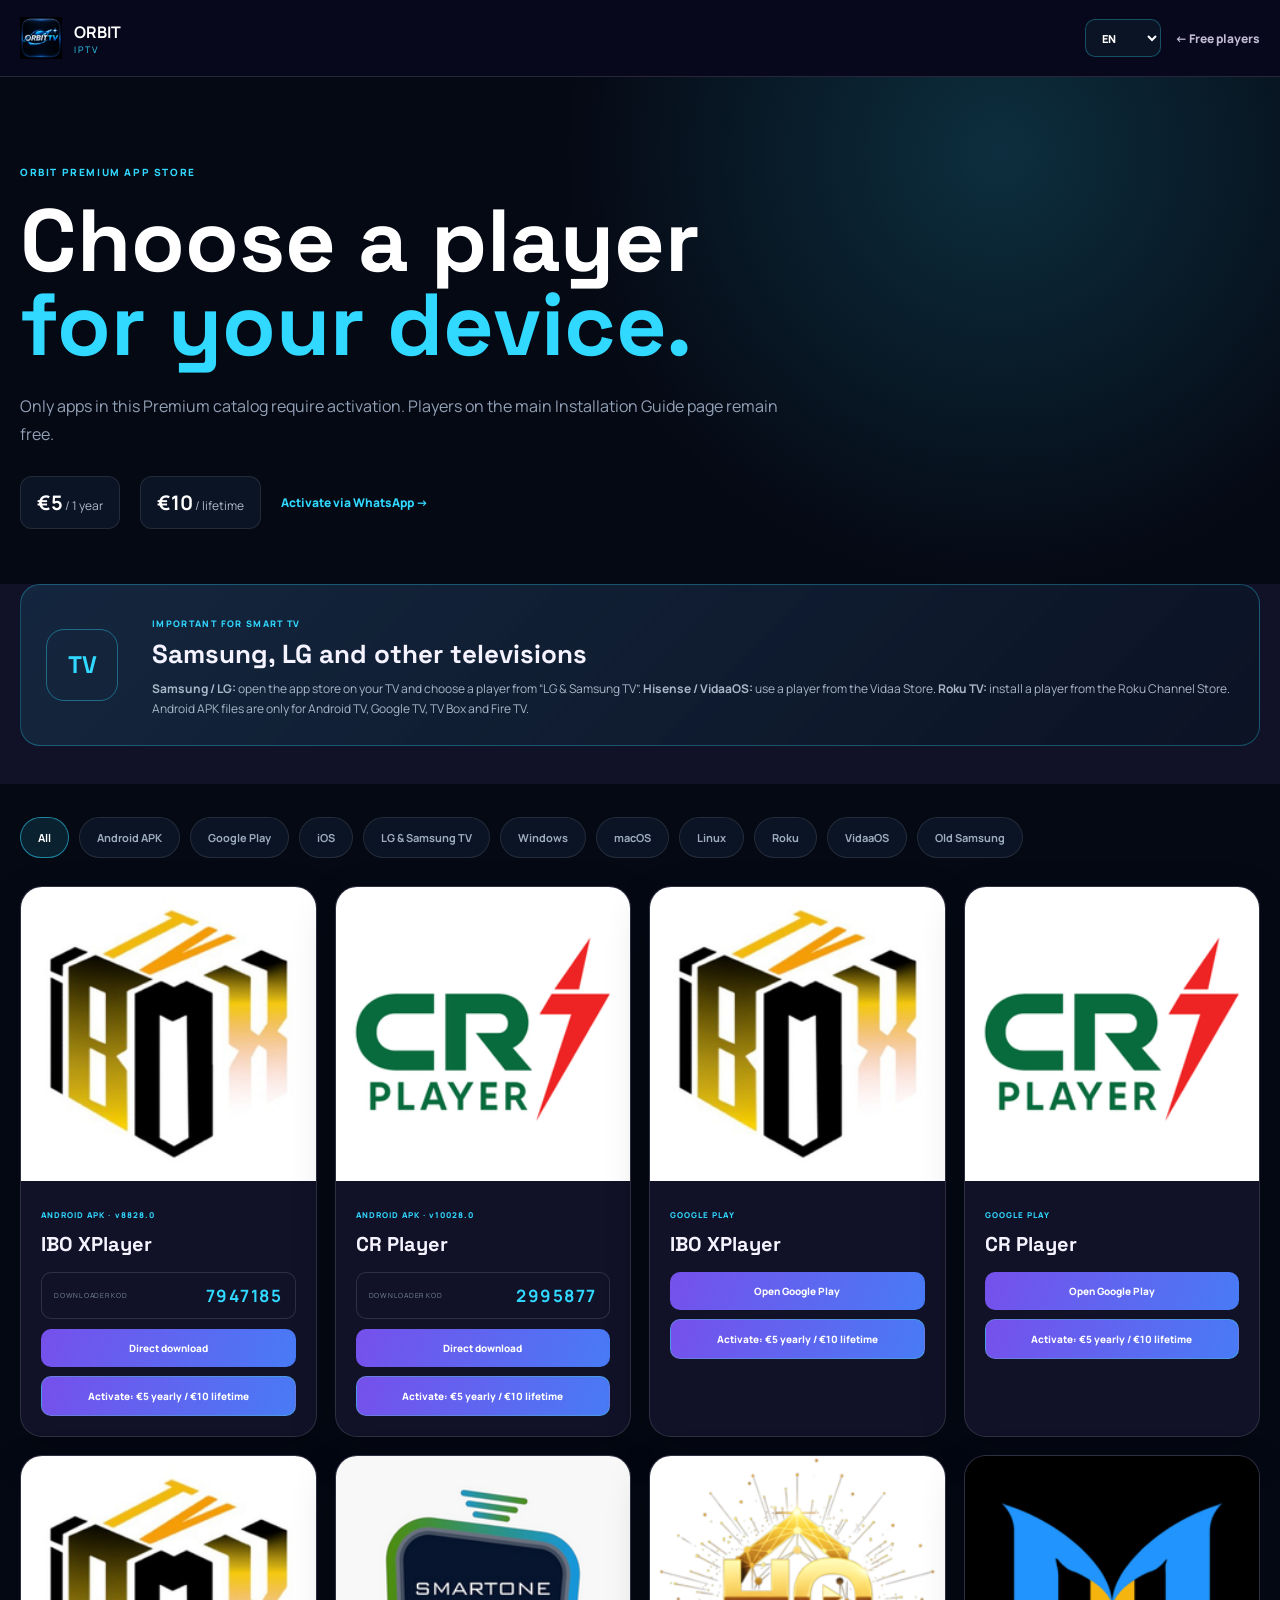
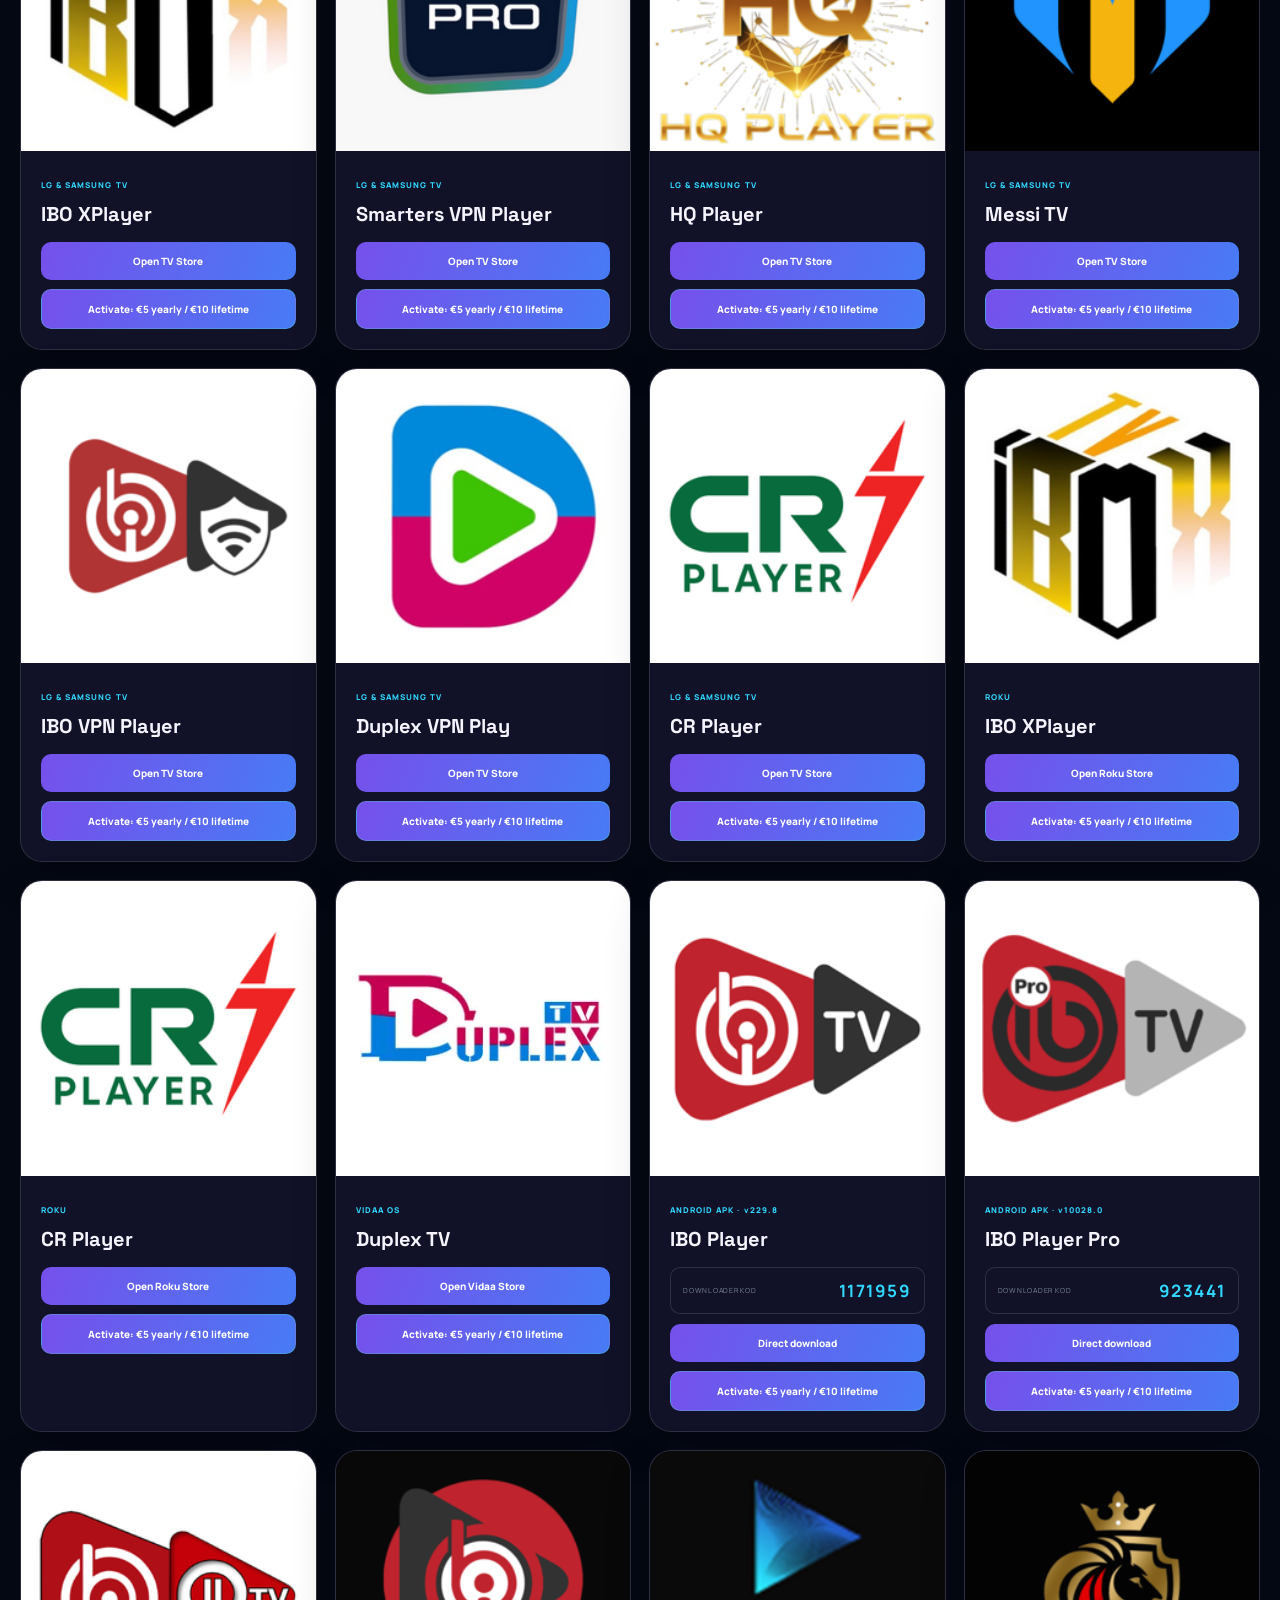
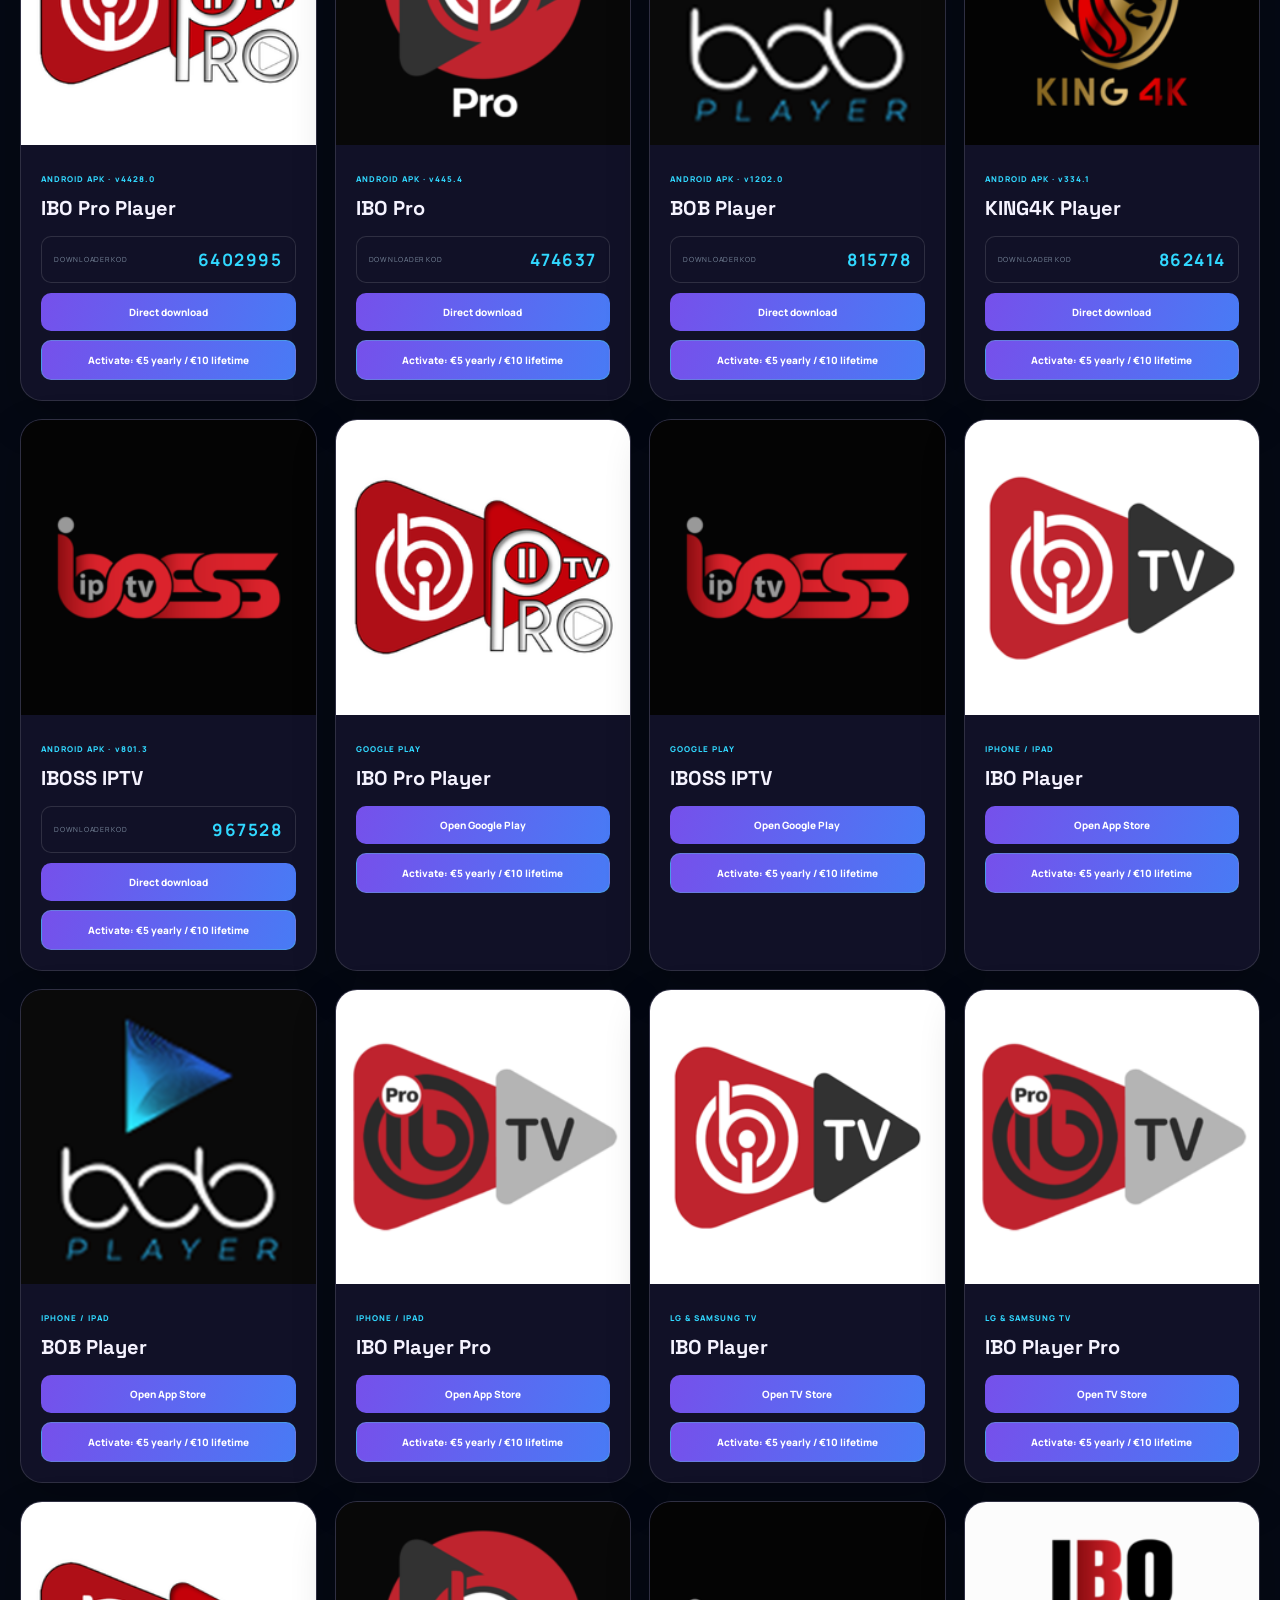
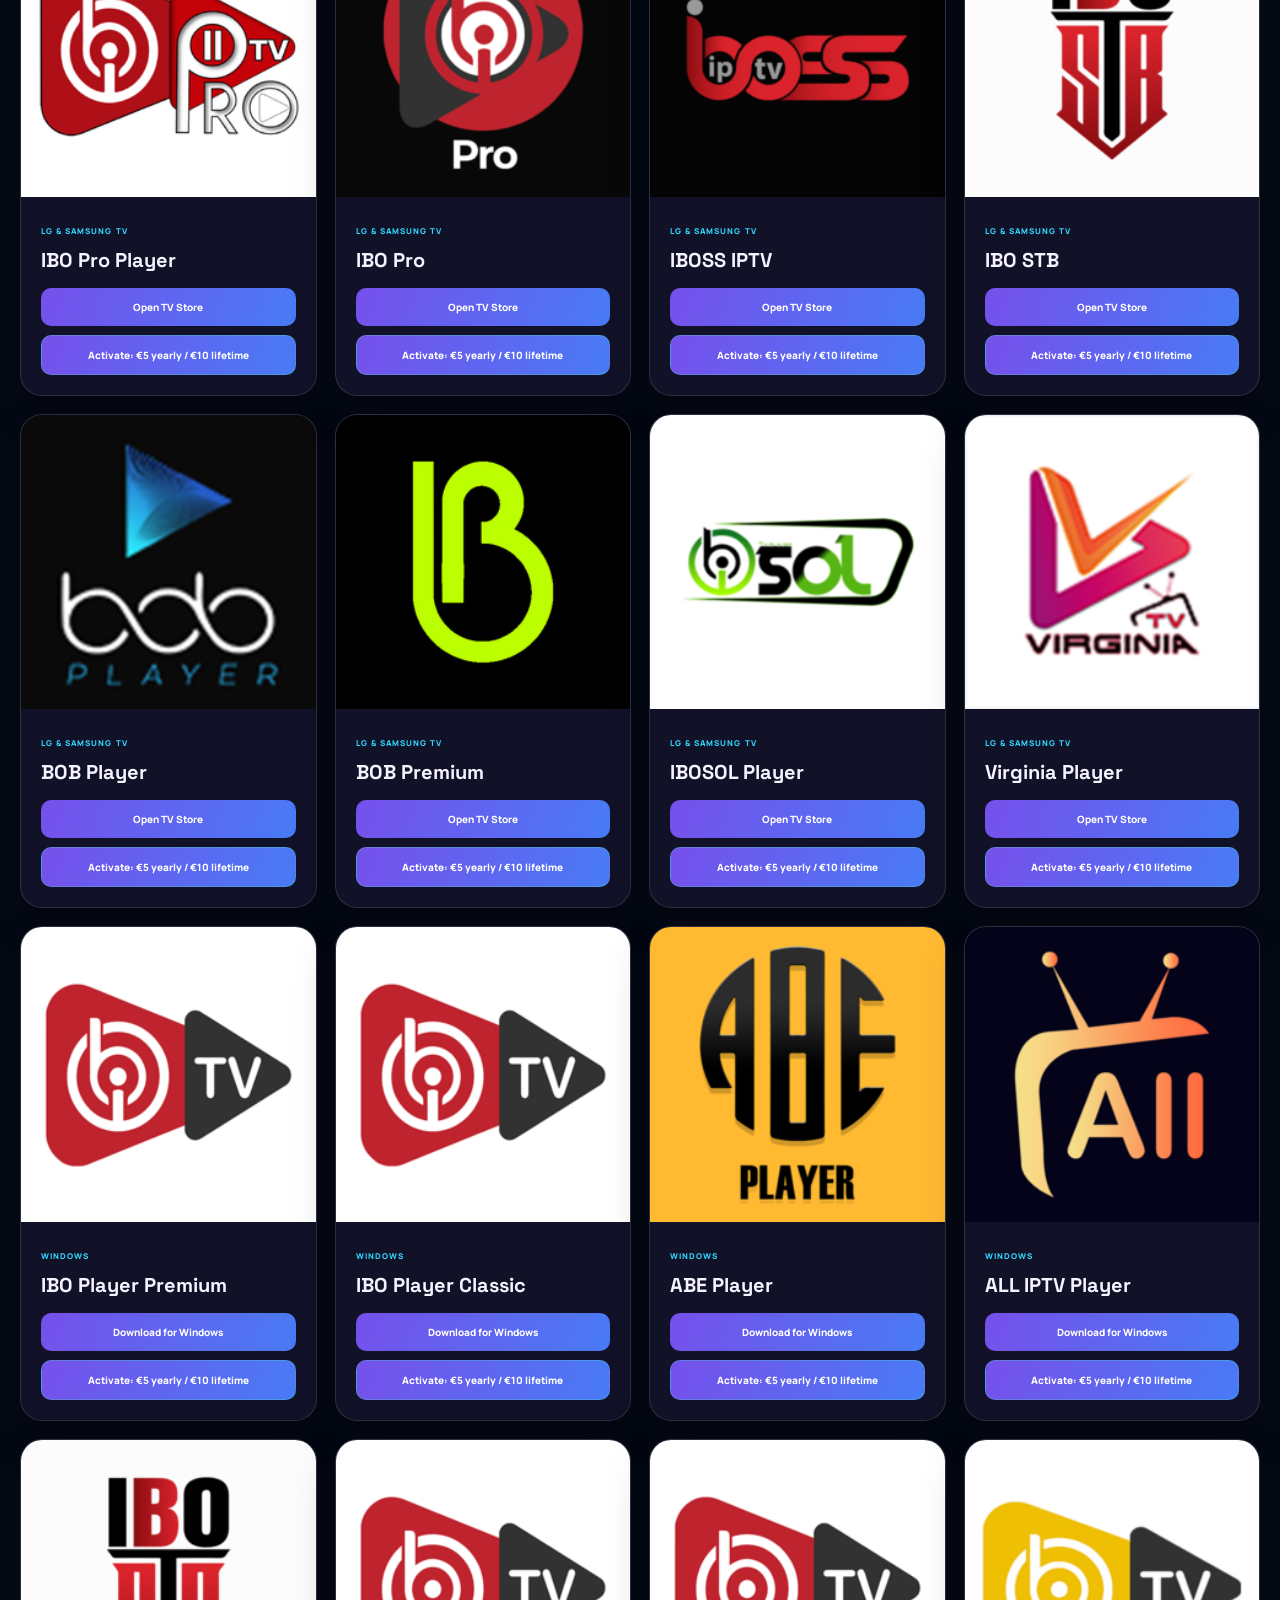
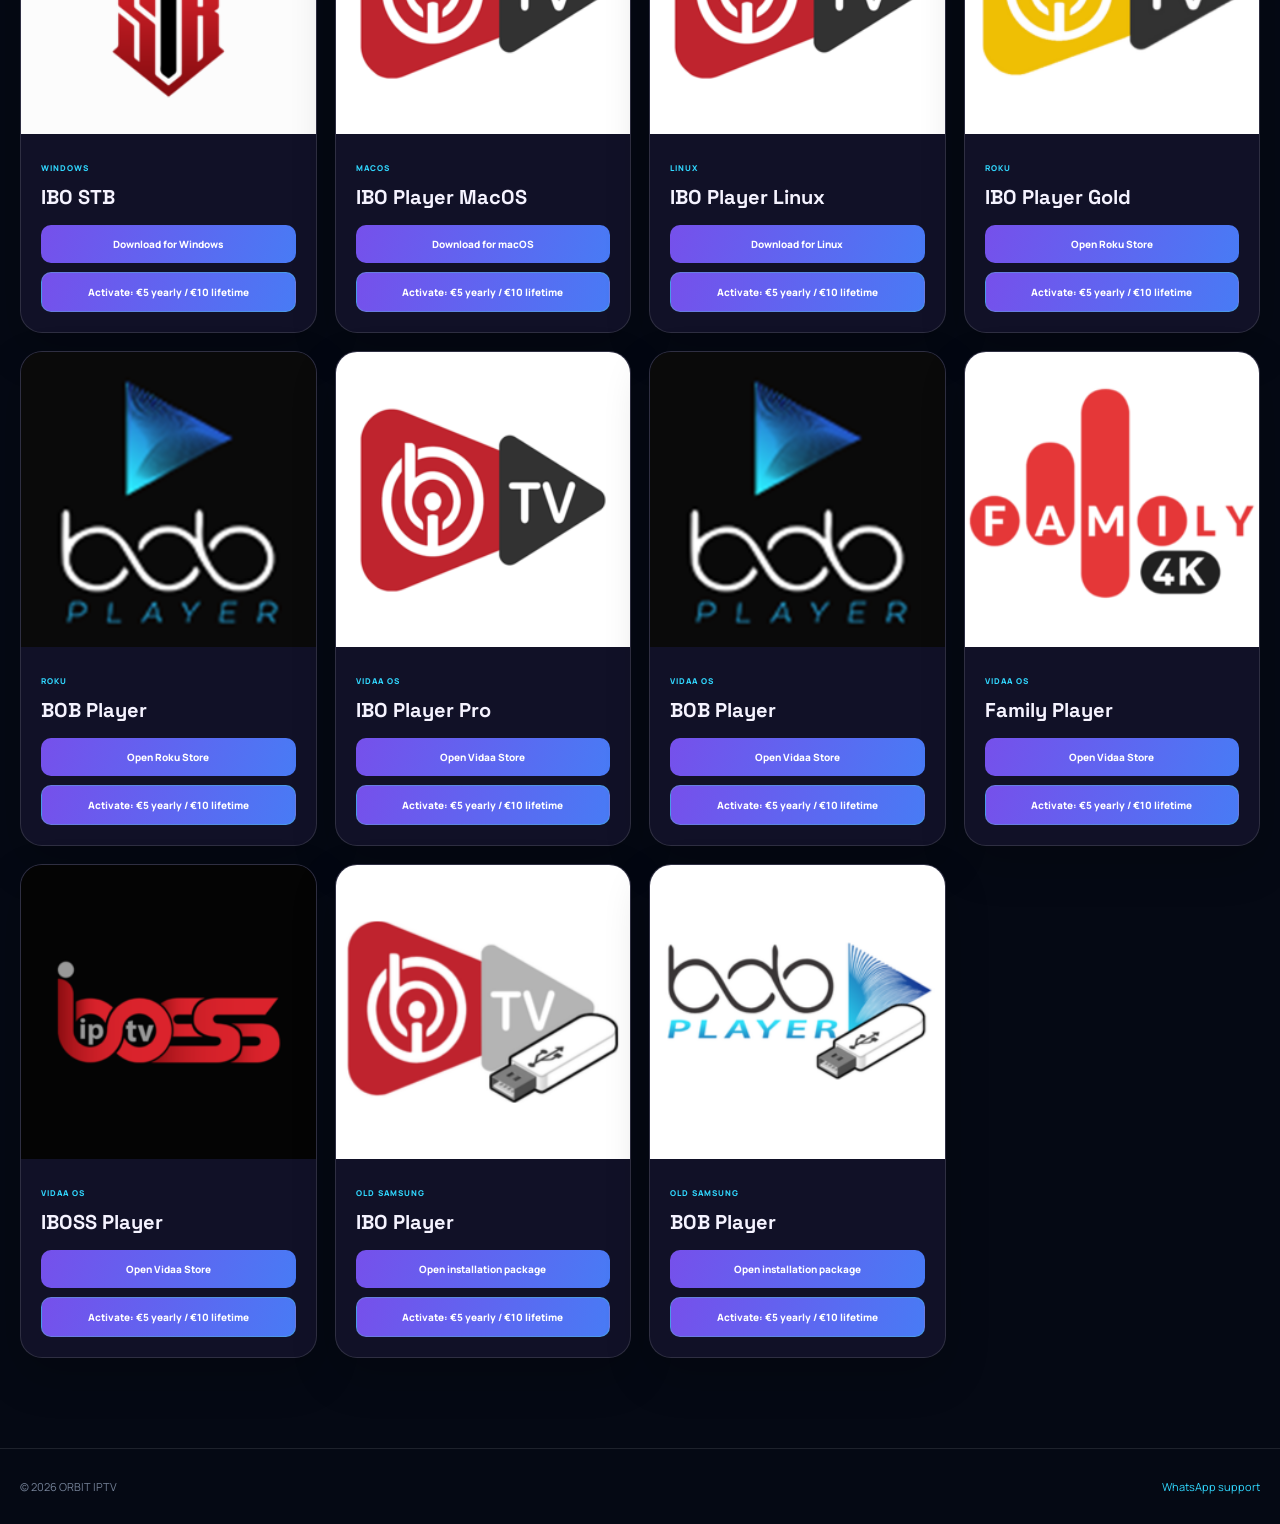
==== commit 2db7a60d: "Improve guide navigation and presentation without changing instructions" ====
--- a/activation/index.html
+++ b/activation/index.html
@@ -1,4 +1,14 @@
-<!doctype html><html lang="en"><head><script src="/site-language.js?v=20260912-full2" defer></script><meta charset="utf-8"><meta name="viewport" content="width=device-width,initial-scale=1"><meta name="theme-color" content="#050914"><meta name="description" content="ORBIT katalog premium playera za Android, Smart TV, Roku, VidaaOS i druge platforme."><title>Premium players — ORBIT IPTV</title><link rel="icon" href="../assets/orbit-logo-20260910.png"><link rel="preconnect" href="https://fonts.googleapis.com"><link rel="preconnect" href="https://fonts.gstatic.com" crossorigin><link href="https://fonts.googleapis.com/css2?family=Manrope:wght@400;500;600;700;800&family=Space+Grotesk:wght@600;700&display=swap" rel="stylesheet"><link rel="stylesheet" href="../../styles.css"><link rel="stylesheet" href="activation.css"></head><body>
+<!doctype html><html lang="en"><head><script src="/site-language.js?v=20260912-full2" defer></script><meta charset="utf-8"><meta name="viewport" content="width=device-width,initial-scale=1"><meta name="theme-color" content="#050914"><title>Premium IPTV Players &amp; Activation | Orbit IPTV</title><link rel="icon" href="../assets/orbit-logo-20260910.png"><link rel="preconnect" href="https://fonts.googleapis.com"><link rel="preconnect" href="https://fonts.gstatic.com" crossorigin><link href="https://fonts.googleapis.com/css2?family=Manrope:wght@400;500;600;700;800&family=Space+Grotesk:wght@600;700&display=swap" rel="stylesheet"><link rel="stylesheet" href="../../styles.css"><link rel="stylesheet" href="activation.css"><meta name="description" content="Browse premium IPTV players for Android, Smart TVs, iPhone and computers. Compare supported platforms and contact Orbit IPTV for player activation.">
+<meta name="robots" content="index,follow">
+<link rel="canonical" href="https://orbitiptv.github.io/Installation-Guide/activation/">
+<meta property="og:site_name" content="Orbit IPTV">
+<meta property="og:type" content="website">
+<meta property="og:title" content="Premium IPTV Players &amp; Activation | Orbit IPTV">
+<meta property="og:description" content="Browse premium IPTV players for Android, Smart TVs, iPhone and computers. Compare supported platforms and contact Orbit IPTV for player activation.">
+<meta property="og:url" content="https://orbitiptv.github.io/Installation-Guide/activation/">
+<meta property="og:image" content="https://orbitiptv.github.io/assets/orbit-logo.png">
+<link rel="stylesheet" href="https://orbitiptv.github.io/orbit-interior.css?v=20260926-final2"><link rel="stylesheet" href="../site-polish.css?v=20260926"><script src="https://orbitiptv.github.io/orbit-interior.js?v=20260926-final" defer></script>
+</head><body class="orbit-interior">
 <header class="activation-header"><div class="container header-inner"><a class="brand" href="../../"><img src="../assets/orbit-logo-20260910.png" alt="ORBIT IPTV logo"><span><b>ORBIT</b><small>IPTV</small></span></a><div class="header-actions"><select id="premiumLanguage" class="premium-language" aria-label="Izaberite jezik"><option value="bs">BS</option><option value="en">EN</option><option value="de">DE</option><option value="sl">SL</option><option value="it">IT</option></select><a class="back-link" href="../">← Besplatni playeri</a></div></div></header>
 <main><section class="activation-hero"><div class="container"><span class="kicker">ORBIT PREMIUM APP STORE</span><h1>Izaberite player<br><em>za svoj uređaj.</em></h1><p>Samo aplikacije u ovom Premium katalogu zahtijevaju aktivaciju. Playeri na glavnoj Installation Guide stranici ostaju besplatni.</p><div class="price-strip"><span><b>5 €</b> / 1 godina</span><span><b>10 €</b> / trajno</span><a href="https://wa.me/38669843976" target="_blank" rel="noopener">Aktivacija preko WhatsAppa →</a></div></div></section>
 <section class="smart-tv-note"><div class="container"><div class="tv-note-icon">TV</div><div><span>POSEBNO ZA SMART TV</span><h2>Samsung, LG i ostali televizori</h2><p><strong>Samsung / LG:</strong> otvorite trgovinu aplikacija na televizoru i izaberite jedan od playera u kategoriji „LG &amp; Samsung TV“. <strong>Hisense / VidaaOS:</strong> koristite Duplex TV iz Vidaa Storea. <strong>Roku TV:</strong> instalirajte IBO XPlayer ili CR Player iz Roku Channel Storea. Android APK je samo za Android TV, Google TV, TV Box i Fire TV — ne instalira se na Samsung Tizen, LG webOS, VidaaOS ili Roku.</p></div></div></section>
@@ -18,4 +28,5 @@
 <article class="app-card" data-platform="roku"><img src="assets/cr-roku.png" alt="CR Player logo"><div class="app-info"><span>ROKU</span><h2>CR Player</h2><a class="download-button" href="https://channelstore.roku.com/details/f67cd32cd7b6a49ac1f9b9de3494dbaf:7c2fe46417f3903f0f01ae39be3f2930/cr-player" target="_blank" rel="noopener">Otvori Roku Store</a><a class="order" href="https://wa.me/38669843976?text=Pozdrav%2C%20zelim%20aktivaciju%20CR%20Playera%20za%20Roku." target="_blank" rel="noopener">Aktiviraj: 5 € godišnje / 10 € trajno</a></div></article>
 <article class="app-card" data-platform="vidaa"><img src="assets/duplex-vidaa.webp" alt="Duplex TV logo"><div class="app-info"><span>VIDAA OS</span><h2>Duplex TV</h2><a class="download-button" href="https://apps.vidaa.com/web/app-detail?id=2558" target="_blank" rel="noopener">Otvori Vidaa Store</a><a class="order" href="https://wa.me/38669843976?text=Pozdrav%2C%20zelim%20aktivaciju%20Duplex%20TV%20playera." target="_blank" rel="noopener">Aktiviraj: 5 € godišnje / 10 € trajno</a></div></article>
 
-<article class="app-card ibo-source" data-platform="android"><img src="assets/ibo/ibo-player.png" alt="IBO Player logo"><div class="app-info"><span>ANDROID APK · v229.8</span><h2>IBO Player</h2><div class="code-box"><small>DOWNLOADER KOD</small><strong>1171959</strong></div><a class="download-button" href="https://ibodesk.com/iboupdate.apk" target="_blank" rel="noopener">Direct download</a><a class="order" href="https://wa.me/38669843976?text=Pozdrav%2C%20%C5%BEelim%20aktivaciju%20IBO%20Player%20playera%20za%20ANDROID%20APK." target="_blank" rel="noopener">Aktiviraj: 5 € godišnje / 10 € trajno</a></div></article><article class="app-card ibo-source" data-platform="android"><img src="assets/ibo/ibo-player-pro.png" alt="IBO Player Pro logo"><div class="app-info"><span>ANDROID APK · v10028.0</span><h2>IBO Player Pro</h2><div class="code-box"><small>DOWNLOADER KOD</small><strong>923441</strong></div><a class="download-button" href="https://ibodesk.com/iboplayerpro.apk" target="_blank" rel="noopener">Direct download</a><a class="order" href="https://wa.me/38669843976?text=Pozdrav%2C%20%C5%BEelim%20aktivaciju%20IBO%20Player%20Pro%20playera%20za%20ANDROID%20APK." target="_blank" rel="noopener">Aktiviraj: 5 € godišnje / 10 € trajno</a></div></article><article class="app-card ibo-source" data-platform="android"><img src="assets/ibo/ibo-pro-player.png" alt="IBO Pro Player logo"><div class="app-info"><span>ANDROID APK · v4428.0</span><h2>IBO Pro Player</h2><div class="code-box"><small>DOWNLOADER KOD</small><strong>6402995</strong></div><a class="download-button" href="https://ibodesk.com/iboproplayer.apk" target="_blank" rel="noopener">Direct download</a><a class="order" href="https://wa.me/38669843976?text=Pozdrav%2C%20%C5%BEelim%20aktivaciju%20IBO%20Pro%20Player%20playera%20za%20ANDROID%20APK." target="_blank" rel="noopener">Aktiviraj: 5 € godišnje / 10 € trajno</a></div></article><article class="app-card ibo-source" data-platform="android"><img src="assets/ibo/ibo-pro.png" alt="IBO Pro logo"><div class="app-info"><span>ANDROID APK · v445.4</span><h2>IBO Pro</h2><div class="code-box"><small>DOWNLOADER KOD</small><strong>474637</strong></div><a class="download-button" href="https://ibodesk.com/iboprocode.apk" target="_blank" rel="noopener">Direct download</a><a class="order" href="https://wa.me/38669843976?text=Pozdrav%2C%20%C5%BEelim%20aktivaciju%20IBO%20Pro%20playera%20za%20ANDROID%20APK." target="_blank" rel="noopener">Aktiviraj: 5 € godišnje / 10 € trajno</a></div></article><article class="app-card ibo-source" data-platform="android"><img src="assets/ibo/bob-android.png" alt="BOB Player logo"><div class="app-info"><span>ANDROID APK · v1202.0</span><h2>BOB Player</h2><div class="code-box"><small>DOWNLOADER KOD</small><strong>815778</strong></div><a class="download-button" href="https://ibodesk.com/bob.apk" target="_blank" rel="noopener">Direct download</a><a class="order" href="https://wa.me/38669843976?text=Pozdrav%2C%20%C5%BEelim%20aktivaciju%20BOB%20Player%20playera%20za%20ANDROID%20APK." target="_blank" rel="noopener">Aktiviraj: 5 € godišnje / 10 € trajno</a></div></article><article class="app-card ibo-source" data-platform="android"><img src="assets/ibo/king4k.png" alt="KING4K Player logo"><div class="app-info"><span>ANDROID APK · v334.1</span><h2>KING4K Player</h2><div class="code-box"><small>DOWNLOADER KOD</small><strong>862414</strong></div><a class="download-button" href="https://ibodesk.com/king4k.apk" target="_blank" rel="noopener">Direct download</a><a class="order" href="https://wa.me/38669843976?text=Pozdrav%2C%20%C5%BEelim%20aktivaciju%20KING4K%20Player%20playera%20za%20ANDROID%20APK." target="_blank" rel="noopener">Aktiviraj: 5 € godišnje / 10 € trajno</a></div></article><article class="app-card ibo-source" data-platform="android"><img src="assets/ibo/iboss-android.png" alt="IBOSS IPTV logo"><div class="app-info"><span>ANDROID APK · v801.3</span><h2>IBOSS IPTV</h2><div class="code-box"><small>DOWNLOADER KOD</small><strong>967528</strong></div><a class="download-button" href="https://ibodesk.com/iboss.apk" target="_blank" rel="noopener">Direct download</a><a class="order" href="https://wa.me/38669843976?text=Pozdrav%2C%20%C5%BEelim%20aktivaciju%20IBOSS%20IPTV%20playera%20za%20ANDROID%20APK." target="_blank" rel="noopener">Aktiviraj: 5 € godišnje / 10 € trajno</a></div></article><article class="app-card ibo-source" data-platform="google-play"><img src="assets/ibo/ibo-pro-google.png" alt="IBO Pro Player logo"><div class="app-info"><span>GOOGLE PLAY</span><h2>IBO Pro Player</h2><a class="download-button" href="https://play.google.com/store/apps/details?id=com.rifftica.proplayerpulse" target="_blank" rel="noopener">Otvori Google Play</a><a class="order" href="https://wa.me/38669843976?text=Pozdrav%2C%20%C5%BEelim%20aktivaciju%20IBO%20Pro%20Player%20playera%20za%20GOOGLE%20PLAY." target="_blank" rel="noopener">Aktiviraj: 5 € godišnje / 10 € trajno</a></div></article><article class="app-card ibo-source" data-platform="google-play"><img src="assets/ibo/iboss-google.png" alt="IBOSS IPTV logo"><div class="app-info"><span>GOOGLE PLAY</span><h2>IBOSS IPTV</h2><a class="download-button" href="https://play.google.com/store/apps/details?id=com.laalten.oochomaut" target="_blank" rel="noopener">Otvori Google Play</a><a class="order" href="https://wa.me/38669843976?text=Pozdrav%2C%20%C5%BEelim%20aktivaciju%20IBOSS%20IPTV%20playera%20za%20GOOGLE%20PLAY." target="_blank" rel="noopener">Aktiviraj: 5 € godišnje / 10 € trajno</a></div></article><article class="app-card ibo-source" data-platform="ios"><img src="assets/ibo/ibo-ios.png" alt="IBO Player logo"><div class="app-info"><span>IPHONE / IPAD</span><h2>IBO Player</h2><a class="download-button" href="https://apps.apple.com/us/app/ibo-player/id1547652240" target="_blank" rel="noopener">Otvori App Store</a><a class="order" href="https://wa.me/38669843976?text=Pozdrav%2C%20%C5%BEelim%20aktivaciju%20IBO%20Player%20playera%20za%20IPHONE%20%2F%20IPAD." target="_blank" rel="noopener">Aktiviraj: 5 € godišnje / 10 € trajno</a></div></article><article class="app-card ibo-source" data-platform="ios"><img src="assets/ibo/bob-ios.png" alt="BOB Player logo"><div class="app-info"><span>IPHONE / IPAD</span><h2>BOB Player</h2><a class="download-button" href="https://apps.apple.com/us/app/bob-player/id1641620817" target="_blank" rel="noopener">Otvori App Store</a><a class="order" href="https://wa.me/38669843976?text=Pozdrav%2C%20%C5%BEelim%20aktivaciju%20BOB%20Player%20playera%20za%20IPHONE%20%2F%20IPAD." target="_blank" rel="noopener">Aktiviraj: 5 € godišnje / 10 € trajno</a></div></article><article class="app-card ibo-source" data-platform="ios"><img src="assets/ibo/ibo-pro-ios.png" alt="IBO Player Pro logo"><div class="app-info"><span>IPHONE / IPAD</span><h2>IBO Player Pro</h2><a class="download-button" href="https://apps.apple.com/us/app/ibo-player-pro/id1669696096" target="_blank" rel="noopener">Otvori App Store</a><a class="order" href="https://wa.me/38669843976?text=Pozdrav%2C%20%C5%BEelim%20aktivaciju%20IBO%20Player%20Pro%20playera%20za%20IPHONE%20%2F%20IPAD." target="_blank" rel="noopener">Aktiviraj: 5 € godišnje / 10 € trajno</a></div></article><article class="app-card ibo-source" data-platform="lg-samsung"><img src="assets/ibo/ibo-tv.png" alt="IBO Player logo"><div class="app-info"><span>LG & SAMSUNG TV</span><h2>IBO Player</h2><a class="download-button" href="https://us.lgappstv.com/main/tvapp/detail?appId=1078555" target="_blank" rel="noopener">Otvori TV Store</a><a class="order" href="https://wa.me/38669843976?text=Pozdrav%2C%20%C5%BEelim%20aktivaciju%20IBO%20Player%20playera%20za%20LG%20%26%20SAMSUNG%20TV." target="_blank" rel="noopener">Aktiviraj: 5 € godišnje / 10 € trajno</a></div></article><article class="app-card ibo-source" data-platform="lg-samsung"><img src="assets/ibo/ibo-player-pro-tv.png" alt="IBO Player Pro logo"><div class="app-info"><span>LG & SAMSUNG TV</span><h2>IBO Player Pro</h2><a class="download-button" href="https://us.lgappstv.com/main/tvapp/detail?appId=1203978" target="_blank" rel="noopener">Otvori TV Store</a><a class="order" href="https://wa.me/38669843976?text=Pozdrav%2C%20%C5%BEelim%20aktivaciju%20IBO%20Player%20Pro%20playera%20za%20LG%20%26%20SAMSUNG%20TV." target="_blank" rel="noopener">Aktiviraj: 5 € godišnje / 10 € trajno</a></div></article><article class="app-card ibo-source" data-platform="lg-samsung"><img src="assets/ibo/ibo-pro-player-tv.png" alt="IBO Pro Player logo"><div class="app-info"><span>LG & SAMSUNG TV</span><h2>IBO Pro Player</h2><a class="download-button" href="https://us.lgappstv.com/main/tvapp/detail?appId=1268697" target="_blank" rel="noopener">Otvori TV Store</a><a class="order" href="https://wa.me/38669843976?text=Pozdrav%2C%20%C5%BEelim%20aktivaciju%20IBO%20Pro%20Player%20playera%20za%20LG%20%26%20SAMSUNG%20TV." target="_blank" rel="noopener">Aktiviraj: 5 € godišnje / 10 € trajno</a></div></article><article class="app-card ibo-source" data-platform="lg-samsung"><img src="assets/ibo/ibo-pro-tv.png" alt="IBO Pro logo"><div class="app-info"><span>LG & SAMSUNG TV</span><h2>IBO Pro</h2><a class="download-button" href="https://us.lgappstv.com/main/tvapp/detail?appId=1209642" target="_blank" rel="noopener">Otvori TV Store</a><a class="order" href="https://wa.me/38669843976?text=Pozdrav%2C%20%C5%BEelim%20aktivaciju%20IBO%20Pro%20playera%20za%20LG%20%26%20SAMSUNG%20TV." target="_blank" rel="noopener">Aktiviraj: 5 € godišnje / 10 € trajno</a></div></article><article class="app-card ibo-source" data-platform="lg-samsung"><img src="assets/ibo/iboss-tv.png" alt="IBOSS IPTV logo"><div class="app-info"><span>LG & SAMSUNG TV</span><h2>IBOSS IPTV</h2><a class="download-button" href="https://us.lgappstv.com/main/tvapp/detail?appId=1186254" target="_blank" rel="noopener">Otvori TV Store</a><a class="order" href="https://wa.me/38669843976?text=Pozdrav%2C%20%C5%BEelim%20aktivaciju%20IBOSS%20IPTV%20playera%20za%20LG%20%26%20SAMSUNG%20TV." target="_blank" rel="noopener">Aktiviraj: 5 € godišnje / 10 € trajno</a></div></article><article class="app-card ibo-source" data-platform="lg-samsung"><img src="assets/ibo/ibo-stb-tv.png" alt="IBO STB logo"><div class="app-info"><span>LG & SAMSUNG TV</span><h2>IBO STB</h2><a class="download-button" href="https://us.lgappstv.com/main/tvapp/detail?appId=1220869" target="_blank" rel="noopener">Otvori TV Store</a><a class="order" href="https://wa.me/38669843976?text=Pozdrav%2C%20%C5%BEelim%20aktivaciju%20IBO%20STB%20playera%20za%20LG%20%26%20SAMSUNG%20TV." target="_blank" rel="noopener">Aktiviraj: 5 € godišnje / 10 € trajno</a></div></article><article class="app-card ibo-source" data-platform="lg-samsung"><img src="assets/ibo/bob-tv.png" alt="BOB Player logo"><div class="app-info"><span>LG & SAMSUNG TV</span><h2>BOB Player</h2><a class="download-button" href="https://us.lgappstv.com/main/tvapp/detail?appId=1140697" target="_blank" rel="noopener">Otvori TV Store</a><a class="order" href="https://wa.me/38669843976?text=Pozdrav%2C%20%C5%BEelim%20aktivaciju%20BOB%20Player%20playera%20za%20LG%20%26%20SAMSUNG%20TV." target="_blank" rel="noopener">Aktiviraj: 5 € godišnje / 10 € trajno</a></div></article><article class="app-card ibo-source" data-platform="lg-samsung"><img src="assets/ibo/bob-premium-tv.png" alt="BOB Premium logo"><div class="app-info"><span>LG & SAMSUNG TV</span><h2>BOB Premium</h2><a class="download-button" href="https://us.lgappstv.com/main/tvapp/detail?appId=1250094" target="_blank" rel="noopener">Otvori TV Store</a><a class="order" href="https://wa.me/38669843976?text=Pozdrav%2C%20%C5%BEelim%20aktivaciju%20BOB%20Premium%20playera%20za%20LG%20%26%20SAMSUNG%20TV." target="_blank" rel="noopener">Aktiviraj: 5 € godišnje / 10 € trajno</a></div></article><article class="app-card ibo-source" data-platform="lg-samsung"><img src="assets/ibo/ibosol-tv.png" alt="IBOSOL Player logo"><div class="app-info"><span>LG & SAMSUNG TV</span><h2>IBOSOL Player</h2><a class="download-button" href="https://us.lgappstv.com/main/tvapp/detail?appId=1222257" target="_blank" rel="noopener">Otvori TV Store</a><a class="order" href="https://wa.me/38669843976?text=Pozdrav%2C%20%C5%BEelim%20aktivaciju%20IBOSOL%20Player%20playera%20za%20LG%20%26%20SAMSUNG%20TV." target="_blank" rel="noopener">Aktiviraj: 5 € godišnje / 10 € trajno</a></div></article><article class="app-card ibo-source" data-platform="lg-samsung"><img src="assets/ibo/virginia-tv.png" alt="Virginia Player logo"><div class="app-info"><span>LG & SAMSUNG TV</span><h2>Virginia Player</h2><a class="download-button" href="https://us.lgappstv.com/main/tvapp/detail?appId=1127443" target="_blank" rel="noopener">Otvori TV Store</a><a class="order" href="https://wa.me/38669843976?text=Pozdrav%2C%20%C5%BEelim%20aktivaciju%20Virginia%20Player%20playera%20za%20LG%20%26%20SAMSUNG%20TV." target="_blank" rel="noopener">Aktiviraj: 5 € godišnje / 10 € trajno</a></div></article><article class="app-card ibo-source" data-platform="windows"><img src="assets/ibo/ibo-premium-win.png" alt="IBO Player Premium logo"><div class="app-info"><span>WINDOWS</span><h2>IBO Player Premium</h2><a class="download-button" href="https://ibodesk.com/ibopremiumwindows.zip" target="_blank" rel="noopener">Preuzmi za Windows</a><a class="order" href="https://wa.me/38669843976?text=Pozdrav%2C%20%C5%BEelim%20aktivaciju%20IBO%20Player%20Premium%20playera%20za%20WINDOWS." target="_blank" rel="noopener">Aktiviraj: 5 € godišnje / 10 € trajno</a></div></article><article class="app-card ibo-source" data-platform="windows"><img src="assets/ibo/ibo-classic-win.png" alt="IBO Player Classic logo"><div class="app-info"><span>WINDOWS</span><h2>IBO Player Classic</h2><a class="download-button" href="https://ibodesk.com/iboplayerwindows.zip" target="_blank" rel="noopener">Preuzmi za Windows</a><a class="order" href="https://wa.me/38669843976?text=Pozdrav%2C%20%C5%BEelim%20aktivaciju%20IBO%20Player%20Classic%20playera%20za%20WINDOWS." target="_blank" rel="noopener">Aktiviraj: 5 € godišnje / 10 € trajno</a></div></article><article class="app-card ibo-source" data-platform="windows"><img src="assets/ibo/abe-win.png" alt="ABE Player logo"><div class="app-info"><span>WINDOWS</span><h2>ABE Player</h2><a class="download-button" href="https://ibodesk.com/abewindows.zip" target="_blank" rel="noopener">Preuzmi za Windows</a><a class="order" href="https://wa.me/38669843976?text=Pozdrav%2C%20%C5%BEelim%20aktivaciju%20ABE%20Player%20playera%20za%20WINDOWS." target="_blank" rel="noopener">Aktiviraj: 5 € godišnje / 10 € trajno</a></div></article><article class="app-card ibo-source" data-platform="windows"><img src="assets/ibo/all-iptv-win.png" alt="ALL IPTV Player logo"><div class="app-info"><span>WINDOWS</span><h2>ALL IPTV Player</h2><a class="download-button" href="https://ibodesk.com/allplayerwindows.zip" target="_blank" rel="noopener">Preuzmi za Windows</a><a class="order" href="https://wa.me/38669843976?text=Pozdrav%2C%20%C5%BEelim%20aktivaciju%20ALL%20IPTV%20Player%20playera%20za%20WINDOWS." target="_blank" rel="noopener">Aktiviraj: 5 € godišnje / 10 € trajno</a></div></article><article class="app-card ibo-source" data-platform="windows"><img src="assets/ibo/ibo-stb-win.png" alt="IBO STB logo"><div class="app-info"><span>WINDOWS</span><h2>IBO STB</h2><a class="download-button" href="https://ibodesk.com/ibostbwindows.zip" target="_blank" rel="noopener">Preuzmi za Windows</a><a class="order" href="https://wa.me/38669843976?text=Pozdrav%2C%20%C5%BEelim%20aktivaciju%20IBO%20STB%20playera%20za%20WINDOWS." target="_blank" rel="noopener">Aktiviraj: 5 € godišnje / 10 € trajno</a></div></article><article class="app-card ibo-source" data-platform="macos"><img src="assets/ibo/ibo-macos.png" alt="IBO Player MacOS logo"><div class="app-info"><span>MACOS</span><h2>IBO Player MacOS</h2><a class="download-button" href="https://iboplayer.com/app_downloads/iboPlayer.dmg" target="_blank" rel="noopener">Download for macOS</a><a class="order" href="https://wa.me/38669843976?text=Pozdrav%2C%20%C5%BEelim%20aktivaciju%20IBO%20Player%20MacOS%20playera%20za%20MACOS." target="_blank" rel="noopener">Aktiviraj: 5 € godišnje / 10 € trajno</a></div></article><article class="app-card ibo-source" data-platform="linux"><img src="assets/ibo/ibo-linux.png" alt="IBO Player Linux logo"><div class="app-info"><span>LINUX</span><h2>IBO Player Linux</h2><a class="download-button" href="https://iboplayer.com/app_downloads/ibo-player_1.0.0_amd64.snap" target="_blank" rel="noopener">Preuzmi za Linux</a><a class="order" href="https://wa.me/38669843976?text=Pozdrav%2C%20%C5%BEelim%20aktivaciju%20IBO%20Player%20Linux%20playera%20za%20LINUX." target="_blank" rel="noopener">Aktiviraj: 5 € godišnje / 10 € trajno</a></div></article><article class="app-card ibo-source" data-platform="roku"><img src="assets/ibo/ibo-gold-roku.png" alt="IBO Player Gold logo"><div class="app-info"><span>ROKU</span><h2>IBO Player Gold</h2><a class="download-button" href="https://channelstore.roku.com/details/479c39d11c23123ae2aaf1af5033fb8d:173203c8e700a5f7c31f1ffd381ef421/ibo-player-gold" target="_blank" rel="noopener">Otvori Roku Store</a><a class="order" href="https://wa.me/38669843976?text=Pozdrav%2C%20%C5%BEelim%20aktivaciju%20IBO%20Player%20Gold%20playera%20za%20ROKU." target="_blank" rel="noopener">Aktiviraj: 5 € godišnje / 10 € trajno</a></div></article><article class="app-card ibo-source" data-platform="roku"><img src="assets/ibo/bob-roku.png" alt="BOB Player logo"><div class="app-info"><span>ROKU</span><h2>BOB Player</h2><a class="download-button" href="https://channelstore.roku.com/details/065074301dcedfed5a3e779a39457b95:33843cf723d8527d6f6d9752744dbfc5/bob-player" target="_blank" rel="noopener">Otvori Roku Store</a><a class="order" href="https://wa.me/38669843976?text=Pozdrav%2C%20%C5%BEelim%20aktivaciju%20BOB%20Player%20playera%20za%20ROKU." target="_blank" rel="noopener">Aktiviraj: 5 € godišnje / 10 € trajno</a></div></article><article class="app-card ibo-source" data-platform="vidaa"><img src="assets/ibo/ibo-pro-vidaa.png" alt="IBO Player Pro logo"><div class="app-info"><span>VIDAA OS</span><h2>IBO Player Pro</h2><a class="download-button" href="https://apps.vidaa.com/web/app-detail?id=2100" target="_blank" rel="noopener">Otvori Vidaa Store</a><a class="order" href="https://wa.me/38669843976?text=Pozdrav%2C%20%C5%BEelim%20aktivaciju%20IBO%20Player%20Pro%20playera%20za%20VIDAA%20OS." target="_blank" rel="noopener">Aktiviraj: 5 € godišnje / 10 € trajno</a></div></article><article class="app-card ibo-source" data-platform="vidaa"><img src="assets/ibo/bob-vidaa.png" alt="BOB Player logo"><div class="app-info"><span>VIDAA OS</span><h2>BOB Player</h2><a class="download-button" href="https://apps.vidaa.com/web/home" target="_blank" rel="noopener">Otvori Vidaa Store</a><a class="order" href="https://wa.me/38669843976?text=Pozdrav%2C%20%C5%BEelim%20aktivaciju%20BOB%20Player%20playera%20za%20VIDAA%20OS." target="_blank" rel="noopener">Aktiviraj: 5 € godišnje / 10 € trajno</a></div></article><article class="app-card ibo-source" data-platform="vidaa"><img src="assets/ibo/family-vidaa.png" alt="Family Player logo"><div class="app-info"><span>VIDAA OS</span><h2>Family Player</h2><a class="download-button" href="https://apps.vidaa.com/web/home" target="_blank" rel="noopener">Otvori Vidaa Store</a><a class="order" href="https://wa.me/38669843976?text=Pozdrav%2C%20%C5%BEelim%20aktivaciju%20Family%20Player%20playera%20za%20VIDAA%20OS." target="_blank" rel="noopener">Aktiviraj: 5 € godišnje / 10 € trajno</a></div></article><article class="app-card ibo-source" data-platform="vidaa"><img src="assets/ibo/iboss-vidaa.png" alt="IBOSS Player logo"><div class="app-info"><span>VIDAA OS</span><h2>IBOSS Player</h2><a class="download-button" href="https://apps.vidaa.com/web/app-detail?id=2146" target="_blank" rel="noopener">Otvori Vidaa Store</a><a class="order" href="https://wa.me/38669843976?text=Pozdrav%2C%20%C5%BEelim%20aktivaciju%20IBOSS%20Player%20playera%20za%20VIDAA%20OS." target="_blank" rel="noopener">Aktiviraj: 5 € godišnje / 10 € trajno</a></div></article><article class="app-card ibo-source" data-platform="old-samsung"><img src="assets/ibo/ibo-old-samsung.png" alt="IBO Player logo"><div class="app-info"><span>OLD SAMSUNG</span><h2>IBO Player</h2><a class="download-button" href="https://e.pcloud.link/publink/show?code=kZxxqIZNk9TJOTPUbLScdhjoSvp774xtt77" target="_blank" rel="noopener">Otvori instalacijski paket</a><a class="order" href="https://wa.me/38669843976?text=Pozdrav%2C%20%C5%BEelim%20aktivaciju%20IBO%20Player%20playera%20za%20STARI%20SAMSUNG." target="_blank" rel="noopener">Aktiviraj: 5 € godišnje / 10 € trajno</a></div></article><article class="app-card ibo-source" data-platform="old-samsung"><img src="assets/ibo/bob-old-samsung.png" alt="BOB Player logo"><div class="app-info"><span>OLD SAMSUNG</span><h2>BOB Player</h2><a class="download-button" href="https://e.pcloud.link/publink/show?code=kZxxqIZNk9TJOTPUbLScdhjoSvp774xtt77" target="_blank" rel="noopener">Otvori instalacijski paket</a><a class="order" href="https://wa.me/38669843976?text=Pozdrav%2C%20%C5%BEelim%20aktivaciju%20BOB%20Player%20playera%20za%20STARI%20SAMSUNG." target="_blank" rel="noopener">Aktiviraj: 5 € godišnje / 10 € trajno</a></div></article></div></div></section></main><footer><div class="container"><span>© 2026 ORBIT IPTV</span><a href="https://wa.me/38669843976" target="_blank" rel="noopener">WhatsApp podrška</a></div></footer><script src="activation.js"></script></body></html>
+<article class="app-card ibo-source" data-platform="android"><img src="assets/ibo/ibo-player.png" alt="IBO Player logo"><div class="app-info"><span>ANDROID APK · v229.8</span><h2>IBO Player</h2><div class="code-box"><small>DOWNLOADER KOD</small><strong>1171959</strong></div><a class="download-button" href="https://ibodesk.com/iboupdate.apk" target="_blank" rel="noopener">Direct download</a><a class="order" href="https://wa.me/38669843976?text=Pozdrav%2C%20%C5%BEelim%20aktivaciju%20IBO%20Player%20playera%20za%20ANDROID%20APK." target="_blank" rel="noopener">Aktiviraj: 5 € godišnje / 10 € trajno</a></div></article><article class="app-card ibo-source" data-platform="android"><img src="assets/ibo/ibo-player-pro.png" alt="IBO Player Pro logo"><div class="app-info"><span>ANDROID APK · v10028.0</span><h2>IBO Player Pro</h2><div class="code-box"><small>DOWNLOADER KOD</small><strong>923441</strong></div><a class="download-button" href="https://ibodesk.com/iboplayerpro.apk" target="_blank" rel="noopener">Direct download</a><a class="order" href="https://wa.me/38669843976?text=Pozdrav%2C%20%C5%BEelim%20aktivaciju%20IBO%20Player%20Pro%20playera%20za%20ANDROID%20APK." target="_blank" rel="noopener">Aktiviraj: 5 € godišnje / 10 € trajno</a></div></article><article class="app-card ibo-source" data-platform="android"><img src="assets/ibo/ibo-pro-player.png" alt="IBO Pro Player logo"><div class="app-info"><span>ANDROID APK · v4428.0</span><h2>IBO Pro Player</h2><div class="code-box"><small>DOWNLOADER KOD</small><strong>6402995</strong></div><a class="download-button" href="https://ibodesk.com/iboproplayer.apk" target="_blank" rel="noopener">Direct download</a><a class="order" href="https://wa.me/38669843976?text=Pozdrav%2C%20%C5%BEelim%20aktivaciju%20IBO%20Pro%20Player%20playera%20za%20ANDROID%20APK." target="_blank" rel="noopener">Aktiviraj: 5 € godišnje / 10 € trajno</a></div></article><article class="app-card ibo-source" data-platform="android"><img src="assets/ibo/ibo-pro.png" alt="IBO Pro logo"><div class="app-info"><span>ANDROID APK · v445.4</span><h2>IBO Pro</h2><div class="code-box"><small>DOWNLOADER KOD</small><strong>474637</strong></div><a class="download-button" href="https://ibodesk.com/iboprocode.apk" target="_blank" rel="noopener">Direct download</a><a class="order" href="https://wa.me/38669843976?text=Pozdrav%2C%20%C5%BEelim%20aktivaciju%20IBO%20Pro%20playera%20za%20ANDROID%20APK." target="_blank" rel="noopener">Aktiviraj: 5 € godišnje / 10 € trajno</a></div></article><article class="app-card ibo-source" data-platform="android"><img src="assets/ibo/bob-android.png" alt="BOB Player logo"><div class="app-info"><span>ANDROID APK · v1202.0</span><h2>BOB Player</h2><div class="code-box"><small>DOWNLOADER KOD</small><strong>815778</strong></div><a class="download-button" href="https://ibodesk.com/bob.apk" target="_blank" rel="noopener">Direct download</a><a class="order" href="https://wa.me/38669843976?text=Pozdrav%2C%20%C5%BEelim%20aktivaciju%20BOB%20Player%20playera%20za%20ANDROID%20APK." target="_blank" rel="noopener">Aktiviraj: 5 € godišnje / 10 € trajno</a></div></article><article class="app-card ibo-source" data-platform="android"><img src="assets/ibo/king4k.png" alt="KING4K Player logo"><div class="app-info"><span>ANDROID APK · v334.1</span><h2>KING4K Player</h2><div class="code-box"><small>DOWNLOADER KOD</small><strong>862414</strong></div><a class="download-button" href="https://ibodesk.com/king4k.apk" target="_blank" rel="noopener">Direct download</a><a class="order" href="https://wa.me/38669843976?text=Pozdrav%2C%20%C5%BEelim%20aktivaciju%20KING4K%20Player%20playera%20za%20ANDROID%20APK." target="_blank" rel="noopener">Aktiviraj: 5 € godišnje / 10 € trajno</a></div></article><article class="app-card ibo-source" data-platform="android"><img src="assets/ibo/iboss-android.png" alt="IBOSS IPTV logo"><div class="app-info"><span>ANDROID APK · v801.3</span><h2>IBOSS IPTV</h2><div class="code-box"><small>DOWNLOADER KOD</small><strong>967528</strong></div><a class="download-button" href="https://ibodesk.com/iboss.apk" target="_blank" rel="noopener">Direct download</a><a class="order" href="https://wa.me/38669843976?text=Pozdrav%2C%20%C5%BEelim%20aktivaciju%20IBOSS%20IPTV%20playera%20za%20ANDROID%20APK." target="_blank" rel="noopener">Aktiviraj: 5 € godišnje / 10 € trajno</a></div></article><article class="app-card ibo-source" data-platform="google-play"><img src="assets/ibo/ibo-pro-google.png" alt="IBO Pro Player logo"><div class="app-info"><span>GOOGLE PLAY</span><h2>IBO Pro Player</h2><a class="download-button" href="https://play.google.com/store/apps/details?id=com.rifftica.proplayerpulse" target="_blank" rel="noopener">Otvori Google Play</a><a class="order" href="https://wa.me/38669843976?text=Pozdrav%2C%20%C5%BEelim%20aktivaciju%20IBO%20Pro%20Player%20playera%20za%20GOOGLE%20PLAY." target="_blank" rel="noopener">Aktiviraj: 5 € godišnje / 10 € trajno</a></div></article><article class="app-card ibo-source" data-platform="google-play"><img src="assets/ibo/iboss-google.png" alt="IBOSS IPTV logo"><div class="app-info"><span>GOOGLE PLAY</span><h2>IBOSS IPTV</h2><a class="download-button" href="https://play.google.com/store/apps/details?id=com.laalten.oochomaut" target="_blank" rel="noopener">Otvori Google Play</a><a class="order" href="https://wa.me/38669843976?text=Pozdrav%2C%20%C5%BEelim%20aktivaciju%20IBOSS%20IPTV%20playera%20za%20GOOGLE%20PLAY." target="_blank" rel="noopener">Aktiviraj: 5 € godišnje / 10 € trajno</a></div></article><article class="app-card ibo-source" data-platform="ios"><img src="assets/ibo/ibo-ios.png" alt="IBO Player logo"><div class="app-info"><span>IPHONE / IPAD</span><h2>IBO Player</h2><a class="download-button" href="https://apps.apple.com/us/app/ibo-player/id1547652240" target="_blank" rel="noopener">Otvori App Store</a><a class="order" href="https://wa.me/38669843976?text=Pozdrav%2C%20%C5%BEelim%20aktivaciju%20IBO%20Player%20playera%20za%20IPHONE%20%2F%20IPAD." target="_blank" rel="noopener">Aktiviraj: 5 € godišnje / 10 € trajno</a></div></article><article class="app-card ibo-source" data-platform="ios"><img src="assets/ibo/bob-ios.png" alt="BOB Player logo"><div class="app-info"><span>IPHONE / IPAD</span><h2>BOB Player</h2><a class="download-button" href="https://apps.apple.com/us/app/bob-player/id1641620817" target="_blank" rel="noopener">Otvori App Store</a><a class="order" href="https://wa.me/38669843976?text=Pozdrav%2C%20%C5%BEelim%20aktivaciju%20BOB%20Player%20playera%20za%20IPHONE%20%2F%20IPAD." target="_blank" rel="noopener">Aktiviraj: 5 € godišnje / 10 € trajno</a></div></article><article class="app-card ibo-source" data-platform="ios"><img src="assets/ibo/ibo-pro-ios.png" alt="IBO Player Pro logo"><div class="app-info"><span>IPHONE / IPAD</span><h2>IBO Player Pro</h2><a class="download-button" href="https://apps.apple.com/us/app/ibo-player-pro/id1669696096" target="_blank" rel="noopener">Otvori App Store</a><a class="order" href="https://wa.me/38669843976?text=Pozdrav%2C%20%C5%BEelim%20aktivaciju%20IBO%20Player%20Pro%20playera%20za%20IPHONE%20%2F%20IPAD." target="_blank" rel="noopener">Aktiviraj: 5 € godišnje / 10 € trajno</a></div></article><article class="app-card ibo-source" data-platform="lg-samsung"><img src="assets/ibo/ibo-tv.png" alt="IBO Player logo"><div class="app-info"><span>LG & SAMSUNG TV</span><h2>IBO Player</h2><a class="download-button" href="https://us.lgappstv.com/main/tvapp/detail?appId=1078555" target="_blank" rel="noopener">Otvori TV Store</a><a class="order" href="https://wa.me/38669843976?text=Pozdrav%2C%20%C5%BEelim%20aktivaciju%20IBO%20Player%20playera%20za%20LG%20%26%20SAMSUNG%20TV." target="_blank" rel="noopener">Aktiviraj: 5 € godišnje / 10 € trajno</a></div></article><article class="app-card ibo-source" data-platform="lg-samsung"><img src="assets/ibo/ibo-player-pro-tv.png" alt="IBO Player Pro logo"><div class="app-info"><span>LG & SAMSUNG TV</span><h2>IBO Player Pro</h2><a class="download-button" href="https://us.lgappstv.com/main/tvapp/detail?appId=1203978" target="_blank" rel="noopener">Otvori TV Store</a><a class="order" href="https://wa.me/38669843976?text=Pozdrav%2C%20%C5%BEelim%20aktivaciju%20IBO%20Player%20Pro%20playera%20za%20LG%20%26%20SAMSUNG%20TV." target="_blank" rel="noopener">Aktiviraj: 5 € godišnje / 10 € trajno</a></div></article><article class="app-card ibo-source" data-platform="lg-samsung"><img src="assets/ibo/ibo-pro-player-tv.png" alt="IBO Pro Player logo"><div class="app-info"><span>LG & SAMSUNG TV</span><h2>IBO Pro Player</h2><a class="download-button" href="https://us.lgappstv.com/main/tvapp/detail?appId=1268697" target="_blank" rel="noopener">Otvori TV Store</a><a class="order" href="https://wa.me/38669843976?text=Pozdrav%2C%20%C5%BEelim%20aktivaciju%20IBO%20Pro%20Player%20playera%20za%20LG%20%26%20SAMSUNG%20TV." target="_blank" rel="noopener">Aktiviraj: 5 € godišnje / 10 € trajno</a></div></article><article class="app-card ibo-source" data-platform="lg-samsung"><img src="assets/ibo/ibo-pro-tv.png" alt="IBO Pro logo"><div class="app-info"><span>LG & SAMSUNG TV</span><h2>IBO Pro</h2><a class="download-button" href="https://us.lgappstv.com/main/tvapp/detail?appId=1209642" target="_blank" rel="noopener">Otvori TV Store</a><a class="order" href="https://wa.me/38669843976?text=Pozdrav%2C%20%C5%BEelim%20aktivaciju%20IBO%20Pro%20playera%20za%20LG%20%26%20SAMSUNG%20TV." target="_blank" rel="noopener">Aktiviraj: 5 € godišnje / 10 € trajno</a></div></article><article class="app-card ibo-source" data-platform="lg-samsung"><img src="assets/ibo/iboss-tv.png" alt="IBOSS IPTV logo"><div class="app-info"><span>LG & SAMSUNG TV</span><h2>IBOSS IPTV</h2><a class="download-button" href="https://us.lgappstv.com/main/tvapp/detail?appId=1186254" target="_blank" rel="noopener">Otvori TV Store</a><a class="order" href="https://wa.me/38669843976?text=Pozdrav%2C%20%C5%BEelim%20aktivaciju%20IBOSS%20IPTV%20playera%20za%20LG%20%26%20SAMSUNG%20TV." target="_blank" rel="noopener">Aktiviraj: 5 € godišnje / 10 € trajno</a></div></article><article class="app-card ibo-source" data-platform="lg-samsung"><img src="assets/ibo/ibo-stb-tv.png" alt="IBO STB logo"><div class="app-info"><span>LG & SAMSUNG TV</span><h2>IBO STB</h2><a class="download-button" href="https://us.lgappstv.com/main/tvapp/detail?appId=1220869" target="_blank" rel="noopener">Otvori TV Store</a><a class="order" href="https://wa.me/38669843976?text=Pozdrav%2C%20%C5%BEelim%20aktivaciju%20IBO%20STB%20playera%20za%20LG%20%26%20SAMSUNG%20TV." target="_blank" rel="noopener">Aktiviraj: 5 € godišnje / 10 € trajno</a></div></article><article class="app-card ibo-source" data-platform="lg-samsung"><img src="assets/ibo/bob-tv.png" alt="BOB Player logo"><div class="app-info"><span>LG & SAMSUNG TV</span><h2>BOB Player</h2><a class="download-button" href="https://us.lgappstv.com/main/tvapp/detail?appId=1140697" target="_blank" rel="noopener">Otvori TV Store</a><a class="order" href="https://wa.me/38669843976?text=Pozdrav%2C%20%C5%BEelim%20aktivaciju%20BOB%20Player%20playera%20za%20LG%20%26%20SAMSUNG%20TV." target="_blank" rel="noopener">Aktiviraj: 5 € godišnje / 10 € trajno</a></div></article><article class="app-card ibo-source" data-platform="lg-samsung"><img src="assets/ibo/bob-premium-tv.png" alt="BOB Premium logo"><div class="app-info"><span>LG & SAMSUNG TV</span><h2>BOB Premium</h2><a class="download-button" href="https://us.lgappstv.com/main/tvapp/detail?appId=1250094" target="_blank" rel="noopener">Otvori TV Store</a><a class="order" href="https://wa.me/38669843976?text=Pozdrav%2C%20%C5%BEelim%20aktivaciju%20BOB%20Premium%20playera%20za%20LG%20%26%20SAMSUNG%20TV." target="_blank" rel="noopener">Aktiviraj: 5 € godišnje / 10 € trajno</a></div></article><article class="app-card ibo-source" data-platform="lg-samsung"><img src="assets/ibo/ibosol-tv.png" alt="IBOSOL Player logo"><div class="app-info"><span>LG & SAMSUNG TV</span><h2>IBOSOL Player</h2><a class="download-button" href="https://us.lgappstv.com/main/tvapp/detail?appId=1222257" target="_blank" rel="noopener">Otvori TV Store</a><a class="order" href="https://wa.me/38669843976?text=Pozdrav%2C%20%C5%BEelim%20aktivaciju%20IBOSOL%20Player%20playera%20za%20LG%20%26%20SAMSUNG%20TV." target="_blank" rel="noopener">Aktiviraj: 5 € godišnje / 10 € trajno</a></div></article><article class="app-card ibo-source" data-platform="lg-samsung"><img src="assets/ibo/virginia-tv.png" alt="Virginia Player logo"><div class="app-info"><span>LG & SAMSUNG TV</span><h2>Virginia Player</h2><a class="download-button" href="https://us.lgappstv.com/main/tvapp/detail?appId=1127443" target="_blank" rel="noopener">Otvori TV Store</a><a class="order" href="https://wa.me/38669843976?text=Pozdrav%2C%20%C5%BEelim%20aktivaciju%20Virginia%20Player%20playera%20za%20LG%20%26%20SAMSUNG%20TV." target="_blank" rel="noopener">Aktiviraj: 5 € godišnje / 10 € trajno</a></div></article><article class="app-card ibo-source" data-platform="windows"><img src="assets/ibo/ibo-premium-win.png" alt="IBO Player Premium logo"><div class="app-info"><span>WINDOWS</span><h2>IBO Player Premium</h2><a class="download-button" href="https://ibodesk.com/ibopremiumwindows.zip" target="_blank" rel="noopener">Preuzmi za Windows</a><a class="order" href="https://wa.me/38669843976?text=Pozdrav%2C%20%C5%BEelim%20aktivaciju%20IBO%20Player%20Premium%20playera%20za%20WINDOWS." target="_blank" rel="noopener">Aktiviraj: 5 € godišnje / 10 € trajno</a></div></article><article class="app-card ibo-source" data-platform="windows"><img src="assets/ibo/ibo-classic-win.png" alt="IBO Player Classic logo"><div class="app-info"><span>WINDOWS</span><h2>IBO Player Classic</h2><a class="download-button" href="https://ibodesk.com/iboplayerwindows.zip" target="_blank" rel="noopener">Preuzmi za Windows</a><a class="order" href="https://wa.me/38669843976?text=Pozdrav%2C%20%C5%BEelim%20aktivaciju%20IBO%20Player%20Classic%20playera%20za%20WINDOWS." target="_blank" rel="noopener">Aktiviraj: 5 € godišnje / 10 € trajno</a></div></article><article class="app-card ibo-source" data-platform="windows"><img src="assets/ibo/abe-win.png" alt="ABE Player logo"><div class="app-info"><span>WINDOWS</span><h2>ABE Player</h2><a class="download-button" href="https://ibodesk.com/abewindows.zip" target="_blank" rel="noopener">Preuzmi za Windows</a><a class="order" href="https://wa.me/38669843976?text=Pozdrav%2C%20%C5%BEelim%20aktivaciju%20ABE%20Player%20playera%20za%20WINDOWS." target="_blank" rel="noopener">Aktiviraj: 5 € godišnje / 10 € trajno</a></div></article><article class="app-card ibo-source" data-platform="windows"><img src="assets/ibo/all-iptv-win.png" alt="ALL IPTV Player logo"><div class="app-info"><span>WINDOWS</span><h2>ALL IPTV Player</h2><a class="download-button" href="https://ibodesk.com/allplayerwindows.zip" target="_blank" rel="noopener">Preuzmi za Windows</a><a class="order" href="https://wa.me/38669843976?text=Pozdrav%2C%20%C5%BEelim%20aktivaciju%20ALL%20IPTV%20Player%20playera%20za%20WINDOWS." target="_blank" rel="noopener">Aktiviraj: 5 € godišnje / 10 € trajno</a></div></article><article class="app-card ibo-source" data-platform="windows"><img src="assets/ibo/ibo-stb-win.png" alt="IBO STB logo"><div class="app-info"><span>WINDOWS</span><h2>IBO STB</h2><a class="download-button" href="https://ibodesk.com/ibostbwindows.zip" target="_blank" rel="noopener">Preuzmi za Windows</a><a class="order" href="https://wa.me/38669843976?text=Pozdrav%2C%20%C5%BEelim%20aktivaciju%20IBO%20STB%20playera%20za%20WINDOWS." target="_blank" rel="noopener">Aktiviraj: 5 € godišnje / 10 € trajno</a></div></article><article class="app-card ibo-source" data-platform="macos"><img src="assets/ibo/ibo-macos.png" alt="IBO Player MacOS logo"><div class="app-info"><span>MACOS</span><h2>IBO Player MacOS</h2><a class="download-button" href="https://iboplayer.com/app_downloads/iboPlayer.dmg" target="_blank" rel="noopener">Download for macOS</a><a class="order" href="https://wa.me/38669843976?text=Pozdrav%2C%20%C5%BEelim%20aktivaciju%20IBO%20Player%20MacOS%20playera%20za%20MACOS." target="_blank" rel="noopener">Aktiviraj: 5 € godišnje / 10 € trajno</a></div></article><article class="app-card ibo-source" data-platform="linux"><img src="assets/ibo/ibo-linux.png" alt="IBO Player Linux logo"><div class="app-info"><span>LINUX</span><h2>IBO Player Linux</h2><a class="download-button" href="https://iboplayer.com/app_downloads/ibo-player_1.0.0_amd64.snap" target="_blank" rel="noopener">Preuzmi za Linux</a><a class="order" href="https://wa.me/38669843976?text=Pozdrav%2C%20%C5%BEelim%20aktivaciju%20IBO%20Player%20Linux%20playera%20za%20LINUX." target="_blank" rel="noopener">Aktiviraj: 5 € godišnje / 10 € trajno</a></div></article><article class="app-card ibo-source" data-platform="roku"><img src="assets/ibo/ibo-gold-roku.png" alt="IBO Player Gold logo"><div class="app-info"><span>ROKU</span><h2>IBO Player Gold</h2><a class="download-button" href="https://channelstore.roku.com/details/479c39d11c23123ae2aaf1af5033fb8d:173203c8e700a5f7c31f1ffd381ef421/ibo-player-gold" target="_blank" rel="noopener">Otvori Roku Store</a><a class="order" href="https://wa.me/38669843976?text=Pozdrav%2C%20%C5%BEelim%20aktivaciju%20IBO%20Player%20Gold%20playera%20za%20ROKU." target="_blank" rel="noopener">Aktiviraj: 5 € godišnje / 10 € trajno</a></div></article><article class="app-card ibo-source" data-platform="roku"><img src="assets/ibo/bob-roku.png" alt="BOB Player logo"><div class="app-info"><span>ROKU</span><h2>BOB Player</h2><a class="download-button" href="https://channelstore.roku.com/details/065074301dcedfed5a3e779a39457b95:33843cf723d8527d6f6d9752744dbfc5/bob-player" target="_blank" rel="noopener">Otvori Roku Store</a><a class="order" href="https://wa.me/38669843976?text=Pozdrav%2C%20%C5%BEelim%20aktivaciju%20BOB%20Player%20playera%20za%20ROKU." target="_blank" rel="noopener">Aktiviraj: 5 € godišnje / 10 € trajno</a></div></article><article class="app-card ibo-source" data-platform="vidaa"><img src="assets/ibo/ibo-pro-vidaa.png" alt="IBO Player Pro logo"><div class="app-info"><span>VIDAA OS</span><h2>IBO Player Pro</h2><a class="download-button" href="https://apps.vidaa.com/web/app-detail?id=2100" target="_blank" rel="noopener">Otvori Vidaa Store</a><a class="order" href="https://wa.me/38669843976?text=Pozdrav%2C%20%C5%BEelim%20aktivaciju%20IBO%20Player%20Pro%20playera%20za%20VIDAA%20OS." target="_blank" rel="noopener">Aktiviraj: 5 € godišnje / 10 € trajno</a></div></article><article class="app-card ibo-source" data-platform="vidaa"><img src="assets/ibo/bob-vidaa.png" alt="BOB Player logo"><div class="app-info"><span>VIDAA OS</span><h2>BOB Player</h2><a class="download-button" href="https://apps.vidaa.com/web/home" target="_blank" rel="noopener">Otvori Vidaa Store</a><a class="order" href="https://wa.me/38669843976?text=Pozdrav%2C%20%C5%BEelim%20aktivaciju%20BOB%20Player%20playera%20za%20VIDAA%20OS." target="_blank" rel="noopener">Aktiviraj: 5 € godišnje / 10 € trajno</a></div></article><article class="app-card ibo-source" data-platform="vidaa"><img src="assets/ibo/family-vidaa.png" alt="Family Player logo"><div class="app-info"><span>VIDAA OS</span><h2>Family Player</h2><a class="download-button" href="https://apps.vidaa.com/web/home" target="_blank" rel="noopener">Otvori Vidaa Store</a><a class="order" href="https://wa.me/38669843976?text=Pozdrav%2C%20%C5%BEelim%20aktivaciju%20Family%20Player%20playera%20za%20VIDAA%20OS." target="_blank" rel="noopener">Aktiviraj: 5 € godišnje / 10 € trajno</a></div></article><article class="app-card ibo-source" data-platform="vidaa"><img src="assets/ibo/iboss-vidaa.png" alt="IBOSS Player logo"><div class="app-info"><span>VIDAA OS</span><h2>IBOSS Player</h2><a class="download-button" href="https://apps.vidaa.com/web/app-detail?id=2146" target="_blank" rel="noopener">Otvori Vidaa Store</a><a class="order" href="https://wa.me/38669843976?text=Pozdrav%2C%20%C5%BEelim%20aktivaciju%20IBOSS%20Player%20playera%20za%20VIDAA%20OS." target="_blank" rel="noopener">Aktiviraj: 5 € godišnje / 10 € trajno</a></div></article><article class="app-card ibo-source" data-platform="old-samsung"><img src="assets/ibo/ibo-old-samsung.png" alt="IBO Player logo"><div class="app-info"><span>OLD SAMSUNG</span><h2>IBO Player</h2><a class="download-button" href="https://e.pcloud.link/publink/show?code=kZxxqIZNk9TJOTPUbLScdhjoSvp774xtt77" target="_blank" rel="noopener">Otvori instalacijski paket</a><a class="order" href="https://wa.me/38669843976?text=Pozdrav%2C%20%C5%BEelim%20aktivaciju%20IBO%20Player%20playera%20za%20STARI%20SAMSUNG." target="_blank" rel="noopener">Aktiviraj: 5 € godišnje / 10 € trajno</a></div></article><article class="app-card ibo-source" data-platform="old-samsung"><img src="assets/ibo/bob-old-samsung.png" alt="BOB Player logo"><div class="app-info"><span>OLD SAMSUNG</span><h2>BOB Player</h2><a class="download-button" href="https://e.pcloud.link/publink/show?code=kZxxqIZNk9TJOTPUbLScdhjoSvp774xtt77" target="_blank" rel="noopener">Otvori instalacijski paket</a><a class="order" href="https://wa.me/38669843976?text=Pozdrav%2C%20%C5%BEelim%20aktivaciju%20BOB%20Player%20playera%20za%20STARI%20SAMSUNG." target="_blank" rel="noopener">Aktiviraj: 5 € godišnje / 10 € trajno</a></div></article></div></div></section></main><footer><div class="container"><span>© 2026 ORBIT IPTV</span><a href="https://wa.me/38669843976" target="_blank" rel="noopener">WhatsApp podrška</a></div></footer><script src="activation.js"></script><script src="https://orbitiptv.github.io/orbit-chat.js?v=20260926-final" defer></script>
+</body></html>
--- a/site-polish.css
+++ b/site-polish.css
@@ -0,0 +1,7 @@
+.orbit-interior :is(.card,.app-card,.setup-card,.support-box,.cta-box,.benefit,.step,.logo-box,.smart-tv-note,.code-box){background:#111127!important;color:#f5f3ff!important;border-color:#ffffff20!important}
+.orbit-interior :is(.app-info p,.setup-card p,.lead,.note,.back-link){color:#c1bbd3!important}
+.orbit-interior :is(.top,.activation-header){background:#09091ff5!important;border-color:#ffffff20!important}
+.orbit-interior .activation-header{position:sticky;top:0;height:auto}
+.orbit-interior .header-inner{height:auto;min-height:76px;flex-wrap:wrap;gap:14px;padding-block:14px}
+.orbit-interior :is(.download-button,.go,.order){background:linear-gradient(110deg,#7650eb,#487bf5)!important;color:white!important}
+@media(max-width:650px){.orbit-interior .container{width:calc(100% - 32px);margin-inline:auto}.orbit-interior :is(.grid,.setup-grid,.split,.app-grid){grid-template-columns:minmax(0,1fr)!important}.orbit-interior :is(.nav,.menu,.tools,.header-actions){flex-wrap:wrap;gap:10px}.orbit-interior .hero{padding-inline:0}}
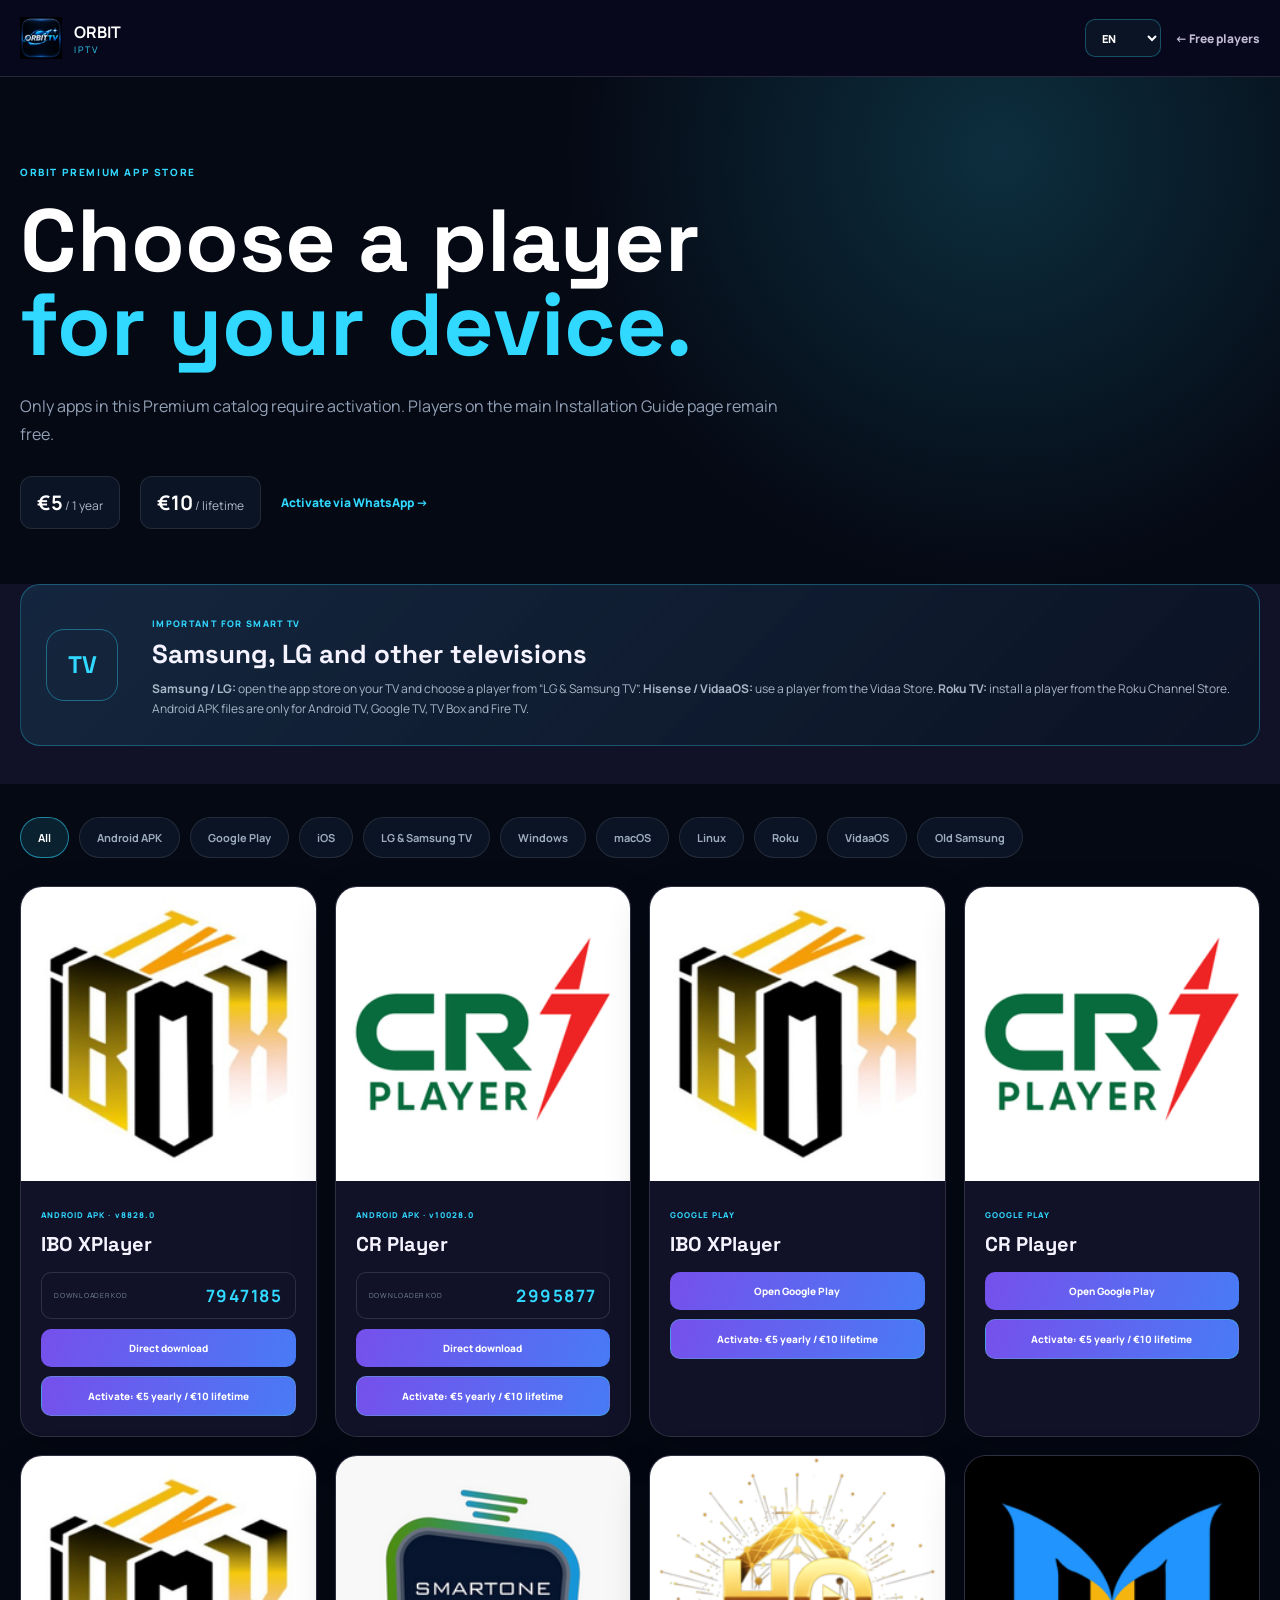
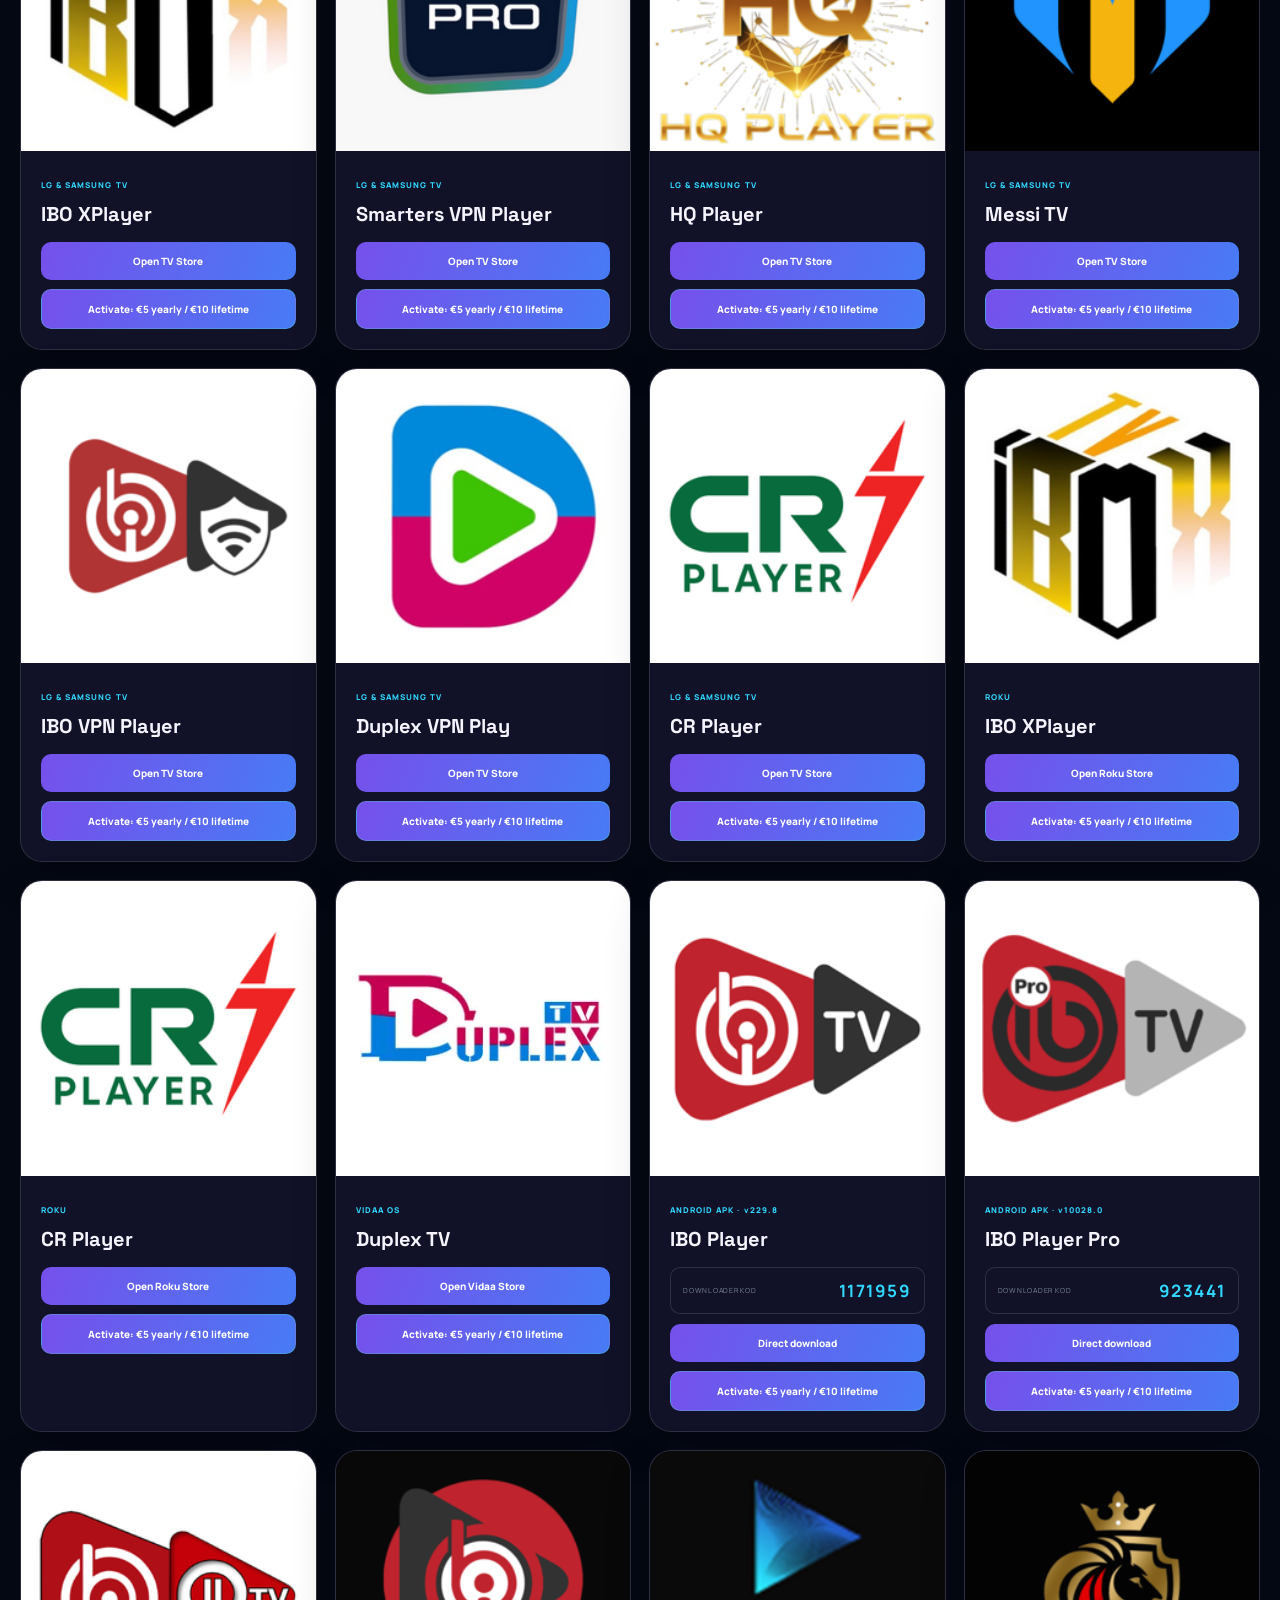
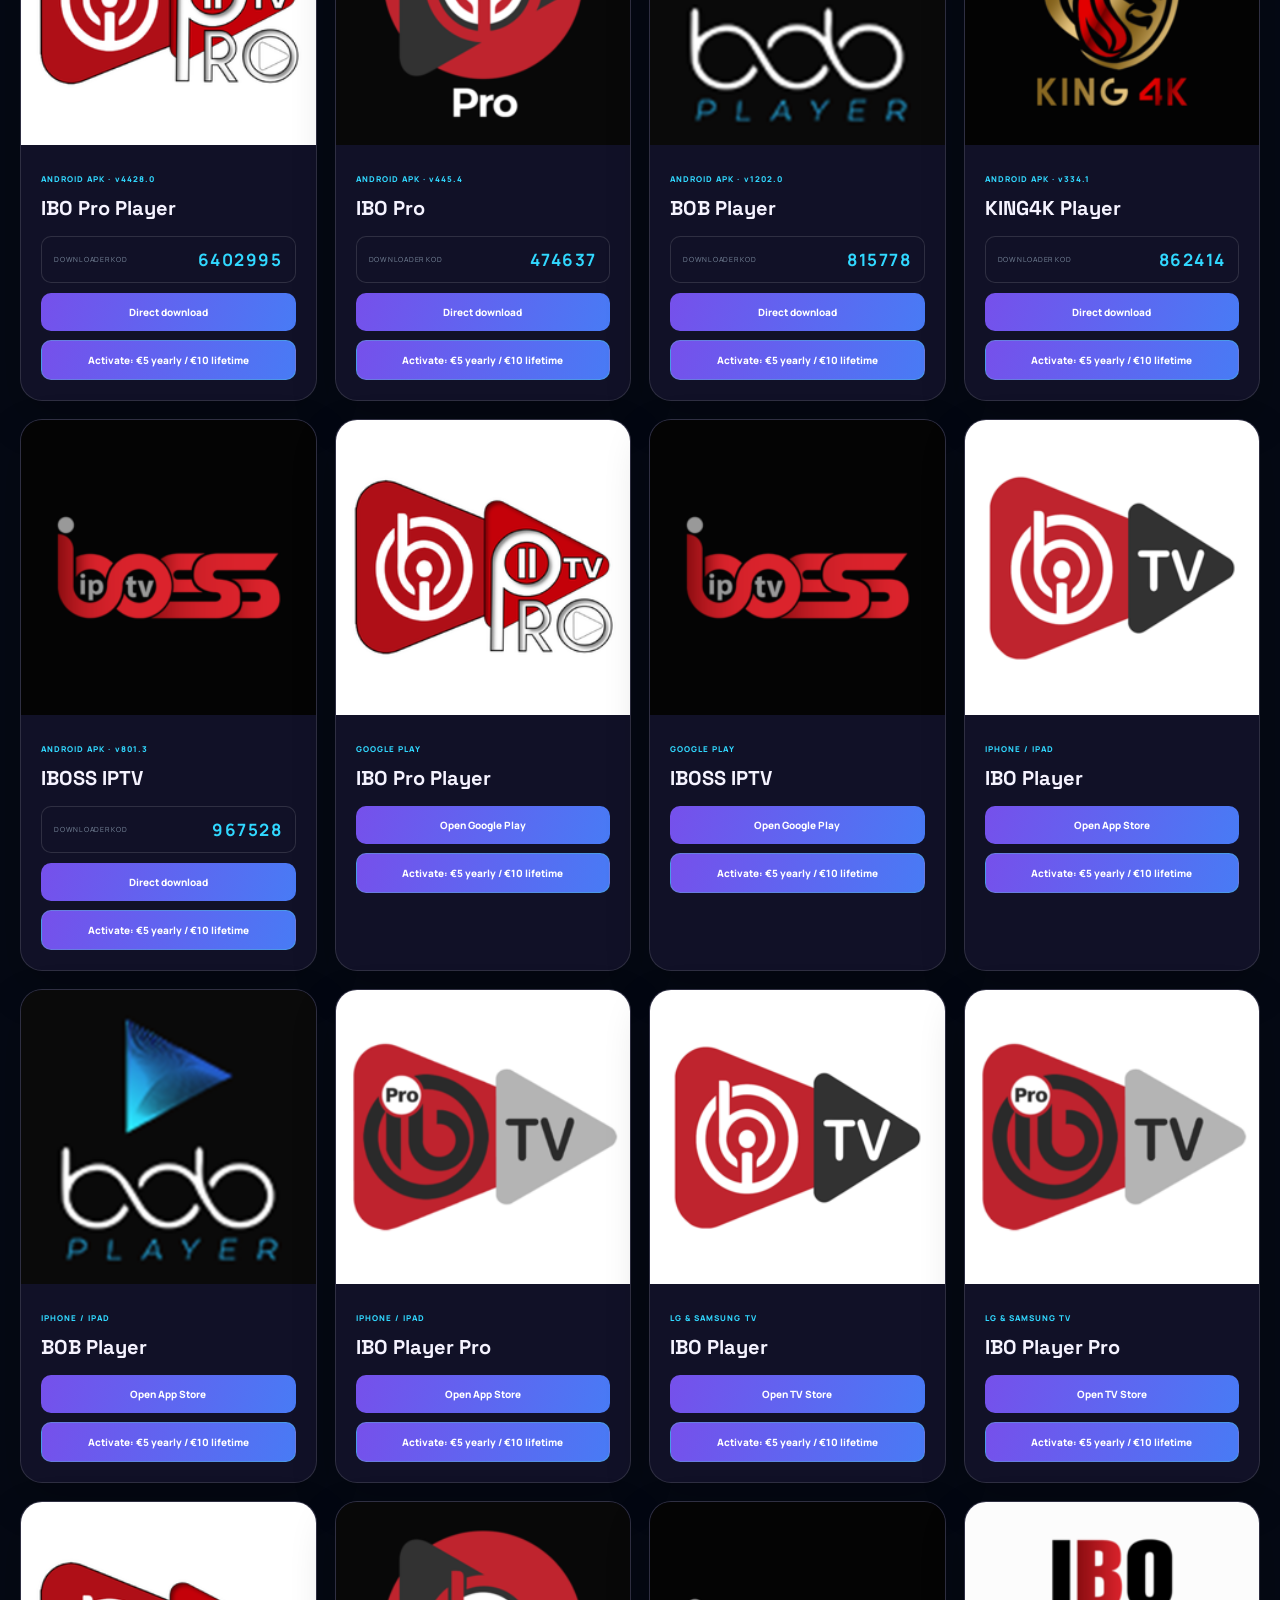
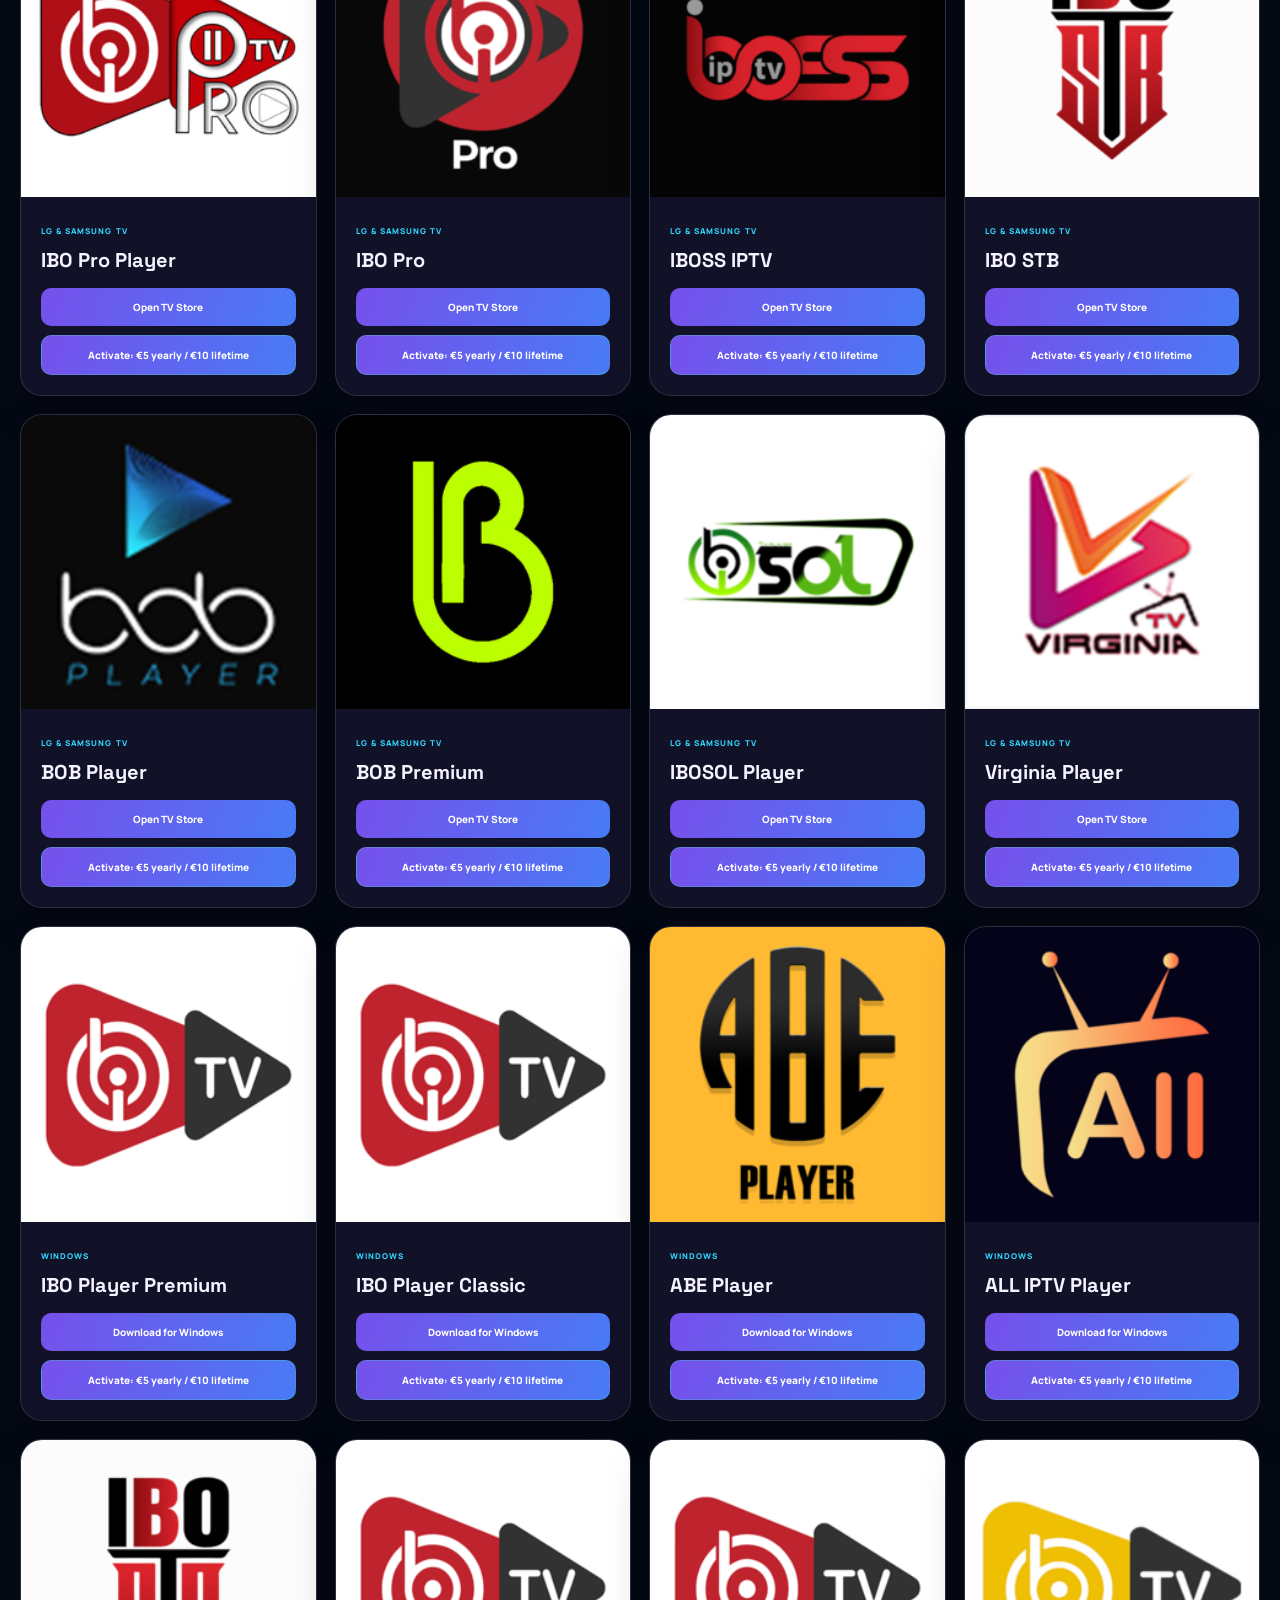
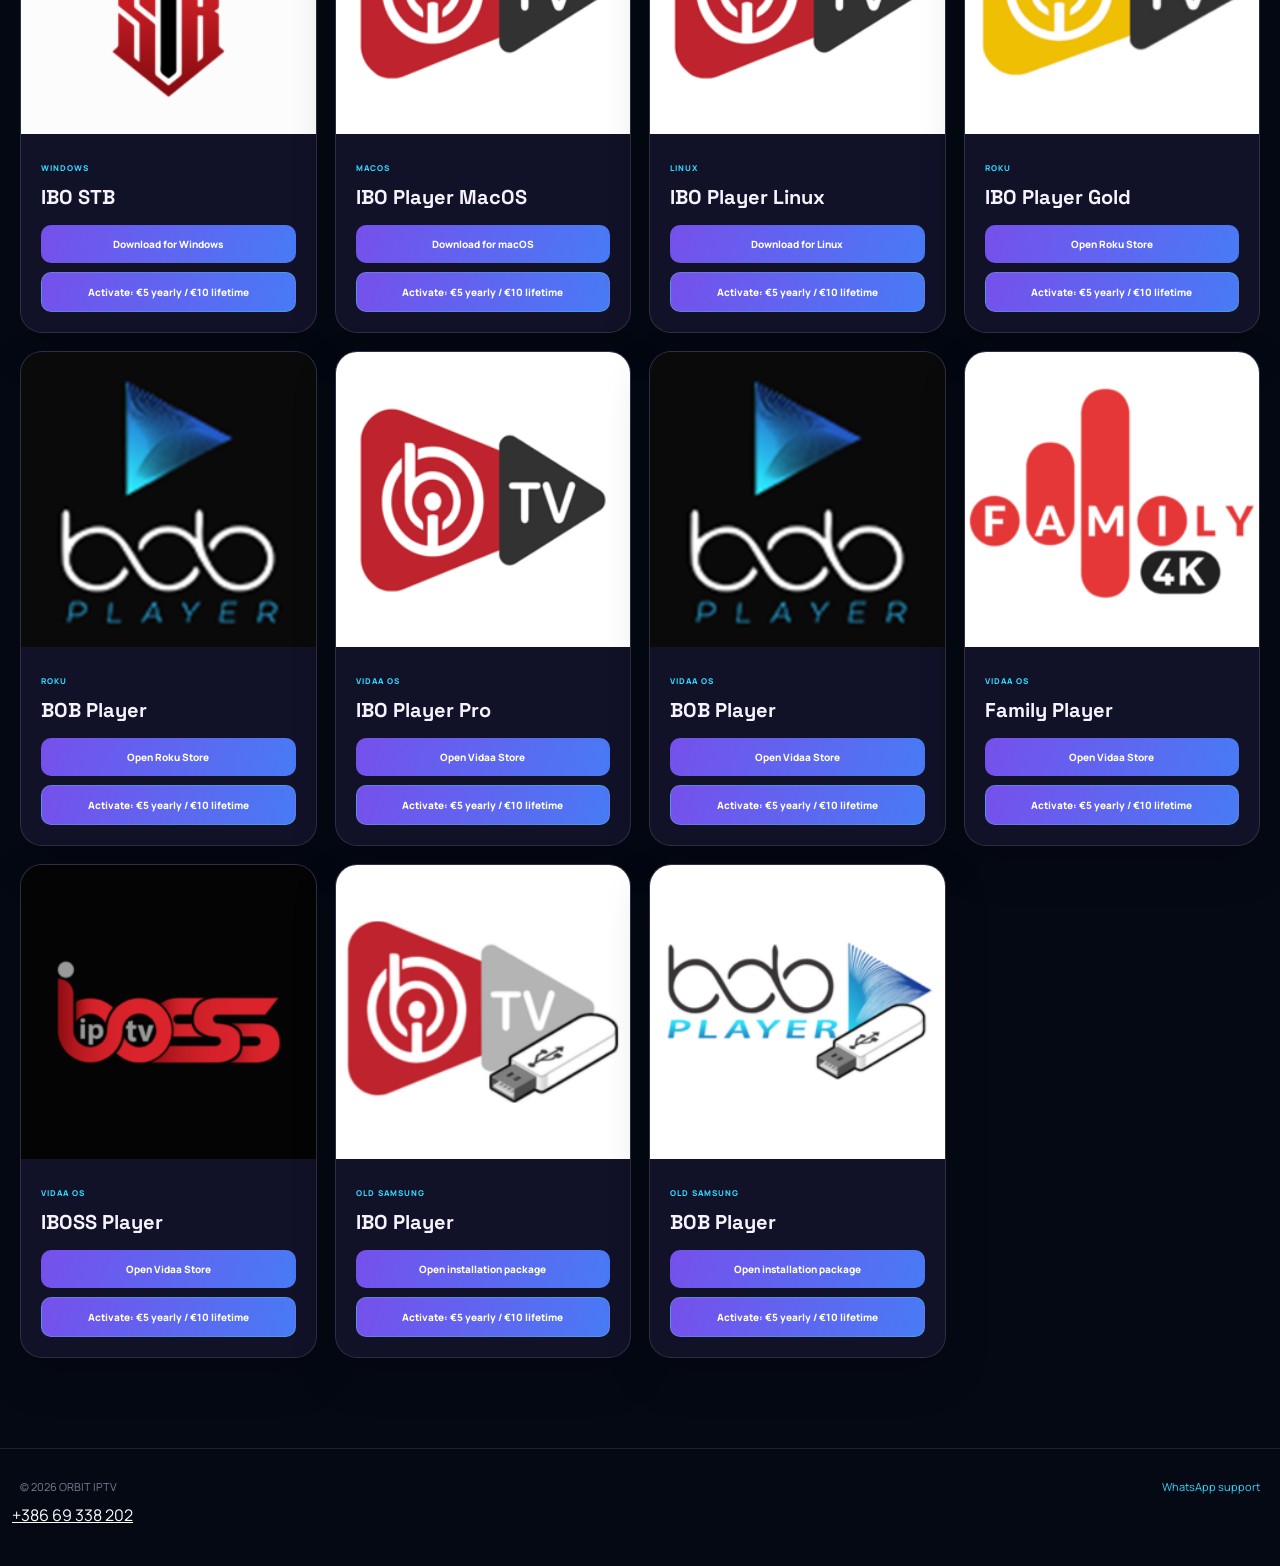
==== commit 479d01c2: "Add additional phone contact while preserving existing numbers" ====
--- a/activation/index.html
+++ b/activation/index.html
@@ -1,4 +1,4 @@
-<!doctype html><html lang="en"><head><script src="/site-language.js?v=20260912-full2" defer></script><meta charset="utf-8"><meta name="viewport" content="width=device-width,initial-scale=1"><meta name="theme-color" content="#050914"><title>Premium IPTV Players &amp; Activation | Orbit IPTV</title><link rel="icon" href="../assets/orbit-logo-20260910.png"><link rel="preconnect" href="https://fonts.googleapis.com"><link rel="preconnect" href="https://fonts.gstatic.com" crossorigin><link href="https://fonts.googleapis.com/css2?family=Manrope:wght@400;500;600;700;800&family=Space+Grotesk:wght@600;700&display=swap" rel="stylesheet"><link rel="stylesheet" href="../../styles.css"><link rel="stylesheet" href="activation.css"><meta name="description" content="Browse premium IPTV players for Android, Smart TVs, iPhone and computers. Compare supported platforms and contact Orbit IPTV for player activation.">
+<!doctype html><html lang="en"><head><script src="/site-language.js?v=20260926-local" defer></script><meta charset="utf-8"><meta name="viewport" content="width=device-width,initial-scale=1"><meta name="theme-color" content="#ffffff"><title>Premium IPTV Players &amp; Activation | Orbit IPTV</title><link rel="icon" href="../assets/orbit-logo-20260910.png"><link rel="preconnect" href="https://fonts.googleapis.com"><link rel="preconnect" href="https://fonts.gstatic.com" crossorigin><link href="https://fonts.googleapis.com/css2?family=Manrope:wght@400;500;600;700;800&family=Space+Grotesk:wght@600;700&display=swap" rel="stylesheet"><link rel="stylesheet" href="../../styles.css"><link rel="stylesheet" href="activation.css"><meta name="description" content="Browse premium IPTV players for Android, Smart TVs, iPhone and computers. Compare supported platforms and contact Orbit IPTV for player activation.">
 <meta name="robots" content="index,follow">
 <link rel="canonical" href="https://orbitiptv.github.io/Installation-Guide/activation/">
 <meta property="og:site_name" content="Orbit IPTV">
@@ -8,6 +8,9 @@
 <meta property="og:url" content="https://orbitiptv.github.io/Installation-Guide/activation/">
 <meta property="og:image" content="https://orbitiptv.github.io/assets/orbit-logo.png">
 <link rel="stylesheet" href="https://orbitiptv.github.io/orbit-interior.css?v=20260926-final2"><link rel="stylesheet" href="../site-polish.css?v=20260926"><script src="https://orbitiptv.github.io/orbit-interior.js?v=20260926-final" defer></script>
+<link rel="stylesheet" href="/orbit-design.css?v=20260926">
+<script src="/orbit-design.js?v=20260926" defer></script>
+<meta name="twitter:card" content="summary_large_image">
 </head><body class="orbit-interior">
 <header class="activation-header"><div class="container header-inner"><a class="brand" href="../../"><img src="../assets/orbit-logo-20260910.png" alt="ORBIT IPTV logo"><span><b>ORBIT</b><small>IPTV</small></span></a><div class="header-actions"><select id="premiumLanguage" class="premium-language" aria-label="Izaberite jezik"><option value="bs">BS</option><option value="en">EN</option><option value="de">DE</option><option value="sl">SL</option><option value="it">IT</option></select><a class="back-link" href="../">← Besplatni playeri</a></div></div></header>
 <main><section class="activation-hero"><div class="container"><span class="kicker">ORBIT PREMIUM APP STORE</span><h1>Izaberite player<br><em>za svoj uređaj.</em></h1><p>Samo aplikacije u ovom Premium katalogu zahtijevaju aktivaciju. Playeri na glavnoj Installation Guide stranici ostaju besplatni.</p><div class="price-strip"><span><b>5 €</b> / 1 godina</span><span><b>10 €</b> / trajno</span><a href="https://wa.me/38669843976" target="_blank" rel="noopener">Aktivacija preko WhatsAppa →</a></div></div></section>
@@ -28,5 +31,5 @@
 <article class="app-card" data-platform="roku"><img src="assets/cr-roku.png" alt="CR Player logo"><div class="app-info"><span>ROKU</span><h2>CR Player</h2><a class="download-button" href="https://channelstore.roku.com/details/f67cd32cd7b6a49ac1f9b9de3494dbaf:7c2fe46417f3903f0f01ae39be3f2930/cr-player" target="_blank" rel="noopener">Otvori Roku Store</a><a class="order" href="https://wa.me/38669843976?text=Pozdrav%2C%20zelim%20aktivaciju%20CR%20Playera%20za%20Roku." target="_blank" rel="noopener">Aktiviraj: 5 € godišnje / 10 € trajno</a></div></article>
 <article class="app-card" data-platform="vidaa"><img src="assets/duplex-vidaa.webp" alt="Duplex TV logo"><div class="app-info"><span>VIDAA OS</span><h2>Duplex TV</h2><a class="download-button" href="https://apps.vidaa.com/web/app-detail?id=2558" target="_blank" rel="noopener">Otvori Vidaa Store</a><a class="order" href="https://wa.me/38669843976?text=Pozdrav%2C%20zelim%20aktivaciju%20Duplex%20TV%20playera." target="_blank" rel="noopener">Aktiviraj: 5 € godišnje / 10 € trajno</a></div></article>
 
-<article class="app-card ibo-source" data-platform="android"><img src="assets/ibo/ibo-player.png" alt="IBO Player logo"><div class="app-info"><span>ANDROID APK · v229.8</span><h2>IBO Player</h2><div class="code-box"><small>DOWNLOADER KOD</small><strong>1171959</strong></div><a class="download-button" href="https://ibodesk.com/iboupdate.apk" target="_blank" rel="noopener">Direct download</a><a class="order" href="https://wa.me/38669843976?text=Pozdrav%2C%20%C5%BEelim%20aktivaciju%20IBO%20Player%20playera%20za%20ANDROID%20APK." target="_blank" rel="noopener">Aktiviraj: 5 € godišnje / 10 € trajno</a></div></article><article class="app-card ibo-source" data-platform="android"><img src="assets/ibo/ibo-player-pro.png" alt="IBO Player Pro logo"><div class="app-info"><span>ANDROID APK · v10028.0</span><h2>IBO Player Pro</h2><div class="code-box"><small>DOWNLOADER KOD</small><strong>923441</strong></div><a class="download-button" href="https://ibodesk.com/iboplayerpro.apk" target="_blank" rel="noopener">Direct download</a><a class="order" href="https://wa.me/38669843976?text=Pozdrav%2C%20%C5%BEelim%20aktivaciju%20IBO%20Player%20Pro%20playera%20za%20ANDROID%20APK." target="_blank" rel="noopener">Aktiviraj: 5 € godišnje / 10 € trajno</a></div></article><article class="app-card ibo-source" data-platform="android"><img src="assets/ibo/ibo-pro-player.png" alt="IBO Pro Player logo"><div class="app-info"><span>ANDROID APK · v4428.0</span><h2>IBO Pro Player</h2><div class="code-box"><small>DOWNLOADER KOD</small><strong>6402995</strong></div><a class="download-button" href="https://ibodesk.com/iboproplayer.apk" target="_blank" rel="noopener">Direct download</a><a class="order" href="https://wa.me/38669843976?text=Pozdrav%2C%20%C5%BEelim%20aktivaciju%20IBO%20Pro%20Player%20playera%20za%20ANDROID%20APK." target="_blank" rel="noopener">Aktiviraj: 5 € godišnje / 10 € trajno</a></div></article><article class="app-card ibo-source" data-platform="android"><img src="assets/ibo/ibo-pro.png" alt="IBO Pro logo"><div class="app-info"><span>ANDROID APK · v445.4</span><h2>IBO Pro</h2><div class="code-box"><small>DOWNLOADER KOD</small><strong>474637</strong></div><a class="download-button" href="https://ibodesk.com/iboprocode.apk" target="_blank" rel="noopener">Direct download</a><a class="order" href="https://wa.me/38669843976?text=Pozdrav%2C%20%C5%BEelim%20aktivaciju%20IBO%20Pro%20playera%20za%20ANDROID%20APK." target="_blank" rel="noopener">Aktiviraj: 5 € godišnje / 10 € trajno</a></div></article><article class="app-card ibo-source" data-platform="android"><img src="assets/ibo/bob-android.png" alt="BOB Player logo"><div class="app-info"><span>ANDROID APK · v1202.0</span><h2>BOB Player</h2><div class="code-box"><small>DOWNLOADER KOD</small><strong>815778</strong></div><a class="download-button" href="https://ibodesk.com/bob.apk" target="_blank" rel="noopener">Direct download</a><a class="order" href="https://wa.me/38669843976?text=Pozdrav%2C%20%C5%BEelim%20aktivaciju%20BOB%20Player%20playera%20za%20ANDROID%20APK." target="_blank" rel="noopener">Aktiviraj: 5 € godišnje / 10 € trajno</a></div></article><article class="app-card ibo-source" data-platform="android"><img src="assets/ibo/king4k.png" alt="KING4K Player logo"><div class="app-info"><span>ANDROID APK · v334.1</span><h2>KING4K Player</h2><div class="code-box"><small>DOWNLOADER KOD</small><strong>862414</strong></div><a class="download-button" href="https://ibodesk.com/king4k.apk" target="_blank" rel="noopener">Direct download</a><a class="order" href="https://wa.me/38669843976?text=Pozdrav%2C%20%C5%BEelim%20aktivaciju%20KING4K%20Player%20playera%20za%20ANDROID%20APK." target="_blank" rel="noopener">Aktiviraj: 5 € godišnje / 10 € trajno</a></div></article><article class="app-card ibo-source" data-platform="android"><img src="assets/ibo/iboss-android.png" alt="IBOSS IPTV logo"><div class="app-info"><span>ANDROID APK · v801.3</span><h2>IBOSS IPTV</h2><div class="code-box"><small>DOWNLOADER KOD</small><strong>967528</strong></div><a class="download-button" href="https://ibodesk.com/iboss.apk" target="_blank" rel="noopener">Direct download</a><a class="order" href="https://wa.me/38669843976?text=Pozdrav%2C%20%C5%BEelim%20aktivaciju%20IBOSS%20IPTV%20playera%20za%20ANDROID%20APK." target="_blank" rel="noopener">Aktiviraj: 5 € godišnje / 10 € trajno</a></div></article><article class="app-card ibo-source" data-platform="google-play"><img src="assets/ibo/ibo-pro-google.png" alt="IBO Pro Player logo"><div class="app-info"><span>GOOGLE PLAY</span><h2>IBO Pro Player</h2><a class="download-button" href="https://play.google.com/store/apps/details?id=com.rifftica.proplayerpulse" target="_blank" rel="noopener">Otvori Google Play</a><a class="order" href="https://wa.me/38669843976?text=Pozdrav%2C%20%C5%BEelim%20aktivaciju%20IBO%20Pro%20Player%20playera%20za%20GOOGLE%20PLAY." target="_blank" rel="noopener">Aktiviraj: 5 € godišnje / 10 € trajno</a></div></article><article class="app-card ibo-source" data-platform="google-play"><img src="assets/ibo/iboss-google.png" alt="IBOSS IPTV logo"><div class="app-info"><span>GOOGLE PLAY</span><h2>IBOSS IPTV</h2><a class="download-button" href="https://play.google.com/store/apps/details?id=com.laalten.oochomaut" target="_blank" rel="noopener">Otvori Google Play</a><a class="order" href="https://wa.me/38669843976?text=Pozdrav%2C%20%C5%BEelim%20aktivaciju%20IBOSS%20IPTV%20playera%20za%20GOOGLE%20PLAY." target="_blank" rel="noopener">Aktiviraj: 5 € godišnje / 10 € trajno</a></div></article><article class="app-card ibo-source" data-platform="ios"><img src="assets/ibo/ibo-ios.png" alt="IBO Player logo"><div class="app-info"><span>IPHONE / IPAD</span><h2>IBO Player</h2><a class="download-button" href="https://apps.apple.com/us/app/ibo-player/id1547652240" target="_blank" rel="noopener">Otvori App Store</a><a class="order" href="https://wa.me/38669843976?text=Pozdrav%2C%20%C5%BEelim%20aktivaciju%20IBO%20Player%20playera%20za%20IPHONE%20%2F%20IPAD." target="_blank" rel="noopener">Aktiviraj: 5 € godišnje / 10 € trajno</a></div></article><article class="app-card ibo-source" data-platform="ios"><img src="assets/ibo/bob-ios.png" alt="BOB Player logo"><div class="app-info"><span>IPHONE / IPAD</span><h2>BOB Player</h2><a class="download-button" href="https://apps.apple.com/us/app/bob-player/id1641620817" target="_blank" rel="noopener">Otvori App Store</a><a class="order" href="https://wa.me/38669843976?text=Pozdrav%2C%20%C5%BEelim%20aktivaciju%20BOB%20Player%20playera%20za%20IPHONE%20%2F%20IPAD." target="_blank" rel="noopener">Aktiviraj: 5 € godišnje / 10 € trajno</a></div></article><article class="app-card ibo-source" data-platform="ios"><img src="assets/ibo/ibo-pro-ios.png" alt="IBO Player Pro logo"><div class="app-info"><span>IPHONE / IPAD</span><h2>IBO Player Pro</h2><a class="download-button" href="https://apps.apple.com/us/app/ibo-player-pro/id1669696096" target="_blank" rel="noopener">Otvori App Store</a><a class="order" href="https://wa.me/38669843976?text=Pozdrav%2C%20%C5%BEelim%20aktivaciju%20IBO%20Player%20Pro%20playera%20za%20IPHONE%20%2F%20IPAD." target="_blank" rel="noopener">Aktiviraj: 5 € godišnje / 10 € trajno</a></div></article><article class="app-card ibo-source" data-platform="lg-samsung"><img src="assets/ibo/ibo-tv.png" alt="IBO Player logo"><div class="app-info"><span>LG & SAMSUNG TV</span><h2>IBO Player</h2><a class="download-button" href="https://us.lgappstv.com/main/tvapp/detail?appId=1078555" target="_blank" rel="noopener">Otvori TV Store</a><a class="order" href="https://wa.me/38669843976?text=Pozdrav%2C%20%C5%BEelim%20aktivaciju%20IBO%20Player%20playera%20za%20LG%20%26%20SAMSUNG%20TV." target="_blank" rel="noopener">Aktiviraj: 5 € godišnje / 10 € trajno</a></div></article><article class="app-card ibo-source" data-platform="lg-samsung"><img src="assets/ibo/ibo-player-pro-tv.png" alt="IBO Player Pro logo"><div class="app-info"><span>LG & SAMSUNG TV</span><h2>IBO Player Pro</h2><a class="download-button" href="https://us.lgappstv.com/main/tvapp/detail?appId=1203978" target="_blank" rel="noopener">Otvori TV Store</a><a class="order" href="https://wa.me/38669843976?text=Pozdrav%2C%20%C5%BEelim%20aktivaciju%20IBO%20Player%20Pro%20playera%20za%20LG%20%26%20SAMSUNG%20TV." target="_blank" rel="noopener">Aktiviraj: 5 € godišnje / 10 € trajno</a></div></article><article class="app-card ibo-source" data-platform="lg-samsung"><img src="assets/ibo/ibo-pro-player-tv.png" alt="IBO Pro Player logo"><div class="app-info"><span>LG & SAMSUNG TV</span><h2>IBO Pro Player</h2><a class="download-button" href="https://us.lgappstv.com/main/tvapp/detail?appId=1268697" target="_blank" rel="noopener">Otvori TV Store</a><a class="order" href="https://wa.me/38669843976?text=Pozdrav%2C%20%C5%BEelim%20aktivaciju%20IBO%20Pro%20Player%20playera%20za%20LG%20%26%20SAMSUNG%20TV." target="_blank" rel="noopener">Aktiviraj: 5 € godišnje / 10 € trajno</a></div></article><article class="app-card ibo-source" data-platform="lg-samsung"><img src="assets/ibo/ibo-pro-tv.png" alt="IBO Pro logo"><div class="app-info"><span>LG & SAMSUNG TV</span><h2>IBO Pro</h2><a class="download-button" href="https://us.lgappstv.com/main/tvapp/detail?appId=1209642" target="_blank" rel="noopener">Otvori TV Store</a><a class="order" href="https://wa.me/38669843976?text=Pozdrav%2C%20%C5%BEelim%20aktivaciju%20IBO%20Pro%20playera%20za%20LG%20%26%20SAMSUNG%20TV." target="_blank" rel="noopener">Aktiviraj: 5 € godišnje / 10 € trajno</a></div></article><article class="app-card ibo-source" data-platform="lg-samsung"><img src="assets/ibo/iboss-tv.png" alt="IBOSS IPTV logo"><div class="app-info"><span>LG & SAMSUNG TV</span><h2>IBOSS IPTV</h2><a class="download-button" href="https://us.lgappstv.com/main/tvapp/detail?appId=1186254" target="_blank" rel="noopener">Otvori TV Store</a><a class="order" href="https://wa.me/38669843976?text=Pozdrav%2C%20%C5%BEelim%20aktivaciju%20IBOSS%20IPTV%20playera%20za%20LG%20%26%20SAMSUNG%20TV." target="_blank" rel="noopener">Aktiviraj: 5 € godišnje / 10 € trajno</a></div></article><article class="app-card ibo-source" data-platform="lg-samsung"><img src="assets/ibo/ibo-stb-tv.png" alt="IBO STB logo"><div class="app-info"><span>LG & SAMSUNG TV</span><h2>IBO STB</h2><a class="download-button" href="https://us.lgappstv.com/main/tvapp/detail?appId=1220869" target="_blank" rel="noopener">Otvori TV Store</a><a class="order" href="https://wa.me/38669843976?text=Pozdrav%2C%20%C5%BEelim%20aktivaciju%20IBO%20STB%20playera%20za%20LG%20%26%20SAMSUNG%20TV." target="_blank" rel="noopener">Aktiviraj: 5 € godišnje / 10 € trajno</a></div></article><article class="app-card ibo-source" data-platform="lg-samsung"><img src="assets/ibo/bob-tv.png" alt="BOB Player logo"><div class="app-info"><span>LG & SAMSUNG TV</span><h2>BOB Player</h2><a class="download-button" href="https://us.lgappstv.com/main/tvapp/detail?appId=1140697" target="_blank" rel="noopener">Otvori TV Store</a><a class="order" href="https://wa.me/38669843976?text=Pozdrav%2C%20%C5%BEelim%20aktivaciju%20BOB%20Player%20playera%20za%20LG%20%26%20SAMSUNG%20TV." target="_blank" rel="noopener">Aktiviraj: 5 € godišnje / 10 € trajno</a></div></article><article class="app-card ibo-source" data-platform="lg-samsung"><img src="assets/ibo/bob-premium-tv.png" alt="BOB Premium logo"><div class="app-info"><span>LG & SAMSUNG TV</span><h2>BOB Premium</h2><a class="download-button" href="https://us.lgappstv.com/main/tvapp/detail?appId=1250094" target="_blank" rel="noopener">Otvori TV Store</a><a class="order" href="https://wa.me/38669843976?text=Pozdrav%2C%20%C5%BEelim%20aktivaciju%20BOB%20Premium%20playera%20za%20LG%20%26%20SAMSUNG%20TV." target="_blank" rel="noopener">Aktiviraj: 5 € godišnje / 10 € trajno</a></div></article><article class="app-card ibo-source" data-platform="lg-samsung"><img src="assets/ibo/ibosol-tv.png" alt="IBOSOL Player logo"><div class="app-info"><span>LG & SAMSUNG TV</span><h2>IBOSOL Player</h2><a class="download-button" href="https://us.lgappstv.com/main/tvapp/detail?appId=1222257" target="_blank" rel="noopener">Otvori TV Store</a><a class="order" href="https://wa.me/38669843976?text=Pozdrav%2C%20%C5%BEelim%20aktivaciju%20IBOSOL%20Player%20playera%20za%20LG%20%26%20SAMSUNG%20TV." target="_blank" rel="noopener">Aktiviraj: 5 € godišnje / 10 € trajno</a></div></article><article class="app-card ibo-source" data-platform="lg-samsung"><img src="assets/ibo/virginia-tv.png" alt="Virginia Player logo"><div class="app-info"><span>LG & SAMSUNG TV</span><h2>Virginia Player</h2><a class="download-button" href="https://us.lgappstv.com/main/tvapp/detail?appId=1127443" target="_blank" rel="noopener">Otvori TV Store</a><a class="order" href="https://wa.me/38669843976?text=Pozdrav%2C%20%C5%BEelim%20aktivaciju%20Virginia%20Player%20playera%20za%20LG%20%26%20SAMSUNG%20TV." target="_blank" rel="noopener">Aktiviraj: 5 € godišnje / 10 € trajno</a></div></article><article class="app-card ibo-source" data-platform="windows"><img src="assets/ibo/ibo-premium-win.png" alt="IBO Player Premium logo"><div class="app-info"><span>WINDOWS</span><h2>IBO Player Premium</h2><a class="download-button" href="https://ibodesk.com/ibopremiumwindows.zip" target="_blank" rel="noopener">Preuzmi za Windows</a><a class="order" href="https://wa.me/38669843976?text=Pozdrav%2C%20%C5%BEelim%20aktivaciju%20IBO%20Player%20Premium%20playera%20za%20WINDOWS." target="_blank" rel="noopener">Aktiviraj: 5 € godišnje / 10 € trajno</a></div></article><article class="app-card ibo-source" data-platform="windows"><img src="assets/ibo/ibo-classic-win.png" alt="IBO Player Classic logo"><div class="app-info"><span>WINDOWS</span><h2>IBO Player Classic</h2><a class="download-button" href="https://ibodesk.com/iboplayerwindows.zip" target="_blank" rel="noopener">Preuzmi za Windows</a><a class="order" href="https://wa.me/38669843976?text=Pozdrav%2C%20%C5%BEelim%20aktivaciju%20IBO%20Player%20Classic%20playera%20za%20WINDOWS." target="_blank" rel="noopener">Aktiviraj: 5 € godišnje / 10 € trajno</a></div></article><article class="app-card ibo-source" data-platform="windows"><img src="assets/ibo/abe-win.png" alt="ABE Player logo"><div class="app-info"><span>WINDOWS</span><h2>ABE Player</h2><a class="download-button" href="https://ibodesk.com/abewindows.zip" target="_blank" rel="noopener">Preuzmi za Windows</a><a class="order" href="https://wa.me/38669843976?text=Pozdrav%2C%20%C5%BEelim%20aktivaciju%20ABE%20Player%20playera%20za%20WINDOWS." target="_blank" rel="noopener">Aktiviraj: 5 € godišnje / 10 € trajno</a></div></article><article class="app-card ibo-source" data-platform="windows"><img src="assets/ibo/all-iptv-win.png" alt="ALL IPTV Player logo"><div class="app-info"><span>WINDOWS</span><h2>ALL IPTV Player</h2><a class="download-button" href="https://ibodesk.com/allplayerwindows.zip" target="_blank" rel="noopener">Preuzmi za Windows</a><a class="order" href="https://wa.me/38669843976?text=Pozdrav%2C%20%C5%BEelim%20aktivaciju%20ALL%20IPTV%20Player%20playera%20za%20WINDOWS." target="_blank" rel="noopener">Aktiviraj: 5 € godišnje / 10 € trajno</a></div></article><article class="app-card ibo-source" data-platform="windows"><img src="assets/ibo/ibo-stb-win.png" alt="IBO STB logo"><div class="app-info"><span>WINDOWS</span><h2>IBO STB</h2><a class="download-button" href="https://ibodesk.com/ibostbwindows.zip" target="_blank" rel="noopener">Preuzmi za Windows</a><a class="order" href="https://wa.me/38669843976?text=Pozdrav%2C%20%C5%BEelim%20aktivaciju%20IBO%20STB%20playera%20za%20WINDOWS." target="_blank" rel="noopener">Aktiviraj: 5 € godišnje / 10 € trajno</a></div></article><article class="app-card ibo-source" data-platform="macos"><img src="assets/ibo/ibo-macos.png" alt="IBO Player MacOS logo"><div class="app-info"><span>MACOS</span><h2>IBO Player MacOS</h2><a class="download-button" href="https://iboplayer.com/app_downloads/iboPlayer.dmg" target="_blank" rel="noopener">Download for macOS</a><a class="order" href="https://wa.me/38669843976?text=Pozdrav%2C%20%C5%BEelim%20aktivaciju%20IBO%20Player%20MacOS%20playera%20za%20MACOS." target="_blank" rel="noopener">Aktiviraj: 5 € godišnje / 10 € trajno</a></div></article><article class="app-card ibo-source" data-platform="linux"><img src="assets/ibo/ibo-linux.png" alt="IBO Player Linux logo"><div class="app-info"><span>LINUX</span><h2>IBO Player Linux</h2><a class="download-button" href="https://iboplayer.com/app_downloads/ibo-player_1.0.0_amd64.snap" target="_blank" rel="noopener">Preuzmi za Linux</a><a class="order" href="https://wa.me/38669843976?text=Pozdrav%2C%20%C5%BEelim%20aktivaciju%20IBO%20Player%20Linux%20playera%20za%20LINUX." target="_blank" rel="noopener">Aktiviraj: 5 € godišnje / 10 € trajno</a></div></article><article class="app-card ibo-source" data-platform="roku"><img src="assets/ibo/ibo-gold-roku.png" alt="IBO Player Gold logo"><div class="app-info"><span>ROKU</span><h2>IBO Player Gold</h2><a class="download-button" href="https://channelstore.roku.com/details/479c39d11c23123ae2aaf1af5033fb8d:173203c8e700a5f7c31f1ffd381ef421/ibo-player-gold" target="_blank" rel="noopener">Otvori Roku Store</a><a class="order" href="https://wa.me/38669843976?text=Pozdrav%2C%20%C5%BEelim%20aktivaciju%20IBO%20Player%20Gold%20playera%20za%20ROKU." target="_blank" rel="noopener">Aktiviraj: 5 € godišnje / 10 € trajno</a></div></article><article class="app-card ibo-source" data-platform="roku"><img src="assets/ibo/bob-roku.png" alt="BOB Player logo"><div class="app-info"><span>ROKU</span><h2>BOB Player</h2><a class="download-button" href="https://channelstore.roku.com/details/065074301dcedfed5a3e779a39457b95:33843cf723d8527d6f6d9752744dbfc5/bob-player" target="_blank" rel="noopener">Otvori Roku Store</a><a class="order" href="https://wa.me/38669843976?text=Pozdrav%2C%20%C5%BEelim%20aktivaciju%20BOB%20Player%20playera%20za%20ROKU." target="_blank" rel="noopener">Aktiviraj: 5 € godišnje / 10 € trajno</a></div></article><article class="app-card ibo-source" data-platform="vidaa"><img src="assets/ibo/ibo-pro-vidaa.png" alt="IBO Player Pro logo"><div class="app-info"><span>VIDAA OS</span><h2>IBO Player Pro</h2><a class="download-button" href="https://apps.vidaa.com/web/app-detail?id=2100" target="_blank" rel="noopener">Otvori Vidaa Store</a><a class="order" href="https://wa.me/38669843976?text=Pozdrav%2C%20%C5%BEelim%20aktivaciju%20IBO%20Player%20Pro%20playera%20za%20VIDAA%20OS." target="_blank" rel="noopener">Aktiviraj: 5 € godišnje / 10 € trajno</a></div></article><article class="app-card ibo-source" data-platform="vidaa"><img src="assets/ibo/bob-vidaa.png" alt="BOB Player logo"><div class="app-info"><span>VIDAA OS</span><h2>BOB Player</h2><a class="download-button" href="https://apps.vidaa.com/web/home" target="_blank" rel="noopener">Otvori Vidaa Store</a><a class="order" href="https://wa.me/38669843976?text=Pozdrav%2C%20%C5%BEelim%20aktivaciju%20BOB%20Player%20playera%20za%20VIDAA%20OS." target="_blank" rel="noopener">Aktiviraj: 5 € godišnje / 10 € trajno</a></div></article><article class="app-card ibo-source" data-platform="vidaa"><img src="assets/ibo/family-vidaa.png" alt="Family Player logo"><div class="app-info"><span>VIDAA OS</span><h2>Family Player</h2><a class="download-button" href="https://apps.vidaa.com/web/home" target="_blank" rel="noopener">Otvori Vidaa Store</a><a class="order" href="https://wa.me/38669843976?text=Pozdrav%2C%20%C5%BEelim%20aktivaciju%20Family%20Player%20playera%20za%20VIDAA%20OS." target="_blank" rel="noopener">Aktiviraj: 5 € godišnje / 10 € trajno</a></div></article><article class="app-card ibo-source" data-platform="vidaa"><img src="assets/ibo/iboss-vidaa.png" alt="IBOSS Player logo"><div class="app-info"><span>VIDAA OS</span><h2>IBOSS Player</h2><a class="download-button" href="https://apps.vidaa.com/web/app-detail?id=2146" target="_blank" rel="noopener">Otvori Vidaa Store</a><a class="order" href="https://wa.me/38669843976?text=Pozdrav%2C%20%C5%BEelim%20aktivaciju%20IBOSS%20Player%20playera%20za%20VIDAA%20OS." target="_blank" rel="noopener">Aktiviraj: 5 € godišnje / 10 € trajno</a></div></article><article class="app-card ibo-source" data-platform="old-samsung"><img src="assets/ibo/ibo-old-samsung.png" alt="IBO Player logo"><div class="app-info"><span>OLD SAMSUNG</span><h2>IBO Player</h2><a class="download-button" href="https://e.pcloud.link/publink/show?code=kZxxqIZNk9TJOTPUbLScdhjoSvp774xtt77" target="_blank" rel="noopener">Otvori instalacijski paket</a><a class="order" href="https://wa.me/38669843976?text=Pozdrav%2C%20%C5%BEelim%20aktivaciju%20IBO%20Player%20playera%20za%20STARI%20SAMSUNG." target="_blank" rel="noopener">Aktiviraj: 5 € godišnje / 10 € trajno</a></div></article><article class="app-card ibo-source" data-platform="old-samsung"><img src="assets/ibo/bob-old-samsung.png" alt="BOB Player logo"><div class="app-info"><span>OLD SAMSUNG</span><h2>BOB Player</h2><a class="download-button" href="https://e.pcloud.link/publink/show?code=kZxxqIZNk9TJOTPUbLScdhjoSvp774xtt77" target="_blank" rel="noopener">Otvori instalacijski paket</a><a class="order" href="https://wa.me/38669843976?text=Pozdrav%2C%20%C5%BEelim%20aktivaciju%20BOB%20Player%20playera%20za%20STARI%20SAMSUNG." target="_blank" rel="noopener">Aktiviraj: 5 € godišnje / 10 € trajno</a></div></article></div></div></section></main><footer><div class="container"><span>© 2026 ORBIT IPTV</span><a href="https://wa.me/38669843976" target="_blank" rel="noopener">WhatsApp podrška</a></div></footer><script src="activation.js"></script><script src="https://orbitiptv.github.io/orbit-chat.js?v=20260926-final" defer></script>
+<article class="app-card ibo-source" data-platform="android"><img src="assets/ibo/ibo-player.png" alt="IBO Player logo"><div class="app-info"><span>ANDROID APK · v229.8</span><h2>IBO Player</h2><div class="code-box"><small>DOWNLOADER KOD</small><strong>1171959</strong></div><a class="download-button" href="https://ibodesk.com/iboupdate.apk" target="_blank" rel="noopener">Direct download</a><a class="order" href="https://wa.me/38669843976?text=Pozdrav%2C%20%C5%BEelim%20aktivaciju%20IBO%20Player%20playera%20za%20ANDROID%20APK." target="_blank" rel="noopener">Aktiviraj: 5 € godišnje / 10 € trajno</a></div></article><article class="app-card ibo-source" data-platform="android"><img src="assets/ibo/ibo-player-pro.png" alt="IBO Player Pro logo"><div class="app-info"><span>ANDROID APK · v10028.0</span><h2>IBO Player Pro</h2><div class="code-box"><small>DOWNLOADER KOD</small><strong>923441</strong></div><a class="download-button" href="https://ibodesk.com/iboplayerpro.apk" target="_blank" rel="noopener">Direct download</a><a class="order" href="https://wa.me/38669843976?text=Pozdrav%2C%20%C5%BEelim%20aktivaciju%20IBO%20Player%20Pro%20playera%20za%20ANDROID%20APK." target="_blank" rel="noopener">Aktiviraj: 5 € godišnje / 10 € trajno</a></div></article><article class="app-card ibo-source" data-platform="android"><img src="assets/ibo/ibo-pro-player.png" alt="IBO Pro Player logo"><div class="app-info"><span>ANDROID APK · v4428.0</span><h2>IBO Pro Player</h2><div class="code-box"><small>DOWNLOADER KOD</small><strong>6402995</strong></div><a class="download-button" href="https://ibodesk.com/iboproplayer.apk" target="_blank" rel="noopener">Direct download</a><a class="order" href="https://wa.me/38669843976?text=Pozdrav%2C%20%C5%BEelim%20aktivaciju%20IBO%20Pro%20Player%20playera%20za%20ANDROID%20APK." target="_blank" rel="noopener">Aktiviraj: 5 € godišnje / 10 € trajno</a></div></article><article class="app-card ibo-source" data-platform="android"><img src="assets/ibo/ibo-pro.png" alt="IBO Pro logo"><div class="app-info"><span>ANDROID APK · v445.4</span><h2>IBO Pro</h2><div class="code-box"><small>DOWNLOADER KOD</small><strong>474637</strong></div><a class="download-button" href="https://ibodesk.com/iboprocode.apk" target="_blank" rel="noopener">Direct download</a><a class="order" href="https://wa.me/38669843976?text=Pozdrav%2C%20%C5%BEelim%20aktivaciju%20IBO%20Pro%20playera%20za%20ANDROID%20APK." target="_blank" rel="noopener">Aktiviraj: 5 € godišnje / 10 € trajno</a></div></article><article class="app-card ibo-source" data-platform="android"><img src="assets/ibo/bob-android.png" alt="BOB Player logo"><div class="app-info"><span>ANDROID APK · v1202.0</span><h2>BOB Player</h2><div class="code-box"><small>DOWNLOADER KOD</small><strong>815778</strong></div><a class="download-button" href="https://ibodesk.com/bob.apk" target="_blank" rel="noopener">Direct download</a><a class="order" href="https://wa.me/38669843976?text=Pozdrav%2C%20%C5%BEelim%20aktivaciju%20BOB%20Player%20playera%20za%20ANDROID%20APK." target="_blank" rel="noopener">Aktiviraj: 5 € godišnje / 10 € trajno</a></div></article><article class="app-card ibo-source" data-platform="android"><img src="assets/ibo/king4k.png" alt="KING4K Player logo"><div class="app-info"><span>ANDROID APK · v334.1</span><h2>KING4K Player</h2><div class="code-box"><small>DOWNLOADER KOD</small><strong>862414</strong></div><a class="download-button" href="https://ibodesk.com/king4k.apk" target="_blank" rel="noopener">Direct download</a><a class="order" href="https://wa.me/38669843976?text=Pozdrav%2C%20%C5%BEelim%20aktivaciju%20KING4K%20Player%20playera%20za%20ANDROID%20APK." target="_blank" rel="noopener">Aktiviraj: 5 € godišnje / 10 € trajno</a></div></article><article class="app-card ibo-source" data-platform="android"><img src="assets/ibo/iboss-android.png" alt="IBOSS IPTV logo"><div class="app-info"><span>ANDROID APK · v801.3</span><h2>IBOSS IPTV</h2><div class="code-box"><small>DOWNLOADER KOD</small><strong>967528</strong></div><a class="download-button" href="https://ibodesk.com/iboss.apk" target="_blank" rel="noopener">Direct download</a><a class="order" href="https://wa.me/38669843976?text=Pozdrav%2C%20%C5%BEelim%20aktivaciju%20IBOSS%20IPTV%20playera%20za%20ANDROID%20APK." target="_blank" rel="noopener">Aktiviraj: 5 € godišnje / 10 € trajno</a></div></article><article class="app-card ibo-source" data-platform="google-play"><img src="assets/ibo/ibo-pro-google.png" alt="IBO Pro Player logo"><div class="app-info"><span>GOOGLE PLAY</span><h2>IBO Pro Player</h2><a class="download-button" href="https://play.google.com/store/apps/details?id=com.rifftica.proplayerpulse" target="_blank" rel="noopener">Otvori Google Play</a><a class="order" href="https://wa.me/38669843976?text=Pozdrav%2C%20%C5%BEelim%20aktivaciju%20IBO%20Pro%20Player%20playera%20za%20GOOGLE%20PLAY." target="_blank" rel="noopener">Aktiviraj: 5 € godišnje / 10 € trajno</a></div></article><article class="app-card ibo-source" data-platform="google-play"><img src="assets/ibo/iboss-google.png" alt="IBOSS IPTV logo"><div class="app-info"><span>GOOGLE PLAY</span><h2>IBOSS IPTV</h2><a class="download-button" href="https://play.google.com/store/apps/details?id=com.laalten.oochomaut" target="_blank" rel="noopener">Otvori Google Play</a><a class="order" href="https://wa.me/38669843976?text=Pozdrav%2C%20%C5%BEelim%20aktivaciju%20IBOSS%20IPTV%20playera%20za%20GOOGLE%20PLAY." target="_blank" rel="noopener">Aktiviraj: 5 € godišnje / 10 € trajno</a></div></article><article class="app-card ibo-source" data-platform="ios"><img src="assets/ibo/ibo-ios.png" alt="IBO Player logo"><div class="app-info"><span>IPHONE / IPAD</span><h2>IBO Player</h2><a class="download-button" href="https://apps.apple.com/us/app/ibo-player/id1547652240" target="_blank" rel="noopener">Otvori App Store</a><a class="order" href="https://wa.me/38669843976?text=Pozdrav%2C%20%C5%BEelim%20aktivaciju%20IBO%20Player%20playera%20za%20IPHONE%20%2F%20IPAD." target="_blank" rel="noopener">Aktiviraj: 5 € godišnje / 10 € trajno</a></div></article><article class="app-card ibo-source" data-platform="ios"><img src="assets/ibo/bob-ios.png" alt="BOB Player logo"><div class="app-info"><span>IPHONE / IPAD</span><h2>BOB Player</h2><a class="download-button" href="https://apps.apple.com/us/app/bob-player/id1641620817" target="_blank" rel="noopener">Otvori App Store</a><a class="order" href="https://wa.me/38669843976?text=Pozdrav%2C%20%C5%BEelim%20aktivaciju%20BOB%20Player%20playera%20za%20IPHONE%20%2F%20IPAD." target="_blank" rel="noopener">Aktiviraj: 5 € godišnje / 10 € trajno</a></div></article><article class="app-card ibo-source" data-platform="ios"><img src="assets/ibo/ibo-pro-ios.png" alt="IBO Player Pro logo"><div class="app-info"><span>IPHONE / IPAD</span><h2>IBO Player Pro</h2><a class="download-button" href="https://apps.apple.com/us/app/ibo-player-pro/id1669696096" target="_blank" rel="noopener">Otvori App Store</a><a class="order" href="https://wa.me/38669843976?text=Pozdrav%2C%20%C5%BEelim%20aktivaciju%20IBO%20Player%20Pro%20playera%20za%20IPHONE%20%2F%20IPAD." target="_blank" rel="noopener">Aktiviraj: 5 € godišnje / 10 € trajno</a></div></article><article class="app-card ibo-source" data-platform="lg-samsung"><img src="assets/ibo/ibo-tv.png" alt="IBO Player logo"><div class="app-info"><span>LG & SAMSUNG TV</span><h2>IBO Player</h2><a class="download-button" href="https://us.lgappstv.com/main/tvapp/detail?appId=1078555" target="_blank" rel="noopener">Otvori TV Store</a><a class="order" href="https://wa.me/38669843976?text=Pozdrav%2C%20%C5%BEelim%20aktivaciju%20IBO%20Player%20playera%20za%20LG%20%26%20SAMSUNG%20TV." target="_blank" rel="noopener">Aktiviraj: 5 € godišnje / 10 € trajno</a></div></article><article class="app-card ibo-source" data-platform="lg-samsung"><img src="assets/ibo/ibo-player-pro-tv.png" alt="IBO Player Pro logo"><div class="app-info"><span>LG & SAMSUNG TV</span><h2>IBO Player Pro</h2><a class="download-button" href="https://us.lgappstv.com/main/tvapp/detail?appId=1203978" target="_blank" rel="noopener">Otvori TV Store</a><a class="order" href="https://wa.me/38669843976?text=Pozdrav%2C%20%C5%BEelim%20aktivaciju%20IBO%20Player%20Pro%20playera%20za%20LG%20%26%20SAMSUNG%20TV." target="_blank" rel="noopener">Aktiviraj: 5 € godišnje / 10 € trajno</a></div></article><article class="app-card ibo-source" data-platform="lg-samsung"><img src="assets/ibo/ibo-pro-player-tv.png" alt="IBO Pro Player logo"><div class="app-info"><span>LG & SAMSUNG TV</span><h2>IBO Pro Player</h2><a class="download-button" href="https://us.lgappstv.com/main/tvapp/detail?appId=1268697" target="_blank" rel="noopener">Otvori TV Store</a><a class="order" href="https://wa.me/38669843976?text=Pozdrav%2C%20%C5%BEelim%20aktivaciju%20IBO%20Pro%20Player%20playera%20za%20LG%20%26%20SAMSUNG%20TV." target="_blank" rel="noopener">Aktiviraj: 5 € godišnje / 10 € trajno</a></div></article><article class="app-card ibo-source" data-platform="lg-samsung"><img src="assets/ibo/ibo-pro-tv.png" alt="IBO Pro logo"><div class="app-info"><span>LG & SAMSUNG TV</span><h2>IBO Pro</h2><a class="download-button" href="https://us.lgappstv.com/main/tvapp/detail?appId=1209642" target="_blank" rel="noopener">Otvori TV Store</a><a class="order" href="https://wa.me/38669843976?text=Pozdrav%2C%20%C5%BEelim%20aktivaciju%20IBO%20Pro%20playera%20za%20LG%20%26%20SAMSUNG%20TV." target="_blank" rel="noopener">Aktiviraj: 5 € godišnje / 10 € trajno</a></div></article><article class="app-card ibo-source" data-platform="lg-samsung"><img src="assets/ibo/iboss-tv.png" alt="IBOSS IPTV logo"><div class="app-info"><span>LG & SAMSUNG TV</span><h2>IBOSS IPTV</h2><a class="download-button" href="https://us.lgappstv.com/main/tvapp/detail?appId=1186254" target="_blank" rel="noopener">Otvori TV Store</a><a class="order" href="https://wa.me/38669843976?text=Pozdrav%2C%20%C5%BEelim%20aktivaciju%20IBOSS%20IPTV%20playera%20za%20LG%20%26%20SAMSUNG%20TV." target="_blank" rel="noopener">Aktiviraj: 5 € godišnje / 10 € trajno</a></div></article><article class="app-card ibo-source" data-platform="lg-samsung"><img src="assets/ibo/ibo-stb-tv.png" alt="IBO STB logo"><div class="app-info"><span>LG & SAMSUNG TV</span><h2>IBO STB</h2><a class="download-button" href="https://us.lgappstv.com/main/tvapp/detail?appId=1220869" target="_blank" rel="noopener">Otvori TV Store</a><a class="order" href="https://wa.me/38669843976?text=Pozdrav%2C%20%C5%BEelim%20aktivaciju%20IBO%20STB%20playera%20za%20LG%20%26%20SAMSUNG%20TV." target="_blank" rel="noopener">Aktiviraj: 5 € godišnje / 10 € trajno</a></div></article><article class="app-card ibo-source" data-platform="lg-samsung"><img src="assets/ibo/bob-tv.png" alt="BOB Player logo"><div class="app-info"><span>LG & SAMSUNG TV</span><h2>BOB Player</h2><a class="download-button" href="https://us.lgappstv.com/main/tvapp/detail?appId=1140697" target="_blank" rel="noopener">Otvori TV Store</a><a class="order" href="https://wa.me/38669843976?text=Pozdrav%2C%20%C5%BEelim%20aktivaciju%20BOB%20Player%20playera%20za%20LG%20%26%20SAMSUNG%20TV." target="_blank" rel="noopener">Aktiviraj: 5 € godišnje / 10 € trajno</a></div></article><article class="app-card ibo-source" data-platform="lg-samsung"><img src="assets/ibo/bob-premium-tv.png" alt="BOB Premium logo"><div class="app-info"><span>LG & SAMSUNG TV</span><h2>BOB Premium</h2><a class="download-button" href="https://us.lgappstv.com/main/tvapp/detail?appId=1250094" target="_blank" rel="noopener">Otvori TV Store</a><a class="order" href="https://wa.me/38669843976?text=Pozdrav%2C%20%C5%BEelim%20aktivaciju%20BOB%20Premium%20playera%20za%20LG%20%26%20SAMSUNG%20TV." target="_blank" rel="noopener">Aktiviraj: 5 € godišnje / 10 € trajno</a></div></article><article class="app-card ibo-source" data-platform="lg-samsung"><img src="assets/ibo/ibosol-tv.png" alt="IBOSOL Player logo"><div class="app-info"><span>LG & SAMSUNG TV</span><h2>IBOSOL Player</h2><a class="download-button" href="https://us.lgappstv.com/main/tvapp/detail?appId=1222257" target="_blank" rel="noopener">Otvori TV Store</a><a class="order" href="https://wa.me/38669843976?text=Pozdrav%2C%20%C5%BEelim%20aktivaciju%20IBOSOL%20Player%20playera%20za%20LG%20%26%20SAMSUNG%20TV." target="_blank" rel="noopener">Aktiviraj: 5 € godišnje / 10 € trajno</a></div></article><article class="app-card ibo-source" data-platform="lg-samsung"><img src="assets/ibo/virginia-tv.png" alt="Virginia Player logo"><div class="app-info"><span>LG & SAMSUNG TV</span><h2>Virginia Player</h2><a class="download-button" href="https://us.lgappstv.com/main/tvapp/detail?appId=1127443" target="_blank" rel="noopener">Otvori TV Store</a><a class="order" href="https://wa.me/38669843976?text=Pozdrav%2C%20%C5%BEelim%20aktivaciju%20Virginia%20Player%20playera%20za%20LG%20%26%20SAMSUNG%20TV." target="_blank" rel="noopener">Aktiviraj: 5 € godišnje / 10 € trajno</a></div></article><article class="app-card ibo-source" data-platform="windows"><img src="assets/ibo/ibo-premium-win.png" alt="IBO Player Premium logo"><div class="app-info"><span>WINDOWS</span><h2>IBO Player Premium</h2><a class="download-button" href="https://ibodesk.com/ibopremiumwindows.zip" target="_blank" rel="noopener">Preuzmi za Windows</a><a class="order" href="https://wa.me/38669843976?text=Pozdrav%2C%20%C5%BEelim%20aktivaciju%20IBO%20Player%20Premium%20playera%20za%20WINDOWS." target="_blank" rel="noopener">Aktiviraj: 5 € godišnje / 10 € trajno</a></div></article><article class="app-card ibo-source" data-platform="windows"><img src="assets/ibo/ibo-classic-win.png" alt="IBO Player Classic logo"><div class="app-info"><span>WINDOWS</span><h2>IBO Player Classic</h2><a class="download-button" href="https://ibodesk.com/iboplayerwindows.zip" target="_blank" rel="noopener">Preuzmi za Windows</a><a class="order" href="https://wa.me/38669843976?text=Pozdrav%2C%20%C5%BEelim%20aktivaciju%20IBO%20Player%20Classic%20playera%20za%20WINDOWS." target="_blank" rel="noopener">Aktiviraj: 5 € godišnje / 10 € trajno</a></div></article><article class="app-card ibo-source" data-platform="windows"><img src="assets/ibo/abe-win.png" alt="ABE Player logo"><div class="app-info"><span>WINDOWS</span><h2>ABE Player</h2><a class="download-button" href="https://ibodesk.com/abewindows.zip" target="_blank" rel="noopener">Preuzmi za Windows</a><a class="order" href="https://wa.me/38669843976?text=Pozdrav%2C%20%C5%BEelim%20aktivaciju%20ABE%20Player%20playera%20za%20WINDOWS." target="_blank" rel="noopener">Aktiviraj: 5 € godišnje / 10 € trajno</a></div></article><article class="app-card ibo-source" data-platform="windows"><img src="assets/ibo/all-iptv-win.png" alt="ALL IPTV Player logo"><div class="app-info"><span>WINDOWS</span><h2>ALL IPTV Player</h2><a class="download-button" href="https://ibodesk.com/allplayerwindows.zip" target="_blank" rel="noopener">Preuzmi za Windows</a><a class="order" href="https://wa.me/38669843976?text=Pozdrav%2C%20%C5%BEelim%20aktivaciju%20ALL%20IPTV%20Player%20playera%20za%20WINDOWS." target="_blank" rel="noopener">Aktiviraj: 5 € godišnje / 10 € trajno</a></div></article><article class="app-card ibo-source" data-platform="windows"><img src="assets/ibo/ibo-stb-win.png" alt="IBO STB logo"><div class="app-info"><span>WINDOWS</span><h2>IBO STB</h2><a class="download-button" href="https://ibodesk.com/ibostbwindows.zip" target="_blank" rel="noopener">Preuzmi za Windows</a><a class="order" href="https://wa.me/38669843976?text=Pozdrav%2C%20%C5%BEelim%20aktivaciju%20IBO%20STB%20playera%20za%20WINDOWS." target="_blank" rel="noopener">Aktiviraj: 5 € godišnje / 10 € trajno</a></div></article><article class="app-card ibo-source" data-platform="macos"><img src="assets/ibo/ibo-macos.png" alt="IBO Player MacOS logo"><div class="app-info"><span>MACOS</span><h2>IBO Player MacOS</h2><a class="download-button" href="https://iboplayer.com/app_downloads/iboPlayer.dmg" target="_blank" rel="noopener">Download for macOS</a><a class="order" href="https://wa.me/38669843976?text=Pozdrav%2C%20%C5%BEelim%20aktivaciju%20IBO%20Player%20MacOS%20playera%20za%20MACOS." target="_blank" rel="noopener">Aktiviraj: 5 € godišnje / 10 € trajno</a></div></article><article class="app-card ibo-source" data-platform="linux"><img src="assets/ibo/ibo-linux.png" alt="IBO Player Linux logo"><div class="app-info"><span>LINUX</span><h2>IBO Player Linux</h2><a class="download-button" href="https://iboplayer.com/app_downloads/ibo-player_1.0.0_amd64.snap" target="_blank" rel="noopener">Preuzmi za Linux</a><a class="order" href="https://wa.me/38669843976?text=Pozdrav%2C%20%C5%BEelim%20aktivaciju%20IBO%20Player%20Linux%20playera%20za%20LINUX." target="_blank" rel="noopener">Aktiviraj: 5 € godišnje / 10 € trajno</a></div></article><article class="app-card ibo-source" data-platform="roku"><img src="assets/ibo/ibo-gold-roku.png" alt="IBO Player Gold logo"><div class="app-info"><span>ROKU</span><h2>IBO Player Gold</h2><a class="download-button" href="https://channelstore.roku.com/details/479c39d11c23123ae2aaf1af5033fb8d:173203c8e700a5f7c31f1ffd381ef421/ibo-player-gold" target="_blank" rel="noopener">Otvori Roku Store</a><a class="order" href="https://wa.me/38669843976?text=Pozdrav%2C%20%C5%BEelim%20aktivaciju%20IBO%20Player%20Gold%20playera%20za%20ROKU." target="_blank" rel="noopener">Aktiviraj: 5 € godišnje / 10 € trajno</a></div></article><article class="app-card ibo-source" data-platform="roku"><img src="assets/ibo/bob-roku.png" alt="BOB Player logo"><div class="app-info"><span>ROKU</span><h2>BOB Player</h2><a class="download-button" href="https://channelstore.roku.com/details/065074301dcedfed5a3e779a39457b95:33843cf723d8527d6f6d9752744dbfc5/bob-player" target="_blank" rel="noopener">Otvori Roku Store</a><a class="order" href="https://wa.me/38669843976?text=Pozdrav%2C%20%C5%BEelim%20aktivaciju%20BOB%20Player%20playera%20za%20ROKU." target="_blank" rel="noopener">Aktiviraj: 5 € godišnje / 10 € trajno</a></div></article><article class="app-card ibo-source" data-platform="vidaa"><img src="assets/ibo/ibo-pro-vidaa.png" alt="IBO Player Pro logo"><div class="app-info"><span>VIDAA OS</span><h2>IBO Player Pro</h2><a class="download-button" href="https://apps.vidaa.com/web/app-detail?id=2100" target="_blank" rel="noopener">Otvori Vidaa Store</a><a class="order" href="https://wa.me/38669843976?text=Pozdrav%2C%20%C5%BEelim%20aktivaciju%20IBO%20Player%20Pro%20playera%20za%20VIDAA%20OS." target="_blank" rel="noopener">Aktiviraj: 5 € godišnje / 10 € trajno</a></div></article><article class="app-card ibo-source" data-platform="vidaa"><img src="assets/ibo/bob-vidaa.png" alt="BOB Player logo"><div class="app-info"><span>VIDAA OS</span><h2>BOB Player</h2><a class="download-button" href="https://apps.vidaa.com/web/home" target="_blank" rel="noopener">Otvori Vidaa Store</a><a class="order" href="https://wa.me/38669843976?text=Pozdrav%2C%20%C5%BEelim%20aktivaciju%20BOB%20Player%20playera%20za%20VIDAA%20OS." target="_blank" rel="noopener">Aktiviraj: 5 € godišnje / 10 € trajno</a></div></article><article class="app-card ibo-source" data-platform="vidaa"><img src="assets/ibo/family-vidaa.png" alt="Family Player logo"><div class="app-info"><span>VIDAA OS</span><h2>Family Player</h2><a class="download-button" href="https://apps.vidaa.com/web/home" target="_blank" rel="noopener">Otvori Vidaa Store</a><a class="order" href="https://wa.me/38669843976?text=Pozdrav%2C%20%C5%BEelim%20aktivaciju%20Family%20Player%20playera%20za%20VIDAA%20OS." target="_blank" rel="noopener">Aktiviraj: 5 € godišnje / 10 € trajno</a></div></article><article class="app-card ibo-source" data-platform="vidaa"><img src="assets/ibo/iboss-vidaa.png" alt="IBOSS Player logo"><div class="app-info"><span>VIDAA OS</span><h2>IBOSS Player</h2><a class="download-button" href="https://apps.vidaa.com/web/app-detail?id=2146" target="_blank" rel="noopener">Otvori Vidaa Store</a><a class="order" href="https://wa.me/38669843976?text=Pozdrav%2C%20%C5%BEelim%20aktivaciju%20IBOSS%20Player%20playera%20za%20VIDAA%20OS." target="_blank" rel="noopener">Aktiviraj: 5 € godišnje / 10 € trajno</a></div></article><article class="app-card ibo-source" data-platform="old-samsung"><img src="assets/ibo/ibo-old-samsung.png" alt="IBO Player logo"><div class="app-info"><span>OLD SAMSUNG</span><h2>IBO Player</h2><a class="download-button" href="https://e.pcloud.link/publink/show?code=kZxxqIZNk9TJOTPUbLScdhjoSvp774xtt77" target="_blank" rel="noopener">Otvori instalacijski paket</a><a class="order" href="https://wa.me/38669843976?text=Pozdrav%2C%20%C5%BEelim%20aktivaciju%20IBO%20Player%20playera%20za%20STARI%20SAMSUNG." target="_blank" rel="noopener">Aktiviraj: 5 € godišnje / 10 € trajno</a></div></article><article class="app-card ibo-source" data-platform="old-samsung"><img src="assets/ibo/bob-old-samsung.png" alt="BOB Player logo"><div class="app-info"><span>OLD SAMSUNG</span><h2>BOB Player</h2><a class="download-button" href="https://e.pcloud.link/publink/show?code=kZxxqIZNk9TJOTPUbLScdhjoSvp774xtt77" target="_blank" rel="noopener">Otvori instalacijski paket</a><a class="order" href="https://wa.me/38669843976?text=Pozdrav%2C%20%C5%BEelim%20aktivaciju%20BOB%20Player%20playera%20za%20STARI%20SAMSUNG." target="_blank" rel="noopener">Aktiviraj: 5 € godišnje / 10 € trajno</a></div></article></div></div></section></main><footer><div class="container"><span>© 2026 ORBIT IPTV</span><a href="https://wa.me/38669843976" target="_blank" rel="noopener">WhatsApp podrška</a></div><a href="tel:+38669338202" style="display:inline-block;padding:10px 12px;color:inherit;white-space:nowrap;text-decoration:underline">+386 69 338 202</a></footer><script src="activation.js"></script><script src="https://orbitiptv.github.io/orbit-chat.js?v=20260926-final" defer></script>
 </body></html>
